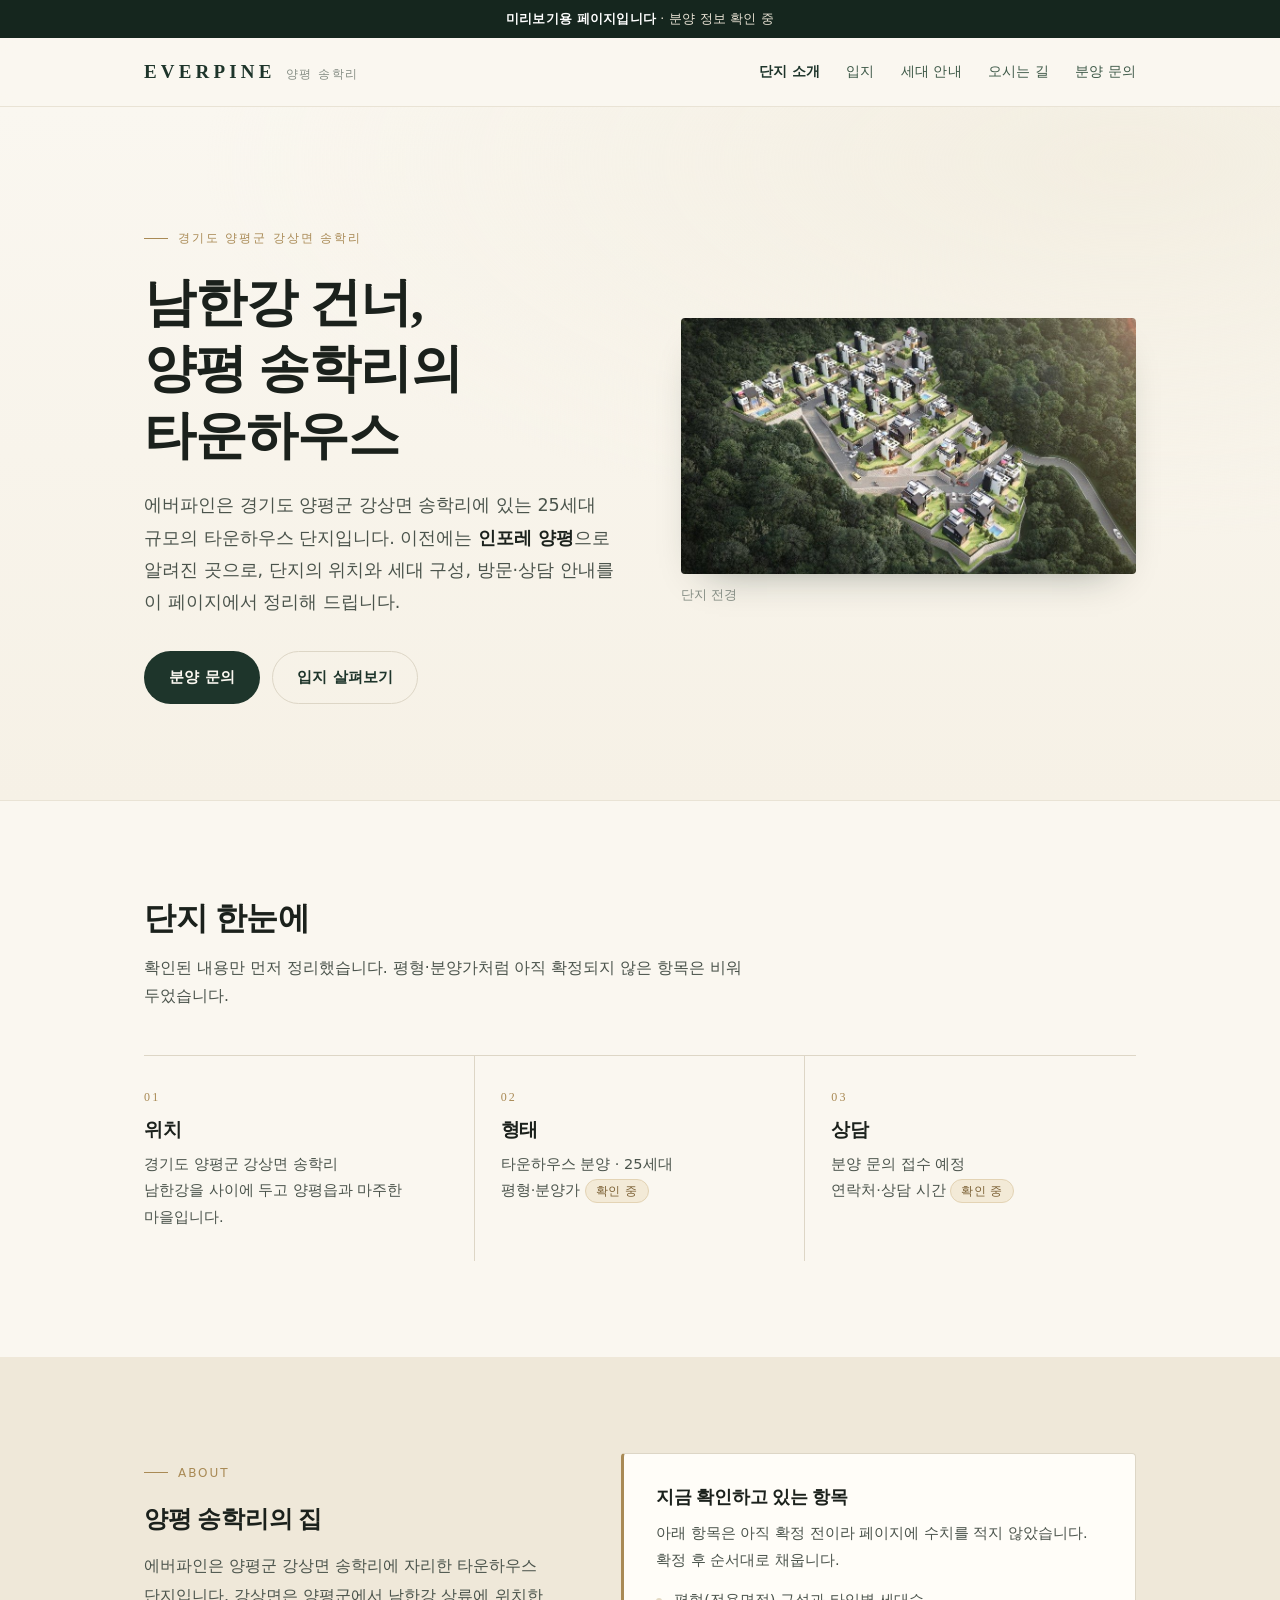
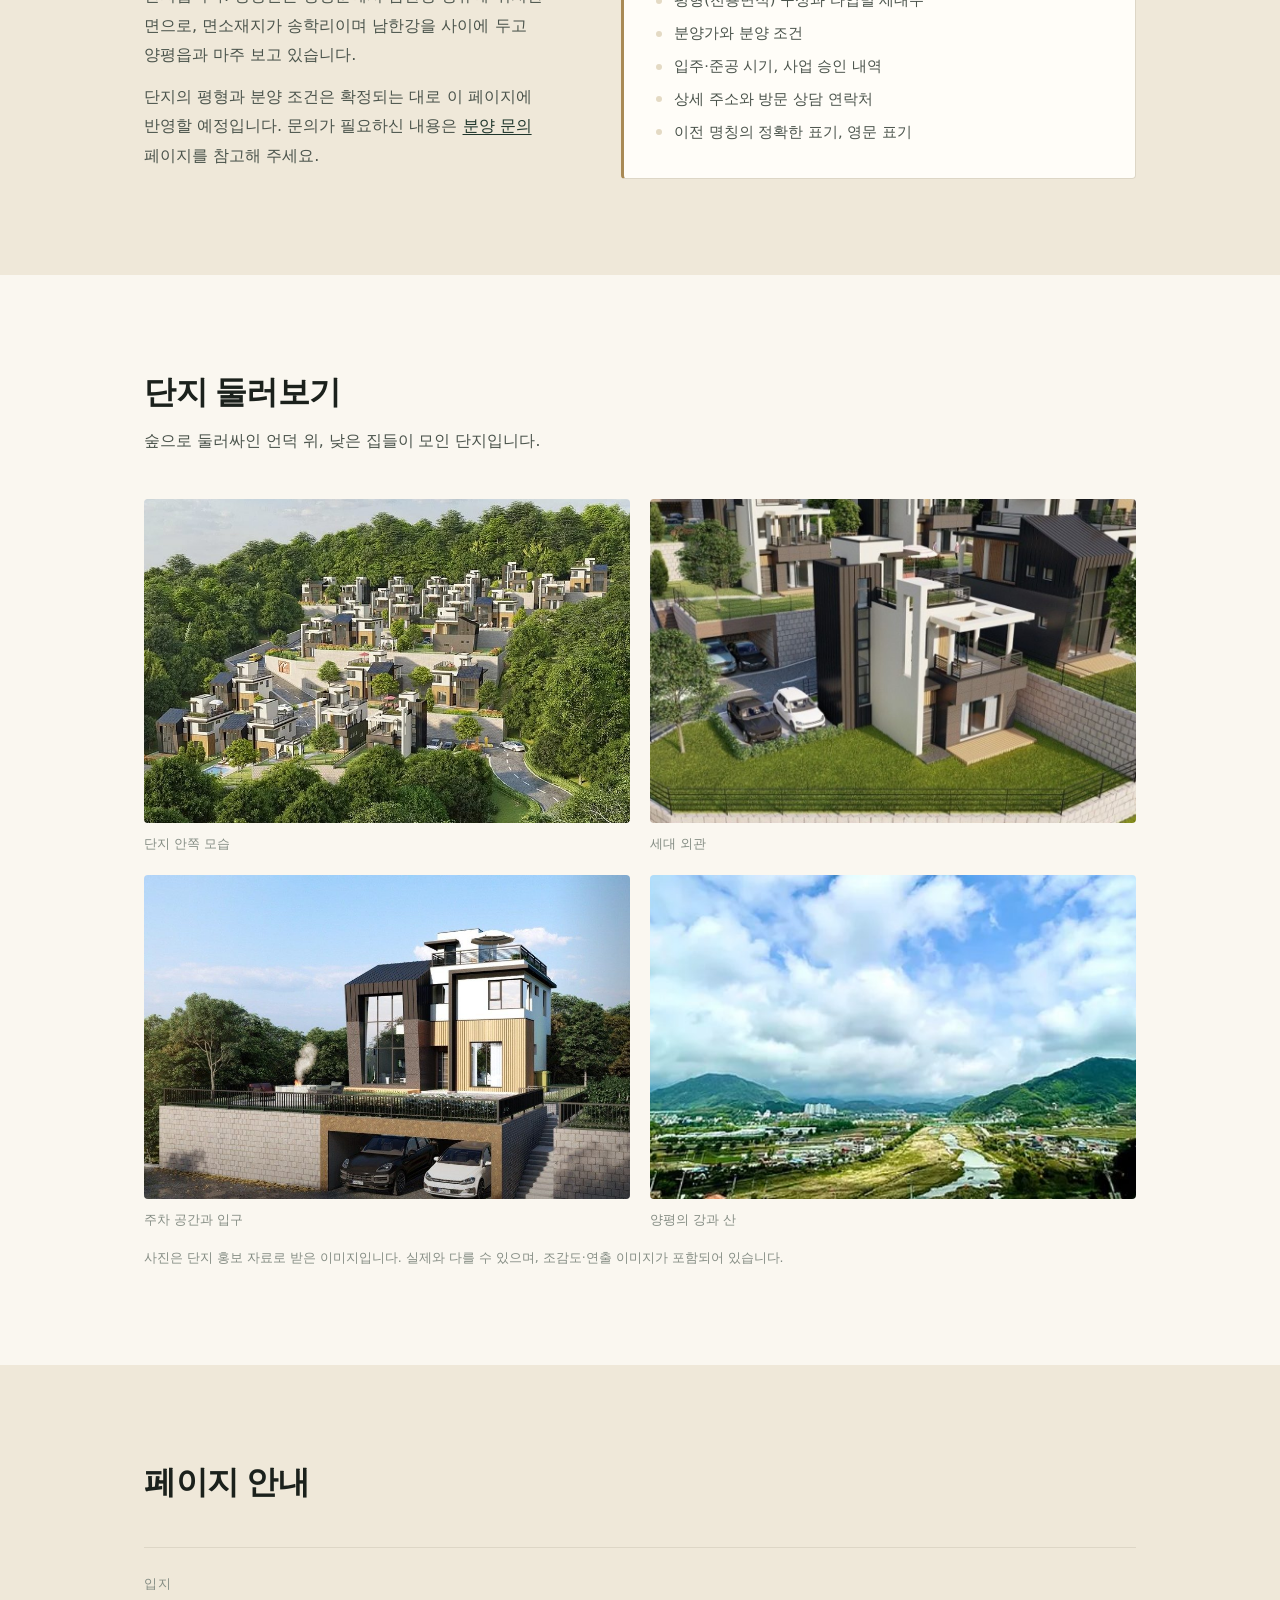
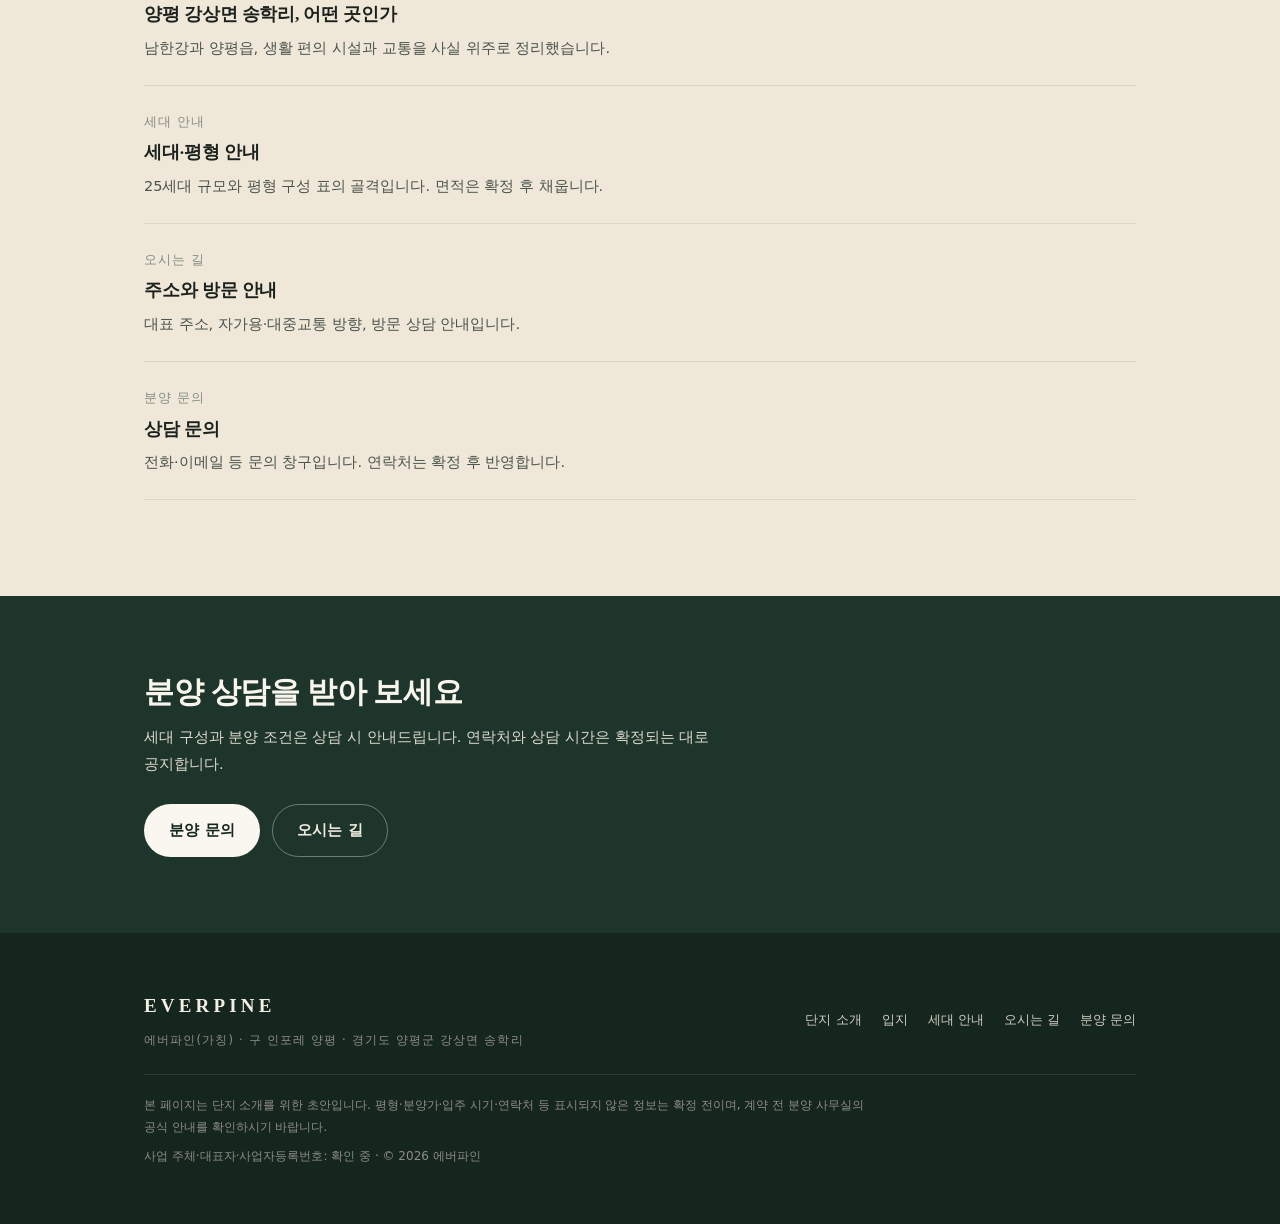
==== everpine/index.html @ b3ce9763 "에버파인 홈페이지 미리보기 추가 (/everpine/)" ====
<!DOCTYPE html>
<html lang="ko">
<head>
<meta charset="utf-8">
<meta name="viewport" content="width=device-width, initial-scale=1">
<title>에버파인 (구 인포레 양평) — 양평 송학리 타운하우스 분양 안내</title>
<meta name="description" content="경기도 양평군 강상면 송학리의 타운하우스 단지, 에버파인(구 인포레 양평) 소개 페이지입니다. 25세대 규모의 타운하우스 분양 안내.">
<meta name="robots" content="noindex, nofollow">
<link rel="stylesheet" href="styles.css">
</head>
<body>
<a class="skip-link" href="#main">본문으로 바로 가기</a>

<!-- ============================================================
     [임시 배너 — 미리보기 배포 중에만 표시. 공개 전 이 주석 블록과 .notice-bar 요소를 함께 삭제]
     ============================================================ -->
<div class="notice-bar" role="note">
  <strong>미리보기용 페이지입니다</strong> · 분양 정보 확인 중
</div>
<!-- [임시 배너 끝] ============================================= -->

<header class="site-header">
  <div class="wrap header-inner">
    <a class="brand" href="index.html" aria-label="에버파인 홈">
      <span class="brand-en">EVERPINE</span>
      <span class="brand-kr">양평 송학리</span>
    </a>
    <nav class="site-nav" aria-label="주요 메뉴">
      <a href="index.html" aria-current="page">단지 소개</a>
      <a href="about.html">입지</a>
      <a href="homes.html">세대 안내</a>
      <a href="location.html">오시는 길</a>
      <a href="contact.html">분양 문의</a>
    </nav>
  </div>
</header>

<main id="main">

  <!-- 히어로 -->
  <section class="hero">
    <div class="wrap hero-inner hero-split">
      <div>
        <span class="eyebrow">경기도 양평군 강상면 송학리</span>
        <h1>남한강 건너,<br>양평 송학리의 타운하우스</h1>
        <p class="lede">
          에버파인은 경기도 양평군 강상면 송학리에 있는 25세대 규모의 타운하우스 단지입니다.
          이전에는 <strong>인포레 양평</strong>으로 알려진 곳으로, 단지의 위치와 세대 구성,
          방문·상담 안내를 이 페이지에서 정리해 드립니다.
        </p>
        <div class="hero-actions">
          <a class="btn btn-primary" href="contact.html">분양 문의</a>
          <a class="btn btn-ghost" href="about.html">입지 살펴보기</a>
        </div>
      </div>
      <figure class="media hero-media">
        <img src="assets/estate-aerial.jpg" alt="숲으로 둘러싸인 언덕 위에 들어선 타운하우스 단지 전경" width="966" height="543" loading="eager" decoding="async">
        <figcaption>단지 전경</figcaption>
      </figure>
    </div>
  </section>

  <!-- 핵심 3줄 -->
  <section class="section">
    <div class="wrap">
      <div class="section-head">
        <h2>단지 한눈에</h2>
        <p>확인된 내용만 먼저 정리했습니다. 평형·분양가처럼 아직 확정되지 않은 항목은 비워 두었습니다.</p>
      </div>
      <div class="facts">
        <div class="fact">
          <span class="num">01</span>
          <h3>위치</h3>
          <p>경기도 양평군 강상면 송학리<br>남한강을 사이에 두고 양평읍과 마주한 마을입니다.</p>
        </div>
        <div class="fact">
          <span class="num">02</span>
          <h3>형태</h3>
          <p>타운하우스 분양 · 25세대<br>평형·분양가 <span class="tag">확인 중</span></p>
        </div>
        <div class="fact">
          <span class="num">03</span>
          <h3>상담</h3>
          <p>분양 문의 접수 예정<br>연락처·상담 시간 <span class="tag">확인 중</span></p>
        </div>
      </div>
    </div>
  </section>

  <!-- 단지 소개 요약 -->
  <section class="section section-tint">
    <div class="wrap split split-2">
      <div>
        <span class="eyebrow">About</span>
        <h2>양평 송학리의 집</h2>
        <p style="margin-top:16px">
          에버파인은 양평군 강상면 송학리에 자리한 타운하우스 단지입니다.
          강상면은 양평군에서 남한강 상류에 위치한 면으로, 면소재지가 송학리이며
          남한강을 사이에 두고 양평읍과 마주 보고 있습니다.
        </p>
        <p style="margin-top:12px">
          단지의 평형과 분양 조건은 확정되는 대로 이 페이지에 반영할 예정입니다.
          문의가 필요하신 내용은 <a href="contact.html" style="color:var(--forest);text-decoration:underline;text-underline-offset:3px">분양 문의</a> 페이지를 참고해 주세요.
        </p>
      </div>
      <div class="panel">
        <h3>지금 확인하고 있는 항목</h3>
        <p>아래 항목은 아직 확정 전이라 페이지에 수치를 적지 않았습니다. 확정 후 순서대로 채웁니다.</p>
        <ul class="checklist">
          <li>평형(전용면적) 구성과 타입별 세대수</li>
          <li>분양가와 분양 조건</li>
          <li>입주·준공 시기, 사업 승인 내역</li>
          <li>상세 주소와 방문 상담 연락처</li>
          <li>이전 명칭의 정확한 표기, 영문 표기</li>
        </ul>
      </div>
    </div>
  </section>

  <!-- 사진 -->
  <section class="section">
    <div class="wrap">
      <div class="section-head">
        <h2>단지 둘러보기</h2>
        <p>숲으로 둘러싸인 언덕 위, 낮은 집들이 모인 단지입니다.</p>
      </div>
      <div class="gallery">
        <figure class="media">
          <img src="assets/estate-view.jpg" alt="계단식으로 배치된 타운하우스 동과 단지 안 도로" width="815" height="551" decoding="sync">
          <figcaption>단지 안쪽 모습</figcaption>
        </figure>
        <figure class="media">
          <img src="assets/house-front.jpg" alt="테라스와 루프톱을 둔 저층 주택과 주차 공간" width="1013" height="672" decoding="sync">
          <figcaption>세대 외관</figcaption>
        </figure>
        <figure class="media">
          <img src="assets/house-entry.jpg" alt="차량 출입이 가능한 지하 주차장과 주택 입구" width="966" height="634" decoding="sync">
          <figcaption>주차 공간과 입구</figcaption>
        </figure>
        <figure class="media">
          <img src="assets/scenery.jpg" alt="남한강과 산이 보이는 양평의 풍경" width="861" height="409" decoding="sync">
          <figcaption>양평의 강과 산</figcaption>
        </figure>
      </div>
      <p style="margin-top:16px;font-size:12.5px;color:var(--muted)">
        사진은 단지 홍보 자료로 받은 이미지입니다. 실제와 다를 수 있으며, 조감도·연출 이미지가 포함되어 있습니다.
      </p>
    </div>
  </section>

  <!-- 페이지 안내 -->
  <section class="section section-tint">
    <div class="wrap">
      <div class="section-head">
        <h2>페이지 안내</h2>
      </div>
      <ul class="item-list">
        <li class="item">
          <span class="meta">입지</span>
          <h3><a href="about.html">양평 강상면 송학리, 어떤 곳인가</a></h3>
          <p>남한강과 양평읍, 생활 편의 시설과 교통을 사실 위주로 정리했습니다.</p>
        </li>
        <li class="item">
          <span class="meta">세대 안내</span>
          <h3><a href="homes.html">세대·평형 안내</a></h3>
          <p>25세대 규모와 평형 구성 표의 골격입니다. 면적은 확정 후 채웁니다.</p>
        </li>
        <li class="item">
          <span class="meta">오시는 길</span>
          <h3><a href="location.html">주소와 방문 안내</a></h3>
          <p>대표 주소, 자가용·대중교통 방향, 방문 상담 안내입니다.</p>
        </li>
        <li class="item">
          <span class="meta">분양 문의</span>
          <h3><a href="contact.html">상담 문의</a></h3>
          <p>전화·이메일 등 문의 창구입니다. 연락처는 확정 후 반영합니다.</p>
        </li>
      </ul>
    </div>
  </section>

  <!-- CTA -->
  <section class="cta-band">
    <div class="wrap">
      <h2>분양 상담을 받아 보세요</h2>
      <p>세대 구성과 분양 조건은 상담 시 안내드립니다. 연락처와 상담 시간은 확정되는 대로 공지합니다.</p>
      <div class="cta-actions">
        <a class="btn btn-primary" href="contact.html">분양 문의</a>
        <a class="btn btn-ghost" href="location.html">오시는 길</a>
      </div>
    </div>
  </section>

</main>

<footer class="site-footer">
  <div class="wrap">
    <div class="footer-top">
      <div class="footer-brand">
        <span class="brand-en">EVERPINE</span>
        <span class="brand-kr">에버파인(가칭) · 구 인포레 양평 · 경기도 양평군 강상면 송학리</span>
      </div>
      <nav class="footer-nav" aria-label="바닥글 메뉴">
        <a href="index.html">단지 소개</a>
        <a href="about.html">입지</a>
        <a href="homes.html">세대 안내</a>
        <a href="location.html">오시는 길</a>
        <a href="contact.html">분양 문의</a>
      </nav>
    </div>
    <div class="footer-note">
      <p>본 페이지는 단지 소개를 위한 초안입니다. 평형·분양가·입주 시기·연락처 등 표시되지 않은 정보는 확정 전이며, 계약 전 분양 사무실의 공식 안내를 확인하시기 바랍니다.</p>
      <p>사업 주체·대표자·사업자등록번호: 확인 중 · © 2026 에버파인</p>
    </div>
  </div>
</footer>

</body>
</html>
---- everpine/styles.css ----
/* ============================================================
   에버파인(EVERPINE) — 양평 송학리 타운하우스 소개 페이지
   공통 스타일 (5페이지 공용)
   ------------------------------------------------------------
   · 외부 CDN·웹폰트·이미지 파일 없이 자체 완결 (인터넷 없이 열려도 그대로 보임)
   · 색을 바꾸려면 아래 :root 값만 수정
   · 모바일 우선(mobile first) — 기본이 폰 화면, 넓은 화면에서 확장
   ============================================================ */

:root {
  /* 색 — 짙은 그린 + 베이지 */
  --forest: #1e352b;
  --forest-deep: #15261e;
  --moss: #3f5a49;
  --sage: #7d907f;
  --brass: #a98a55;

  --ink: #1b211c;
  --body: #4b544c;
  --muted: #858d84;

  --cream: #faf7f0;
  --sand: #efe8d9;
  --sand-2: #e4dac4;
  --line: #ddd6c6;
  --line-soft: #e9e3d5;

  /* 글꼴 — 제목은 명조 계열, 본문은 고딕 계열 (설치된 시스템 글꼴 사용) */
  --serif: "Nanum Myeongjo", "Noto Serif KR", "Noto Serif CJK KR", "Apple SD Gothic Neo",
           "Batang", Georgia, "Times New Roman", serif;
  --sans: system-ui, -apple-system, BlinkMacSystemFont, "Apple SD Gothic Neo",
          "Malgun Gothic", "Noto Sans KR", "Segoe UI", Roboto, "Helvetica Neue", Arial, sans-serif;

  --wrap: 1080px;
  --radius: 4px;
}

/* ---------- 기본 ---------- */
*, *::before, *::after { box-sizing: border-box; }

html {
  -webkit-text-size-adjust: 100%;
  scroll-behavior: smooth;
}

body {
  margin: 0;
  background: var(--cream);
  color: var(--body);
  font-family: var(--sans);
  font-size: 16px;
  line-height: 1.85;
  -webkit-font-smoothing: antialiased;
  word-break: keep-all;
  overflow-wrap: break-word;
}

h1, h2, h3, h4 {
  margin: 0;
  font-family: var(--serif);
  color: var(--ink);
  font-weight: 600;
  line-height: 1.32;
  letter-spacing: -0.01em;
}

p { margin: 0; }

ul, ol { margin: 0; padding: 0; list-style: none; }

img, svg { display: block; max-width: 100%; }

a { color: inherit; text-decoration: none; }

strong { font-weight: 700; color: var(--ink); }

::selection { background: var(--forest); color: var(--cream); }

:focus-visible {
  outline: 2px solid var(--brass);
  outline-offset: 3px;
  border-radius: 2px;
}

.skip-link {
  position: absolute;
  left: -9999px;
  top: 0;
  background: var(--forest);
  color: var(--cream);
  padding: 10px 16px;
  z-index: 100;
}
.skip-link:focus { left: 12px; top: 12px; }

.wrap {
  width: 100%;
  max-width: var(--wrap);
  margin-inline: auto;
  padding-inline: clamp(20px, 5vw, 44px);
}

/* ---------- 상단 임시 안내 배너 (명칭 확정 후 제거) ---------- */
.notice-bar {
  background: var(--forest-deep);
  color: #e8e2d4;
  font-size: 12.5px;
  line-height: 1.6;
  letter-spacing: 0.02em;
  text-align: center;
  padding: 9px 18px;
}
.notice-bar strong { color: #fff; font-weight: 600; }

/* ---------- 헤더 ---------- */
.site-header {
  position: sticky;
  top: 0;
  z-index: 30;
  background: rgba(250, 247, 240, 0.94);
  backdrop-filter: blur(8px);
  border-bottom: 1px solid var(--line-soft);
}

.header-inner {
  display: flex;
  flex-wrap: wrap;
  align-items: center;
  justify-content: space-between;
  gap: 2px 16px;
  padding-block: 12px 8px;
}

.brand { white-space: nowrap; }

.brand { display: inline-flex; align-items: baseline; gap: 10px; }

.brand-en {
  font-family: var(--serif);
  font-size: 19px;
  letter-spacing: 0.22em;
  color: var(--forest);
  font-weight: 600;
}

.brand-kr {
  font-size: 11.5px;
  letter-spacing: 0.14em;
  color: var(--muted);
  white-space: nowrap;
}

/* 내비게이션 — 폰에서는 한 줄 가로 스크롤 */
.site-nav {
  display: flex;
  align-items: center;
  gap: 18px;
  order: 3;
  width: 100%;
  padding-block: 2px 4px;
  overflow-x: auto;
  scrollbar-width: none;
  -webkit-overflow-scrolling: touch;
  font-size: 14px;
  white-space: nowrap;
}
.site-nav::-webkit-scrollbar { display: none; }

.site-nav a {
  position: relative;
  color: var(--moss);
  padding: 4px 0;
  letter-spacing: 0.01em;
}
.site-nav a:hover { color: var(--forest); }
.site-nav a[aria-current="page"] {
  color: var(--forest);
  font-weight: 600;
}
.site-nav a[aria-current="page"]::after {
  content: "";
  position: absolute;
  left: 0; right: 0; bottom: -2px;
  height: 1px;
  background: var(--brass);
}

/* ---------- 히어로 ---------- */
.hero {
  position: relative;
  overflow: hidden;
  background:
    radial-gradient(120% 90% at 88% 8%, #f3eee1 0%, rgba(243, 238, 225, 0) 60%),
    linear-gradient(180deg, #faf7f0 0%, #f6f1e6 100%);
  border-bottom: 1px solid var(--line-soft);
}

.hero-inner {
  position: relative;
  z-index: 1;
  padding-block: clamp(56px, 12vw, 112px) clamp(48px, 9vw, 96px);
}

.eyebrow {
  display: inline-flex;
  align-items: center;
  gap: 10px;
  font-size: 12px;
  letter-spacing: 0.16em;
  color: var(--brass);
  text-transform: uppercase;
  margin-bottom: 20px;
}
.eyebrow::before {
  content: "";
  width: 24px;
  height: 1px;
  background: var(--brass);
}

.hero h1 {
  font-size: clamp(30px, 7.4vw, 52px);
  letter-spacing: -0.02em;
  line-height: 1.28;
  margin-bottom: 20px;
  max-width: 20em;
}

.hero .lede {
  font-size: clamp(15px, 3.8vw, 17.5px);
  color: var(--body);
  max-width: 34em;
}

.hero-actions {
  display: flex;
  flex-wrap: wrap;
  gap: 12px;
  margin-top: 32px;
}

/* 히어로 장식 — 얇은 선 산/물결 모티프 */
.hero-art {
  position: absolute;
  right: -6%;
  bottom: -8%;
  width: min(620px, 78%);
  opacity: 0.5;
  pointer-events: none;
}
.hero-art path,
.hero-art circle {
  fill: none;
  stroke: var(--sage);
  stroke-width: 1;
  opacity: 0.55;
}
.hero-art circle { stroke: var(--brass); opacity: 0.45; }

/* ---------- 버튼 ---------- */
.btn {
  display: inline-flex;
  align-items: center;
  justify-content: center;
  gap: 8px;
  min-height: 48px;
  padding: 12px 24px;
  border-radius: 999px;
  font-size: 15px;
  font-weight: 600;
  letter-spacing: 0.01em;
  border: 1px solid transparent;
  transition: background-color .18s ease, color .18s ease, border-color .18s ease;
}

.btn-primary { background: var(--forest); color: var(--cream); }
.btn-primary:hover { background: var(--forest-deep); }

.btn-ghost {
  border-color: var(--line);
  color: var(--forest);
  background: transparent;
}
.btn-ghost:hover { border-color: var(--forest); }

/* ---------- 섹션 공통 ---------- */
.section { padding-block: clamp(52px, 9vw, 96px); }
.section-tint { background: var(--sand); }
.section-deep { background: var(--forest); color: #d9d6c9; }
.section-deep h2, .section-deep h3 { color: #f7f4ec; }
.section-deep .eyebrow { color: #c3b18a; }
.section-deep .eyebrow::before { background: #c3b18a; }

.section-head { margin-bottom: clamp(28px, 5vw, 44px); }

.section-head h2 {
  font-size: clamp(23px, 5vw, 32px);
  letter-spacing: -0.015em;
}

.section-head p {
  margin-top: 14px;
  max-width: 42em;
  font-size: 15.5px;
}

.hairline {
  border: 0;
  border-top: 1px solid var(--line);
  margin: 0;
}

/* ---------- 핵심 3줄 ---------- */
.facts {
  display: grid;
  gap: 0;
  border-top: 1px solid var(--line);
}

.fact {
  padding: 26px 0;
  border-bottom: 1px solid var(--line);
}

.fact .num {
  display: block;
  font-family: var(--serif);
  font-size: 12px;
  letter-spacing: 0.18em;
  color: var(--brass);
  margin-bottom: 10px;
}

.fact h3 {
  font-size: 18.5px;
  margin-bottom: 8px;
}

.fact p {
  font-size: 14.5px;
  color: var(--body);
}

/* ---------- 확인 중 표시 ---------- */
.tag {
  display: inline-block;
  font-size: 12px;
  line-height: 1.5;
  letter-spacing: 0.04em;
  color: #7a5f33;
  background: #f3ead7;
  border: 1px solid #e3d3b4;
  border-radius: 999px;
  padding: 2px 10px;
  vertical-align: middle;
  white-space: nowrap;
}
.section-deep .tag {
  color: #e9dfc8;
  background: rgba(255, 255, 255, 0.06);
  border-color: rgba(255, 255, 255, 0.22);
}

/* ---------- 준비 중 안내 패널 ---------- */
.panel {
  background: #fffdf8;
  border: 1px solid var(--line);
  border-left: 3px solid var(--brass);
  padding: clamp(22px, 4vw, 32px);
  border-radius: var(--radius);
}

.panel h3 {
  font-size: 18px;
  margin-bottom: 10px;
}

.panel p { font-size: 14.5px; }

.checklist { margin-top: 14px; }

.checklist li {
  position: relative;
  padding-left: 18px;
  font-size: 14.5px;
  color: var(--body);
  margin-top: 6px;
}
.checklist li::before {
  content: "";
  position: absolute;
  left: 0;
  top: 0.72em;
  width: 6px;
  height: 6px;
  border-radius: 50%;
  background: var(--sand-2);
}

/* 어두운 배경 섹션 안의 목록·고지 글자색 (대비 확보) */
.section-deep .checklist li { color: #d5d1c4; }
.section-deep .checklist li::before { background: rgba(255, 255, 255, 0.38); }
.section-deep .panel p { color: #cbc7ba; }
.section-deep a { color: #f0ece1; }

/* ---------- 표 ---------- */
.table-wrap {
  width: 100%;
  overflow-x: auto;
  -webkit-overflow-scrolling: touch;
}

table {
  width: 100%;
  border-collapse: collapse;
  font-size: 14.5px;
}

/* 항목이 많은 표만 가로 스크롤 (좁은 화면) */
table.wide { min-width: 620px; }

.scroll-hint {
  display: block;
  font-size: 12.5px;
  color: var(--muted);
  margin-bottom: 8px;
}

caption {
  caption-side: top;
  text-align: left;
  font-size: 13px;
  color: var(--muted);
  padding-bottom: 10px;
}

th, td {
  text-align: left;
  padding: 14px 14px 14px 0;
  border-bottom: 1px solid var(--line-soft);
  vertical-align: top;
}

thead th {
  font-weight: 600;
  color: var(--forest);
  font-size: 13px;
  letter-spacing: 0.04em;
  border-bottom: 1px solid var(--line);
  white-space: nowrap;
}

td:first-child, th:first-child { padding-left: 2px; }

tbody th {
  font-weight: 500;
  color: var(--ink);
  white-space: nowrap;
}

.spec-table td, .spec-table th { font-size: 14.5px; }
.spec-table td:last-child, .spec-table th:last-child { padding-right: 0; }

/* ---------- 2단 레이아웃 ---------- */
.split {
  display: grid;
  gap: clamp(28px, 5vw, 56px);
}

/* ---------- 목록 아이템 ---------- */
.item-list { border-top: 1px solid var(--line); }

.item {
  padding: 24px 0;
  border-bottom: 1px solid var(--line);
}

.item h3 {
  font-size: 17.5px;
  margin-bottom: 8px;
}

.item p { font-size: 14.5px; }

.item .meta {
  display: block;
  font-size: 12.5px;
  letter-spacing: 0.08em;
  color: var(--muted);
  margin-bottom: 8px;
}

/* ---------- 지도 자리 ---------- */
.map-slot {
  display: grid;
  place-items: center;
  min-height: 240px;
  padding: 28px;
  text-align: center;
  background:
    repeating-linear-gradient(45deg, #f6f1e6 0 10px, #f2ecdf 10px 20px);
  border: 1px dashed var(--sand-2);
  border-radius: var(--radius);
  color: var(--muted);
  font-size: 14px;
}
.map-slot strong {
  display: block;
  font-family: var(--serif);
  color: var(--moss);
  font-size: 16px;
  margin-bottom: 6px;
}

/* ---------- 연락처 카드 ---------- */
.contact-grid {
  display: grid;
  gap: 14px;
}

.contact-card {
  border: 1px solid var(--line);
  background: #fffdf8;
  border-radius: var(--radius);
  padding: 22px 22px 20px;
}

.contact-card .label {
  display: block;
  font-size: 12px;
  letter-spacing: 0.1em;
  color: var(--brass);
  margin-bottom: 8px;
}

.contact-card .value {
  font-family: var(--serif);
  font-size: 18px;
  color: var(--ink);
}

.contact-card .hint {
  font-size: 13px;
  color: var(--muted);
  margin-top: 6px;
}

/* ---------- 페이지 상단 타이틀 ---------- */
.page-head {
  background: linear-gradient(180deg, #f7f2e7 0%, #faf7f0 100%);
  border-bottom: 1px solid var(--line-soft);
  padding-block: clamp(44px, 9vw, 80px) clamp(34px, 6vw, 60px);
}

.page-head h1 {
  font-size: clamp(27px, 6.4vw, 42px);
  letter-spacing: -0.02em;
}

.page-head p {
  margin-top: 14px;
  max-width: 40em;
  font-size: 15.5px;
}

.breadcrumb {
  font-size: 12.5px;
  letter-spacing: 0.08em;
  color: var(--muted);
  margin-bottom: 18px;
}
.breadcrumb span { color: var(--sand-2); margin-inline: 6px; }

/* ---------- CTA 밴드 ---------- */
.cta-band {
  background: var(--forest);
  color: #ddd9cc;
  padding-block: clamp(44px, 8vw, 76px);
}

.cta-band h2 {
  color: #f8f5ed;
  font-size: clamp(22px, 4.6vw, 30px);
}

.cta-band p {
  margin-top: 12px;
  font-size: 14.5px;
  max-width: 40em;
}

.cta-band .btn-primary {
  background: var(--cream);
  color: var(--forest-deep);
}
.cta-band .btn-primary:hover { background: #fff; }

.cta-band .btn-ghost {
  border-color: rgba(255, 255, 255, 0.35);
  color: #f0ece1;
}
.cta-band .btn-ghost:hover { border-color: #f0ece1; }

.cta-actions {
  display: flex;
  flex-wrap: wrap;
  gap: 12px;
  margin-top: 26px;
}

/* ---------- 푸터 ---------- */
.site-footer {
  background: var(--forest-deep);
  color: #b9b7ac;
  padding-block: clamp(36px, 6vw, 56px);
  font-size: 13px;
  line-height: 1.8;
}

.footer-top {
  display: grid;
  gap: 22px;
  padding-bottom: 24px;
  border-bottom: 1px solid rgba(255, 255, 255, 0.1);
}

.footer-brand .brand-en { color: #f3efe4; }
.footer-brand .brand-kr { color: #8e8d84; display: block; margin-top: 6px; letter-spacing: 0.1em; }

.footer-nav {
  display: flex;
  flex-wrap: wrap;
  gap: 8px 20px;
}
.footer-nav a { color: #cfcbc0; }
.footer-nav a:hover { color: #fff; }

.footer-note {
  padding-top: 20px;
  font-size: 12px;
  color: #8e8d84;
  max-width: 62em;
}
.footer-note p + p { margin-top: 8px; }

/* ---------- 넓은 화면 ---------- */
@media (min-width: 720px) {
  .scroll-hint { display: none; }

  .header-inner { flex-wrap: nowrap; padding-block: 0; min-height: 68px; }
  .site-nav { order: 0; width: auto; padding-block: 0; }
  .hero-art { right: -2%; bottom: -12%; }

  .facts { grid-template-columns: repeat(3, 1fr); }
  .fact {
    padding: 30px 26px 30px 0;
    border-bottom: 0;
    border-right: 1px solid var(--line);
  }
  .fact:last-child { border-right: 0; padding-right: 0; }
  .fact + .fact { padding-left: 26px; }

  .contact-grid { grid-template-columns: repeat(2, 1fr); }

  .split-2 { grid-template-columns: 0.9fr 1.1fr; }
  .split-3 { grid-template-columns: repeat(3, 1fr); }

  .footer-top {
    grid-template-columns: 1fr auto;
    align-items: center;
  }
}

@media (min-width: 980px) {
  .site-nav { gap: 26px; }
  .contact-grid { grid-template-columns: repeat(2, 1fr); }
}

/* ---------- 접근성: 애니메이션 최소화 설정 존중 ---------- */
@media (prefers-reduced-motion: reduce) {
  html { scroll-behavior: auto; }
  * { transition: none !important; }
}

/* ---------- 인쇄 ---------- */
@media print {
  .notice-bar, .site-nav, .cta-band, .hero-art { display: none; }
  body { background: #fff; color: #000; }
  .section { padding-block: 16px; }
}

/* ============================================================
   사진 (assets/ 의 jpg)
   ============================================================ */
.media { margin: 0; }
.media img {
  width: 100%;
  height: auto;
  display: block;
  border-radius: var(--radius);
  background: var(--sand-2);
}
.media figcaption {
  margin-top: 10px;
  font-size: 12.5px;
  color: var(--muted);
  line-height: 1.7;
}
.media-wide { grid-column: 1 / -1; }

/* 히어로 사진 */
.hero-media { margin-top: 36px; }
.hero-media img {
  border-radius: var(--radius);
  box-shadow: 0 18px 40px -24px rgba(21, 38, 30, .45);
}

/* 사진 묶음 */
.gallery {
  display: grid;
  gap: 16px;
}
.gallery .media img { aspect-ratio: 3 / 2; object-fit: cover; }
.gallery .media.tall img { aspect-ratio: 4 / 5; }

/* 페이지 상단 사진 */
.page-media { margin-top: 28px; }

@media (min-width: 720px) {
  .gallery { grid-template-columns: repeat(2, minmax(0, 1fr)); gap: 20px; }
  .hero-media { margin-top: 0; }
}

@media (min-width: 940px) {
  .hero-inner.hero-split {
    display: grid;
    grid-template-columns: 1.02fr 0.98fr;
    gap: clamp(32px, 5vw, 64px);
    align-items: center;
  }
  .gallery { grid-template-columns: repeat(2, minmax(0, 1fr)); }
  .gallery .media.tall img { aspect-ratio: 3 / 2; }
}

/* 푸터의 긴 주소 줄은 줄바꿈 허용 */
.footer-brand .brand-kr { white-space: normal; }
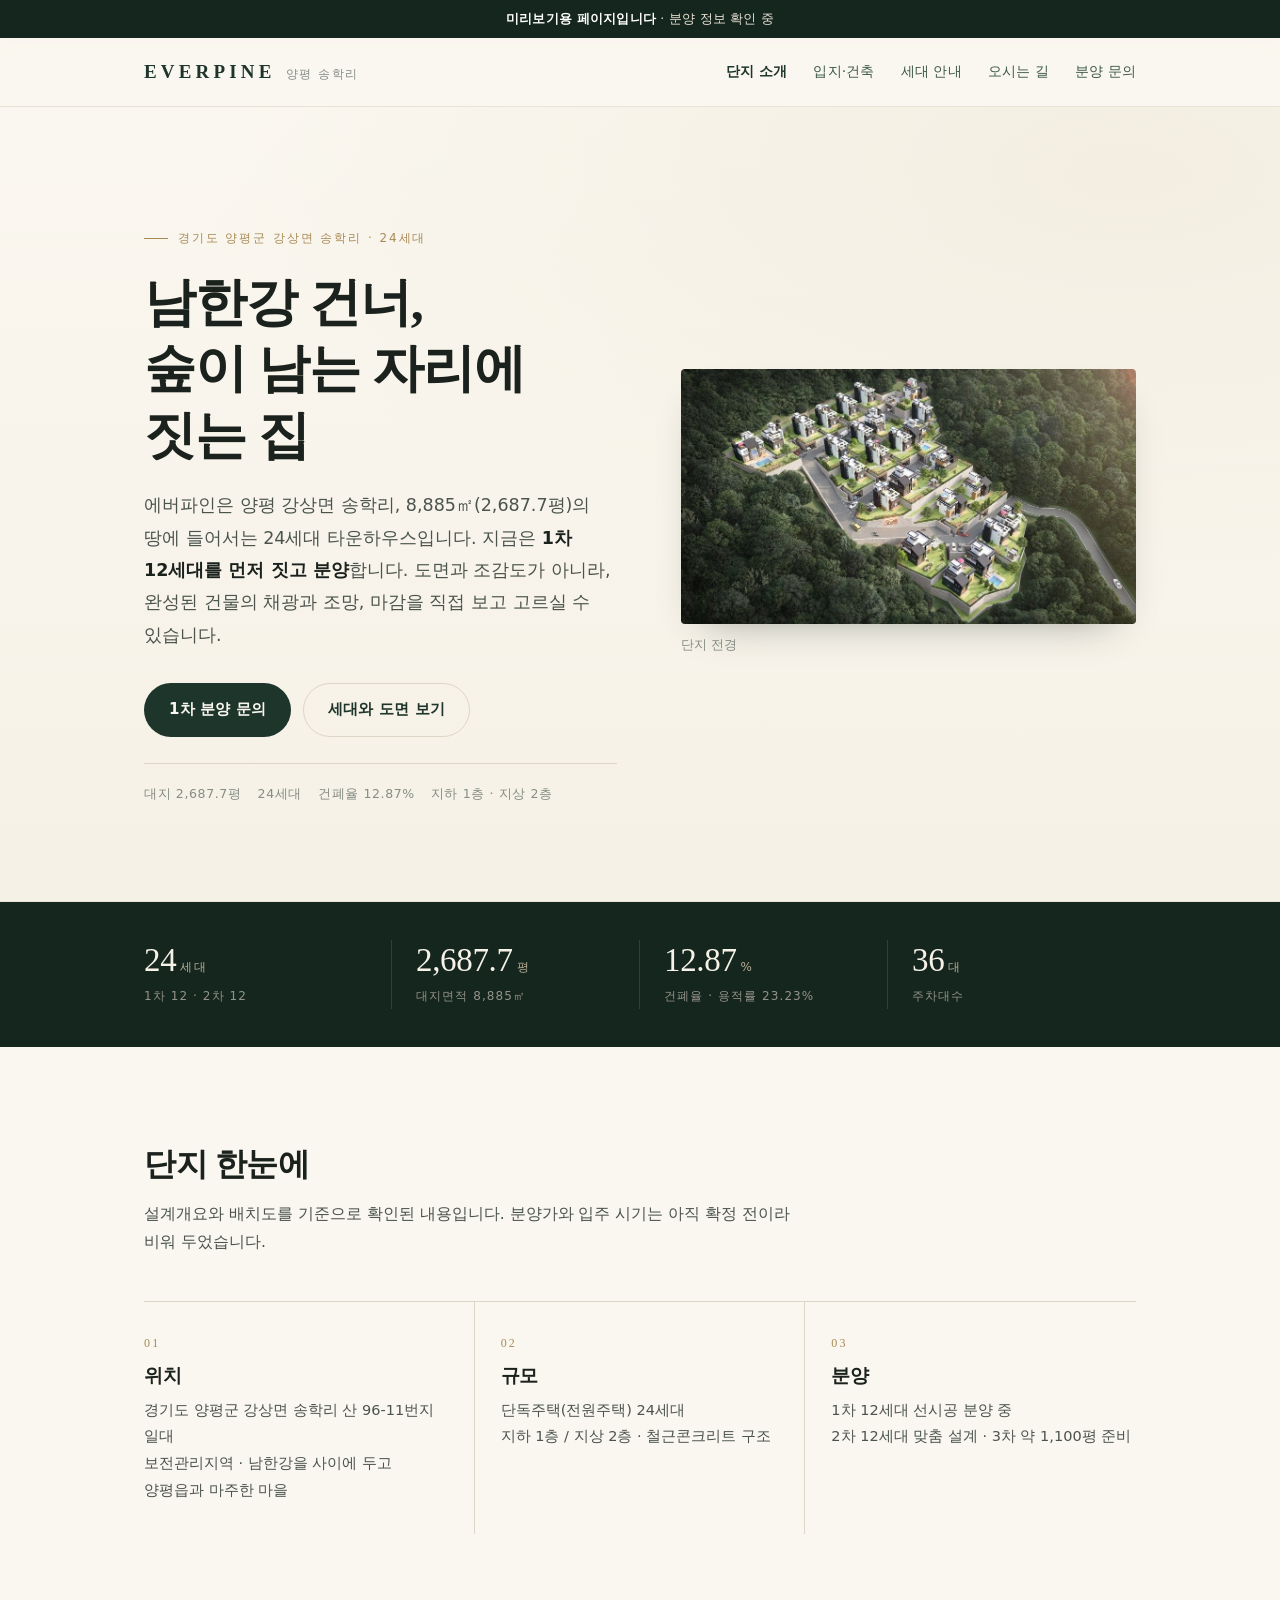
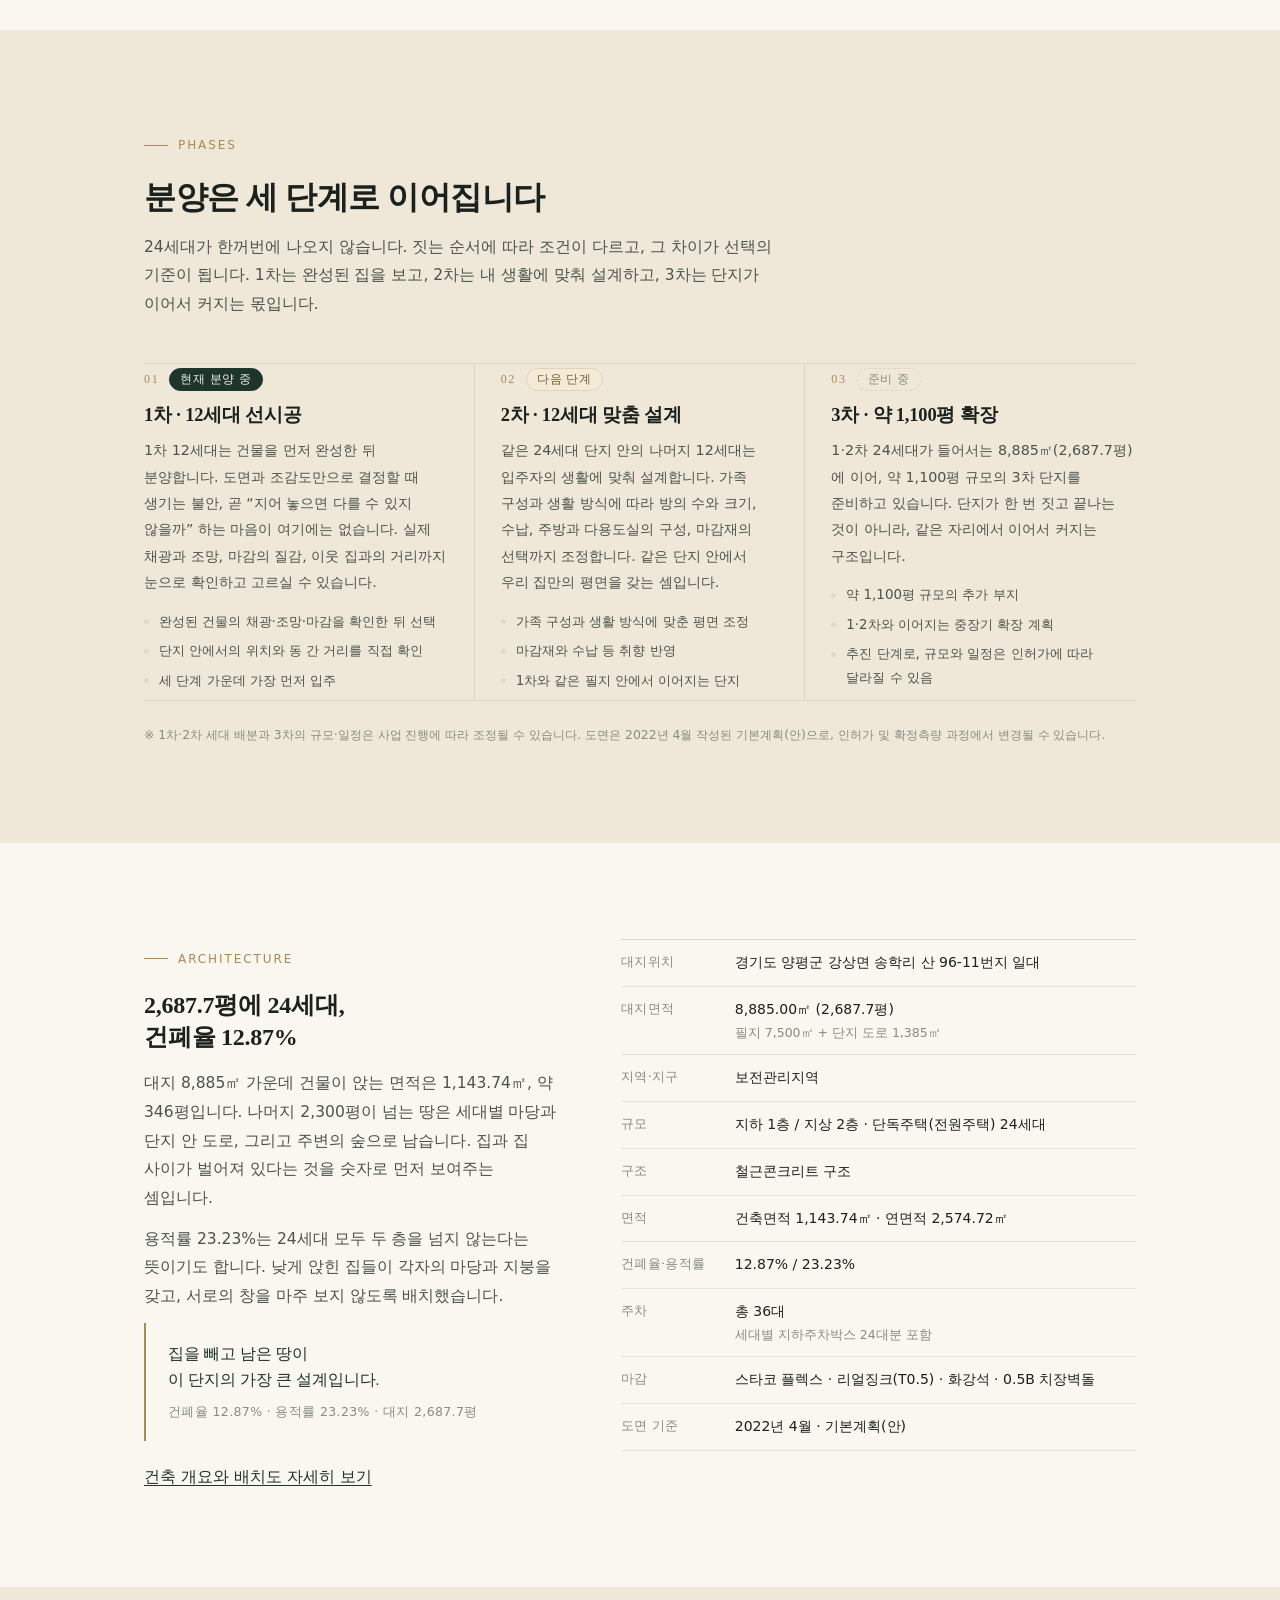
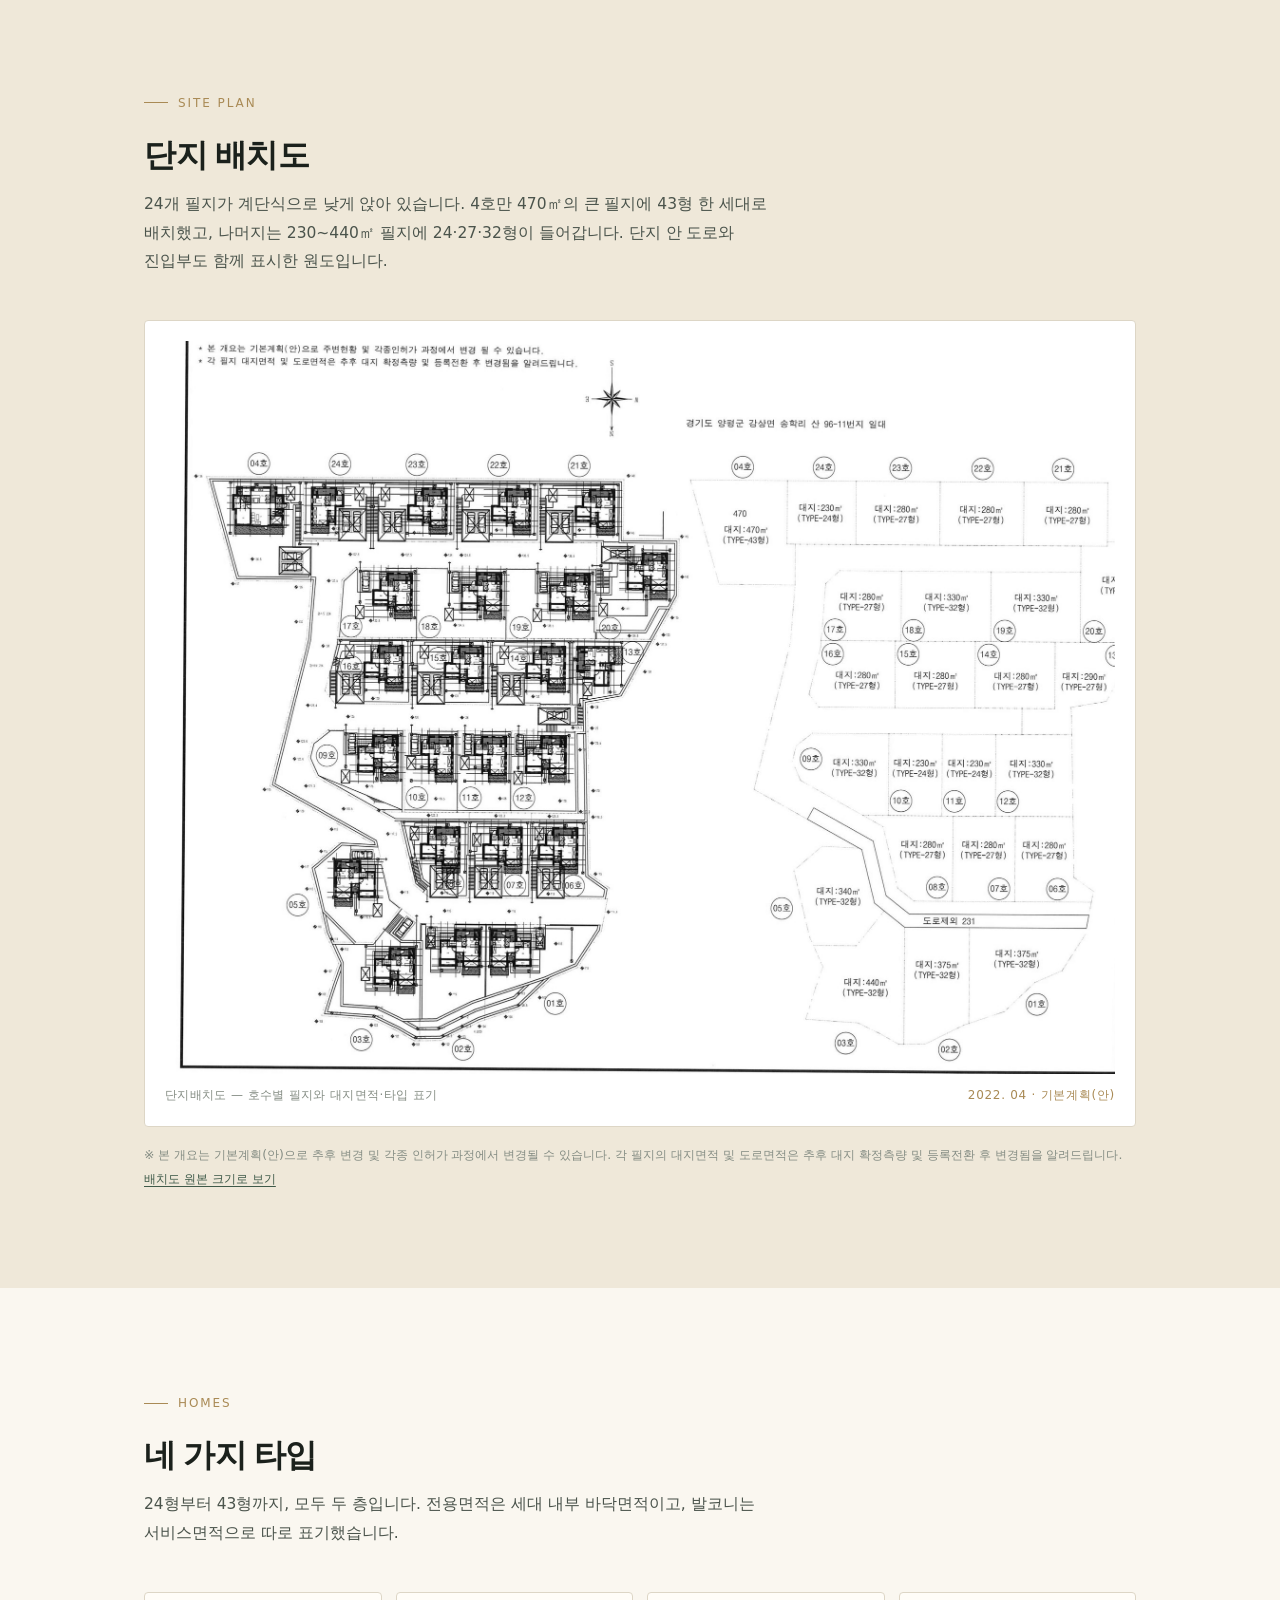
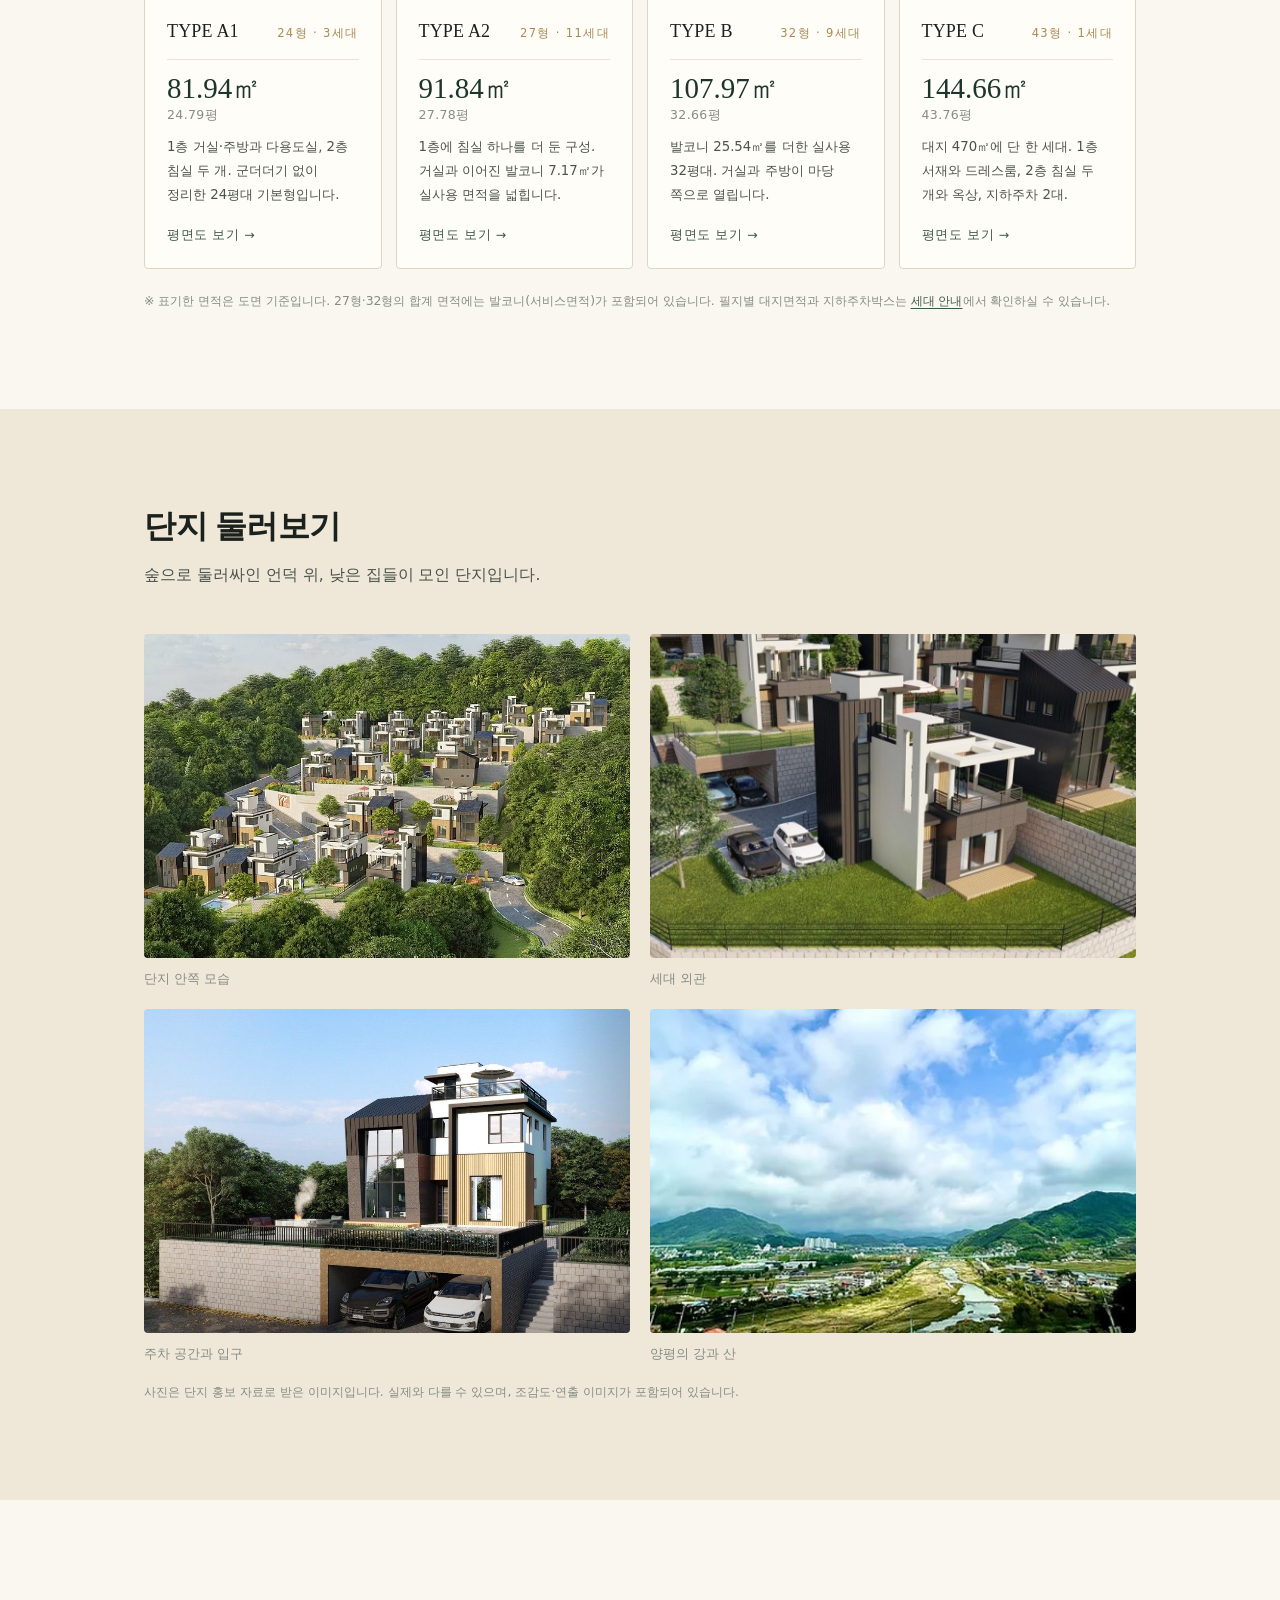
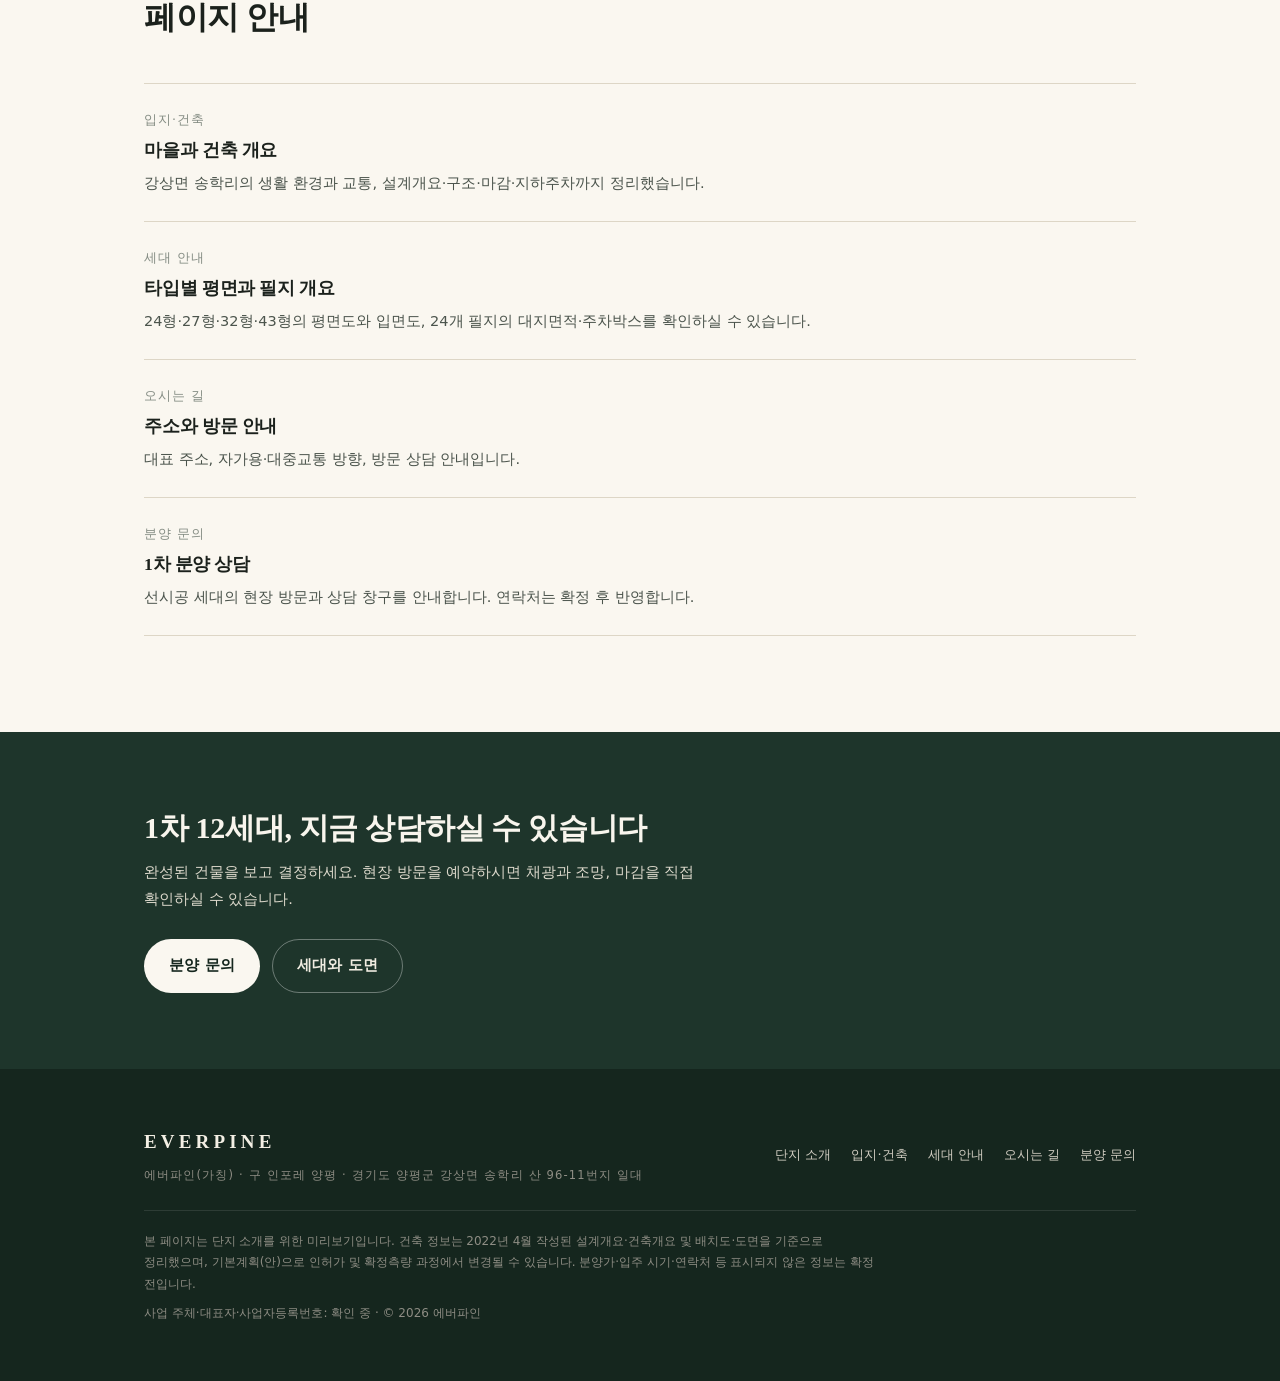
==== commit 3ad8f8ed: "everpine: 건축개요·배치도·도면과 1·2·3차 분양 반영 (24세대)" ====
--- a/everpine/index.html
+++ b/everpine/index.html
@@ -3,8 +3,8 @@
 <head>
 <meta charset="utf-8">
 <meta name="viewport" content="width=device-width, initial-scale=1">
-<title>에버파인 (구 인포레 양평) — 양평 송학리 타운하우스 분양 안내</title>
-<meta name="description" content="경기도 양평군 강상면 송학리의 타운하우스 단지, 에버파인(구 인포레 양평) 소개 페이지입니다. 25세대 규모의 타운하우스 분양 안내.">
+<title>에버파인 — 양평 송학리 24세대 타운하우스 · 1차 12세대 선시공 분양</title>
+<meta name="description" content="경기도 양평군 강상면 송학리 8,885㎡(2,687.7평)에 들어서는 24세대 타운하우스 에버파인. 1차 12세대는 선시공 분양, 2차 12세대는 맞춤 설계, 3차 약 1,100평 확장을 준비합니다.">
 <meta name="robots" content="noindex, nofollow">
 <link rel="stylesheet" href="styles.css">
 </head>
@@ -27,7 +27,7 @@
     </a>
     <nav class="site-nav" aria-label="주요 메뉴">
       <a href="index.html" aria-current="page">단지 소개</a>
-      <a href="about.html">입지</a>
+      <a href="about.html">입지·건축</a>
       <a href="homes.html">세대 안내</a>
       <a href="location.html">오시는 길</a>
       <a href="contact.html">분양 문의</a>
@@ -41,16 +41,22 @@
   <section class="hero">
     <div class="wrap hero-inner hero-split">
       <div>
-        <span class="eyebrow">경기도 양평군 강상면 송학리</span>
-        <h1>남한강 건너,<br>양평 송학리의 타운하우스</h1>
+        <span class="eyebrow">경기도 양평군 강상면 송학리 · 24세대</span>
+        <h1>남한강 건너,<br>숲이 남는 자리에 짓는 집</h1>
         <p class="lede">
-          에버파인은 경기도 양평군 강상면 송학리에 있는 25세대 규모의 타운하우스 단지입니다.
-          이전에는 <strong>인포레 양평</strong>으로 알려진 곳으로, 단지의 위치와 세대 구성,
-          방문·상담 안내를 이 페이지에서 정리해 드립니다.
+          에버파인은 양평 강상면 송학리, 8,885㎡(2,687.7평)의 땅에 들어서는 24세대 타운하우스입니다.
+          지금은 <strong>1차 12세대를 먼저 짓고 분양</strong>합니다.
+          도면과 조감도가 아니라, 완성된 건물의 채광과 조망, 마감을 직접 보고 고르실 수 있습니다.
         </p>
         <div class="hero-actions">
-          <a class="btn btn-primary" href="contact.html">분양 문의</a>
-          <a class="btn btn-ghost" href="about.html">입지 살펴보기</a>
+          <a class="btn btn-primary" href="contact.html">1차 분양 문의</a>
+          <a class="btn btn-ghost" href="homes.html">세대와 도면 보기</a>
+        </div>
+        <div class="hero-meta">
+          <span>대지 2,687.7평</span>
+          <span>24세대</span>
+          <span>건폐율 12.87%</span>
+          <span>지하 1층 · 지상 2층</span>
         </div>
       </div>
       <figure class="media hero-media">
@@ -60,65 +66,288 @@
     </div>
   </section>
 
-  <!-- 핵심 3줄 -->
+  <!-- 숫자 -->
+  <section class="stat-band" aria-label="단지 주요 수치">
+    <div class="wrap">
+      <div class="stat-grid">
+        <div class="stat">
+          <span class="k">24<small>세대</small></span>
+          <span class="l">1차 12 · 2차 12</span>
+        </div>
+        <div class="stat">
+          <span class="k">2,687.7<small>평</small></span>
+          <span class="l">대지면적 8,885㎡</span>
+        </div>
+        <div class="stat">
+          <span class="k">12.87<small>%</small></span>
+          <span class="l">건폐율 · 용적률 23.23%</span>
+        </div>
+        <div class="stat">
+          <span class="k">36<small>대</small></span>
+          <span class="l">주차대수</span>
+        </div>
+      </div>
+    </div>
+  </section>
+
+  <!-- 단지 한눈에 -->
   <section class="section">
     <div class="wrap">
       <div class="section-head">
         <h2>단지 한눈에</h2>
-        <p>확인된 내용만 먼저 정리했습니다. 평형·분양가처럼 아직 확정되지 않은 항목은 비워 두었습니다.</p>
+        <p>설계개요와 배치도를 기준으로 확인된 내용입니다. 분양가와 입주 시기는 아직 확정 전이라 비워 두었습니다.</p>
       </div>
       <div class="facts">
         <div class="fact">
           <span class="num">01</span>
           <h3>위치</h3>
-          <p>경기도 양평군 강상면 송학리<br>남한강을 사이에 두고 양평읍과 마주한 마을입니다.</p>
+          <p>경기도 양평군 강상면 송학리 산 96-11번지 일대<br>보전관리지역 · 남한강을 사이에 두고 양평읍과 마주한 마을</p>
         </div>
         <div class="fact">
           <span class="num">02</span>
-          <h3>형태</h3>
-          <p>타운하우스 분양 · 25세대<br>평형·분양가 <span class="tag">확인 중</span></p>
+          <h3>규모</h3>
+          <p>단독주택(전원주택) 24세대<br>지하 1층 / 지상 2층 · 철근콘크리트 구조</p>
         </div>
         <div class="fact">
           <span class="num">03</span>
-          <h3>상담</h3>
-          <p>분양 문의 접수 예정<br>연락처·상담 시간 <span class="tag">확인 중</span></p>
-        </div>
-      </div>
-    </div>
-  </section>
-
-  <!-- 단지 소개 요약 -->
+          <h3>분양</h3>
+          <p>1차 12세대 선시공 분양 중<br>2차 12세대 맞춤 설계 · 3차 약 1,100평 준비</p>
+        </div>
+      </div>
+    </div>
+  </section>
+
+  <!-- 분양 단계 -->
+  <section class="section section-tint" id="phases">
+    <div class="wrap">
+      <div class="section-head">
+        <span class="eyebrow">Phases</span>
+        <h2>분양은 세 단계로 이어집니다</h2>
+        <p>
+          24세대가 한꺼번에 나오지 않습니다. 짓는 순서에 따라 조건이 다르고, 그 차이가 선택의 기준이 됩니다.
+          1차는 완성된 집을 보고, 2차는 내 생활에 맞춰 설계하고, 3차는 단지가 이어서 커지는 몫입니다.
+        </p>
+      </div>
+
+      <div class="roadmap">
+        <article class="phase">
+          <div class="phase-head">
+            <span class="phase-no">01</span>
+            <span class="status status-now">현재 분양 중</span>
+          </div>
+          <h3>1차 · 12세대 선시공</h3>
+          <p>
+            1차 12세대는 건물을 먼저 완성한 뒤 분양합니다. 도면과 조감도만으로 결정할 때 생기는 불안,
+            곧 “지어 놓으면 다를 수 있지 않을까” 하는 마음이 여기에는 없습니다.
+            실제 채광과 조망, 마감의 질감, 이웃 집과의 거리까지 눈으로 확인하고 고르실 수 있습니다.
+          </p>
+          <ul>
+            <li>완성된 건물의 채광·조망·마감을 확인한 뒤 선택</li>
+            <li>단지 안에서의 위치와 동 간 거리를 직접 확인</li>
+            <li>세 단계 가운데 가장 먼저 입주</li>
+          </ul>
+        </article>
+
+        <article class="phase">
+          <div class="phase-head">
+            <span class="phase-no">02</span>
+            <span class="status status-next">다음 단계</span>
+          </div>
+          <h3>2차 · 12세대 맞춤 설계</h3>
+          <p>
+            같은 24세대 단지 안의 나머지 12세대는 입주자의 생활에 맞춰 설계합니다.
+            가족 구성과 생활 방식에 따라 방의 수와 크기, 수납, 주방과 다용도실의 구성, 마감재의 선택까지 조정합니다.
+            같은 단지 안에서 우리 집만의 평면을 갖는 셈입니다.
+          </p>
+          <ul>
+            <li>가족 구성과 생활 방식에 맞춘 평면 조정</li>
+            <li>마감재와 수납 등 취향 반영</li>
+            <li>1차와 같은 필지 안에서 이어지는 단지</li>
+          </ul>
+        </article>
+
+        <article class="phase">
+          <div class="phase-head">
+            <span class="phase-no">03</span>
+            <span class="status status-plan">준비 중</span>
+          </div>
+          <h3>3차 · 약 1,100평 확장</h3>
+          <p>
+            1·2차 24세대가 들어서는 8,885㎡(2,687.7평)에 이어, 약 1,100평 규모의 3차 단지를 준비하고 있습니다.
+            단지가 한 번 짓고 끝나는 것이 아니라, 같은 자리에서 이어서 커지는 구조입니다.
+          </p>
+          <ul>
+            <li>약 1,100평 규모의 추가 부지</li>
+            <li>1·2차와 이어지는 중장기 확장 계획</li>
+            <li>추진 단계로, 규모와 일정은 인허가에 따라 달라질 수 있음</li>
+          </ul>
+        </article>
+      </div>
+
+      <p class="note" style="margin-top:22px">
+        ※ 1차·2차 세대 배분과 3차의 규모·일정은 사업 진행에 따라 조정될 수 있습니다. 도면은 2022년 4월 작성된 기본계획(안)으로,
+        인허가 및 확정측량 과정에서 변경될 수 있습니다.
+      </p>
+    </div>
+  </section>
+
+  <!-- 건축 개요 -->
+  <section class="section" id="overview">
+    <div class="wrap split split-2">
+      <div class="prose">
+        <span class="eyebrow">Architecture</span>
+        <h2>2,687.7평에 24세대,<br>건폐율 12.87%</h2>
+        <p style="margin-top:16px">
+          대지 8,885㎡ 가운데 건물이 앉는 면적은 1,143.74㎡, 약 346평입니다.
+          나머지 2,300평이 넘는 땅은 세대별 마당과 단지 안 도로, 그리고 주변의 숲으로 남습니다.
+          집과 집 사이가 벌어져 있다는 것을 숫자로 먼저 보여주는 셈입니다.
+        </p>
+        <p>
+          용적률 23.23%는 24세대 모두 두 층을 넘지 않는다는 뜻이기도 합니다.
+          낮게 앉힌 집들이 각자의 마당과 지붕을 갖고, 서로의 창을 마주 보지 않도록 배치했습니다.
+        </p>
+        <p class="pull">
+          집을 빼고 남은 땅이<br>이 단지의 가장 큰 설계입니다.
+          <small>건폐율 12.87% · 용적률 23.23% · 대지 2,687.7평</small>
+        </p>
+        <p style="margin-top:22px">
+          <a class="body-link" href="about.html#architecture">건축 개요와 배치도 자세히 보기</a>
+        </p>
+      </div>
+
+      <div>
+        <dl class="spec-list">
+          <div class="spec-row">
+            <dt>대지위치</dt>
+            <dd>경기도 양평군 강상면 송학리 산 96-11번지 일대</dd>
+          </div>
+          <div class="spec-row">
+            <dt>대지면적</dt>
+            <dd>8,885.00㎡ (2,687.7평)<span class="sub">필지 7,500㎡ + 단지 도로 1,385㎡</span></dd>
+          </div>
+          <div class="spec-row">
+            <dt>지역·지구</dt>
+            <dd>보전관리지역</dd>
+          </div>
+          <div class="spec-row">
+            <dt>규모</dt>
+            <dd>지하 1층 / 지상 2층 · 단독주택(전원주택) 24세대</dd>
+          </div>
+          <div class="spec-row">
+            <dt>구조</dt>
+            <dd>철근콘크리트 구조</dd>
+          </div>
+          <div class="spec-row">
+            <dt>면적</dt>
+            <dd>건축면적 1,143.74㎡ · 연면적 2,574.72㎡</dd>
+          </div>
+          <div class="spec-row">
+            <dt>건폐율·용적률</dt>
+            <dd>12.87% / 23.23%</dd>
+          </div>
+          <div class="spec-row">
+            <dt>주차</dt>
+            <dd>총 36대<span class="sub">세대별 지하주차박스 24대분 포함</span></dd>
+          </div>
+          <div class="spec-row">
+            <dt>마감</dt>
+            <dd>스타코 플렉스 · 리얼징크(T0.5) · 화강석 · 0.5B 치장벽돌</dd>
+          </div>
+          <div class="spec-row">
+            <dt>도면 기준</dt>
+            <dd>2022년 4월 · 기본계획(안)</dd>
+          </div>
+        </dl>
+      </div>
+    </div>
+  </section>
+
+  <!-- 배치도 -->
+  <section class="section section-tint" id="site-plan">
+    <div class="wrap">
+      <div class="section-head">
+        <span class="eyebrow">Site Plan</span>
+        <h2>단지 배치도</h2>
+        <p>
+          24개 필지가 계단식으로 낮게 앉아 있습니다. 4호만 470㎡의 큰 필지에 43형 한 세대로 배치했고,
+          나머지는 230~440㎡ 필지에 24·27·32형이 들어갑니다. 단지 안 도로와 진입부도 함께 표시한 원도입니다.
+        </p>
+      </div>
+      <figure class="sheet sheet-wide">
+        <img src="assets/site-plan.jpg" alt="24개 필지와 단지 도로, 호수별 배치를 표시한 단지배치도" width="2000" height="1543" loading="lazy" decoding="async">
+        <figcaption>
+          <span>단지배치도 — 호수별 필지와 대지면적·타입 표기</span>
+          <span class="scale">2022. 04 · 기본계획(안)</span>
+        </figcaption>
+      </figure>
+      <p class="note" style="margin-top:16px">
+        ※ 본 개요는 기본계획(안)으로 추후 변경 및 각종 인허가 과정에서 변경될 수 있습니다.
+        각 필지의 대지면적 및 도로면적은 추후 대지 확정측량 및 등록전환 후 변경됨을 알려드립니다.
+        <a href="assets/site-plan.jpg" target="_blank" rel="noopener">배치도 원본 크기로 보기</a>
+      </p>
+    </div>
+  </section>
+
+  <!-- 타입 -->
+  <section class="section" id="types">
+    <div class="wrap">
+      <div class="section-head">
+        <span class="eyebrow">Homes</span>
+        <h2>네 가지 타입</h2>
+        <p>24형부터 43형까지, 모두 두 층입니다. 전용면적은 세대 내부 바닥면적이고, 발코니는 서비스면적으로 따로 표기했습니다.</p>
+      </div>
+
+      <div class="type-grid">
+        <a class="type-card" href="homes.html#type-a1">
+          <div class="type-head">
+            <span class="type-name">TYPE A1</span>
+            <span class="type-tag">24형 · 3세대</span>
+          </div>
+          <span class="type-size">81.94㎡<small>24.79평</small></span>
+          <p>1층 거실·주방과 다용도실, 2층 침실 두 개. 군더더기 없이 정리한 24평대 기본형입니다.</p>
+          <span class="type-more">평면도 보기 →</span>
+        </a>
+
+        <a class="type-card" href="homes.html#type-a2">
+          <div class="type-head">
+            <span class="type-name">TYPE A2</span>
+            <span class="type-tag">27형 · 11세대</span>
+          </div>
+          <span class="type-size">91.84㎡<small>27.78평</small></span>
+          <p>1층에 침실 하나를 더 둔 구성. 거실과 이어진 발코니 7.17㎡가 실사용 면적을 넓힙니다.</p>
+          <span class="type-more">평면도 보기 →</span>
+        </a>
+
+        <a class="type-card" href="homes.html#type-b">
+          <div class="type-head">
+            <span class="type-name">TYPE B</span>
+            <span class="type-tag">32형 · 9세대</span>
+          </div>
+          <span class="type-size">107.97㎡<small>32.66평</small></span>
+          <p>발코니 25.54㎡를 더한 실사용 32평대. 거실과 주방이 마당 쪽으로 열립니다.</p>
+          <span class="type-more">평면도 보기 →</span>
+        </a>
+
+        <a class="type-card" href="homes.html#type-c">
+          <div class="type-head">
+            <span class="type-name">TYPE C</span>
+            <span class="type-tag">43형 · 1세대</span>
+          </div>
+          <span class="type-size">144.66㎡<small>43.76평</small></span>
+          <p>대지 470㎡에 단 한 세대. 1층 서재와 드레스룸, 2층 침실 두 개와 옥상, 지하주차 2대.</p>
+          <span class="type-more">평면도 보기 →</span>
+        </a>
+      </div>
+
+      <p class="note" style="margin-top:20px">
+        ※ 표기한 면적은 도면 기준입니다. 27형·32형의 합계 면적에는 발코니(서비스면적)가 포함되어 있습니다.
+        필지별 대지면적과 지하주차박스는 <a href="homes.html#lots">세대 안내</a>에서 확인하실 수 있습니다.
+      </p>
+    </div>
+  </section>
+
+  <!-- 사진 -->
   <section class="section section-tint">
-    <div class="wrap split split-2">
-      <div>
-        <span class="eyebrow">About</span>
-        <h2>양평 송학리의 집</h2>
-        <p style="margin-top:16px">
-          에버파인은 양평군 강상면 송학리에 자리한 타운하우스 단지입니다.
-          강상면은 양평군에서 남한강 상류에 위치한 면으로, 면소재지가 송학리이며
-          남한강을 사이에 두고 양평읍과 마주 보고 있습니다.
-        </p>
-        <p style="margin-top:12px">
-          단지의 평형과 분양 조건은 확정되는 대로 이 페이지에 반영할 예정입니다.
-          문의가 필요하신 내용은 <a href="contact.html" style="color:var(--forest);text-decoration:underline;text-underline-offset:3px">분양 문의</a> 페이지를 참고해 주세요.
-        </p>
-      </div>
-      <div class="panel">
-        <h3>지금 확인하고 있는 항목</h3>
-        <p>아래 항목은 아직 확정 전이라 페이지에 수치를 적지 않았습니다. 확정 후 순서대로 채웁니다.</p>
-        <ul class="checklist">
-          <li>평형(전용면적) 구성과 타입별 세대수</li>
-          <li>분양가와 분양 조건</li>
-          <li>입주·준공 시기, 사업 승인 내역</li>
-          <li>상세 주소와 방문 상담 연락처</li>
-          <li>이전 명칭의 정확한 표기, 영문 표기</li>
-        </ul>
-      </div>
-    </div>
-  </section>
-
-  <!-- 사진 -->
-  <section class="section">
     <div class="wrap">
       <div class="section-head">
         <h2>단지 둘러보기</h2>
@@ -126,44 +355,44 @@
       </div>
       <div class="gallery">
         <figure class="media">
-          <img src="assets/estate-view.jpg" alt="계단식으로 배치된 타운하우스 동과 단지 안 도로" width="815" height="551" decoding="sync">
+          <img src="assets/estate-view.jpg" alt="계단식으로 배치된 타운하우스 동과 단지 안 도로" width="815" height="551" loading="lazy" decoding="async">
           <figcaption>단지 안쪽 모습</figcaption>
         </figure>
         <figure class="media">
-          <img src="assets/house-front.jpg" alt="테라스와 루프톱을 둔 저층 주택과 주차 공간" width="1013" height="672" decoding="sync">
+          <img src="assets/house-front.jpg" alt="테라스와 루프톱을 둔 저층 주택과 주차 공간" width="1013" height="672" loading="lazy" decoding="async">
           <figcaption>세대 외관</figcaption>
         </figure>
         <figure class="media">
-          <img src="assets/house-entry.jpg" alt="차량 출입이 가능한 지하 주차장과 주택 입구" width="966" height="634" decoding="sync">
+          <img src="assets/house-entry.jpg" alt="차량 출입이 가능한 지하 주차장과 주택 입구" width="966" height="634" loading="lazy" decoding="async">
           <figcaption>주차 공간과 입구</figcaption>
         </figure>
         <figure class="media">
-          <img src="assets/scenery.jpg" alt="남한강과 산이 보이는 양평의 풍경" width="861" height="409" decoding="sync">
+          <img src="assets/scenery.jpg" alt="남한강과 산이 보이는 양평의 풍경" width="861" height="409" loading="lazy" decoding="async">
           <figcaption>양평의 강과 산</figcaption>
         </figure>
       </div>
-      <p style="margin-top:16px;font-size:12.5px;color:var(--muted)">
+      <p class="note" style="margin-top:16px">
         사진은 단지 홍보 자료로 받은 이미지입니다. 실제와 다를 수 있으며, 조감도·연출 이미지가 포함되어 있습니다.
       </p>
     </div>
   </section>
 
   <!-- 페이지 안내 -->
-  <section class="section section-tint">
+  <section class="section">
     <div class="wrap">
       <div class="section-head">
         <h2>페이지 안내</h2>
       </div>
       <ul class="item-list">
         <li class="item">
-          <span class="meta">입지</span>
-          <h3><a href="about.html">양평 강상면 송학리, 어떤 곳인가</a></h3>
-          <p>남한강과 양평읍, 생활 편의 시설과 교통을 사실 위주로 정리했습니다.</p>
+          <span class="meta">입지·건축</span>
+          <h3><a href="about.html">마을과 건축 개요</a></h3>
+          <p>강상면 송학리의 생활 환경과 교통, 설계개요·구조·마감·지하주차까지 정리했습니다.</p>
         </li>
         <li class="item">
           <span class="meta">세대 안내</span>
-          <h3><a href="homes.html">세대·평형 안내</a></h3>
-          <p>25세대 규모와 평형 구성 표의 골격입니다. 면적은 확정 후 채웁니다.</p>
+          <h3><a href="homes.html">타입별 평면과 필지 개요</a></h3>
+          <p>24형·27형·32형·43형의 평면도와 입면도, 24개 필지의 대지면적·주차박스를 확인하실 수 있습니다.</p>
         </li>
         <li class="item">
           <span class="meta">오시는 길</span>
@@ -172,8 +401,8 @@
         </li>
         <li class="item">
           <span class="meta">분양 문의</span>
-          <h3><a href="contact.html">상담 문의</a></h3>
-          <p>전화·이메일 등 문의 창구입니다. 연락처는 확정 후 반영합니다.</p>
+          <h3><a href="contact.html">1차 분양 상담</a></h3>
+          <p>선시공 세대의 현장 방문과 상담 창구를 안내합니다. 연락처는 확정 후 반영합니다.</p>
         </li>
       </ul>
     </div>
@@ -182,11 +411,11 @@
   <!-- CTA -->
   <section class="cta-band">
     <div class="wrap">
-      <h2>분양 상담을 받아 보세요</h2>
-      <p>세대 구성과 분양 조건은 상담 시 안내드립니다. 연락처와 상담 시간은 확정되는 대로 공지합니다.</p>
+      <h2>1차 12세대, 지금 상담하실 수 있습니다</h2>
+      <p>완성된 건물을 보고 결정하세요. 현장 방문을 예약하시면 채광과 조망, 마감을 직접 확인하실 수 있습니다.</p>
       <div class="cta-actions">
         <a class="btn btn-primary" href="contact.html">분양 문의</a>
-        <a class="btn btn-ghost" href="location.html">오시는 길</a>
+        <a class="btn btn-ghost" href="homes.html">세대와 도면</a>
       </div>
     </div>
   </section>
@@ -198,18 +427,18 @@
     <div class="footer-top">
       <div class="footer-brand">
         <span class="brand-en">EVERPINE</span>
-        <span class="brand-kr">에버파인(가칭) · 구 인포레 양평 · 경기도 양평군 강상면 송학리</span>
+        <span class="brand-kr">에버파인(가칭) · 구 인포레 양평 · 경기도 양평군 강상면 송학리 산 96-11번지 일대</span>
       </div>
       <nav class="footer-nav" aria-label="바닥글 메뉴">
         <a href="index.html">단지 소개</a>
-        <a href="about.html">입지</a>
+        <a href="about.html">입지·건축</a>
         <a href="homes.html">세대 안내</a>
         <a href="location.html">오시는 길</a>
         <a href="contact.html">분양 문의</a>
       </nav>
     </div>
     <div class="footer-note">
-      <p>본 페이지는 단지 소개를 위한 초안입니다. 평형·분양가·입주 시기·연락처 등 표시되지 않은 정보는 확정 전이며, 계약 전 분양 사무실의 공식 안내를 확인하시기 바랍니다.</p>
+      <p>본 페이지는 단지 소개를 위한 미리보기입니다. 건축 정보는 2022년 4월 작성된 설계개요·건축개요 및 배치도·도면을 기준으로 정리했으며, 기본계획(안)으로 인허가 및 확정측량 과정에서 변경될 수 있습니다. 분양가·입주 시기·연락처 등 표시되지 않은 정보는 확정 전입니다.</p>
       <p>사업 주체·대표자·사업자등록번호: 확인 중 · © 2026 에버파인</p>
     </div>
   </div>
--- a/everpine/styles.css
+++ b/everpine/styles.css
@@ -744,3 +744,418 @@
 
 /* 푸터의 긴 주소 줄은 줄바꿈 허용 */
 .footer-brand .brand-kr { white-space: normal; }
+
+/* ============================================================
+   2026-11 개편 — 분양 단계 · 건축개요 · 도면 · 데이터 표
+   ============================================================ */
+
+/* 고정 헤더에 제목이 가리지 않도록 앵커 위치 보정 */
+[id] { scroll-margin-top: 92px; }
+
+/* ---------- 본문 문단 묶음 ---------- */
+.prose p { font-size: 15.5px; }
+.prose p + p { margin-top: 12px; }
+.prose strong { color: var(--forest); }
+.section-deep .prose strong { color: #f2ecdd; }
+.prose .small { font-size: 13px; color: var(--muted); }
+
+.body-link {
+  color: var(--forest);
+  text-decoration: underline;
+  text-underline-offset: 3px;
+  text-decoration-thickness: 1px;
+}
+.section-deep .body-link { color: #f0ece1; }
+
+/* ---------- 히어로 보조 정보 ---------- */
+.hero-meta {
+  display: flex;
+  flex-wrap: wrap;
+  gap: 8px 16px;
+  margin-top: 26px;
+  padding-top: 18px;
+  border-top: 1px solid var(--line);
+  font-size: 12.5px;
+  letter-spacing: 0.05em;
+  color: var(--muted);
+}
+.hero-meta span { display: inline-flex; align-items: center; gap: 8px; }
+
+@media (max-width: 719px) {
+  .site-nav { gap: 14px; font-size: 13.5px; }
+}
+
+/* ---------- 숫자 밴드 ---------- */
+.stat-band {
+  background: var(--forest-deep);
+  padding-block: clamp(24px, 4vw, 38px);
+}
+.stat-grid { display: grid; }
+.stat {
+  padding: 14px 0;
+  border-bottom: 1px solid rgba(255, 255, 255, 0.12);
+}
+.stat:last-child { border-bottom: 0; }
+.stat .k {
+  display: block;
+  font-family: var(--serif);
+  font-size: clamp(25px, 4.6vw, 33px);
+  line-height: 1.1;
+  letter-spacing: -0.01em;
+  color: #f6f2e7;
+  font-variant-numeric: tabular-nums;
+}
+.stat .k small {
+  font-family: var(--sans);
+  font-size: 12px;
+  letter-spacing: 0.1em;
+  color: #b9ae94;
+  margin-left: 4px;
+}
+.stat .l {
+  display: block;
+  margin-top: 7px;
+  font-size: 12px;
+  letter-spacing: 0.09em;
+  color: #94938a;
+}
+
+@media (min-width: 720px) {
+  .stat-grid { grid-template-columns: repeat(4, 1fr); }
+  .stat {
+    padding: 2px 24px;
+    border-bottom: 0;
+    border-right: 1px solid rgba(255, 255, 255, 0.12);
+  }
+  .stat:first-child { padding-left: 0; }
+  .stat:last-child { border-right: 0; padding-right: 0; }
+}
+
+/* ---------- 분양 단계(1·2·3차) ---------- */
+.roadmap { border-top: 1px solid var(--line); }
+
+.phase {
+  padding: 26px 0 30px;
+  border-bottom: 1px solid var(--line);
+}
+
+.phase-head {
+  display: flex;
+  align-items: center;
+  gap: 10px;
+  margin-bottom: 12px;
+}
+
+.phase-no {
+  font-family: var(--serif);
+  font-size: 12px;
+  letter-spacing: 0.14em;
+  color: var(--brass);
+}
+
+.phase h3 {
+  font-size: 20px;
+  margin-bottom: 10px;
+}
+
+.phase p { font-size: 14.3px; line-height: 1.85; }
+
+.phase ul { margin-top: 14px; }
+.phase li {
+  position: relative;
+  padding-left: 15px;
+  margin-top: 6px;
+  font-size: 13.4px;
+  line-height: 1.75;
+  color: var(--body);
+}
+.phase li::before {
+  content: "";
+  position: absolute;
+  left: 0;
+  top: 0.72em;
+  width: 5px; height: 5px;
+  border-radius: 50%;
+  background: var(--sand-2);
+}
+
+.status {
+  display: inline-flex;
+  align-items: center;
+  height: 23px;
+  padding: 0 10px;
+  border: 1px solid var(--line);
+  border-radius: 999px;
+  font-size: 11.5px;
+  letter-spacing: 0.05em;
+  white-space: nowrap;
+  color: var(--moss);
+}
+.status-now { background: var(--forest); border-color: var(--forest); color: #f4efe2; }
+.status-next { background: #f3ead7; border-color: #e3d3b4; color: #7a5f33; }
+.status-plan { border-style: dashed; color: var(--muted); }
+
+@media (min-width: 860px) {
+  .roadmap {
+    display: grid;
+    grid-template-columns: repeat(3, 1fr);
+    border-bottom: 1px solid var(--line);
+  }
+  .phase {
+    padding: 4px 26px 8px;
+    border-bottom: 0;
+    border-right: 1px solid var(--line);
+  }
+  .phase:first-child { padding-left: 0; }
+  .phase:last-child { border-right: 0; padding-right: 0; }
+  .phase h3 { font-size: 18.5px; }
+}
+
+/* ---------- 도면 카드 ---------- */
+.sheet {
+  margin: 0;
+  background: #fff;
+  border: 1px solid var(--line);
+  border-radius: var(--radius);
+  padding: clamp(10px, 2.4vw, 20px);
+}
+.sheet img { width: 100%; height: auto; }
+.sheet figcaption {
+  display: flex;
+  flex-wrap: wrap;
+  justify-content: space-between;
+  gap: 4px 12px;
+  margin-top: 10px;
+  font-size: 12px;
+  letter-spacing: 0.03em;
+  color: var(--muted);
+}
+.sheet figcaption .scale { color: var(--brass); letter-spacing: 0.06em; }
+
+.plan-pair { display: grid; gap: 16px; margin-top: 26px; }
+
+@media (min-width: 720px) {
+  .plan-pair { grid-template-columns: 1fr 1fr; gap: 20px; }
+}
+
+.sheet-wide { margin-top: 24px; }
+.sheet-wide img { max-height: none; }
+
+/* ---------- 건축 개요 목록 ---------- */
+.spec-cols { display: grid; gap: 0 46px; }
+
+.spec-list {
+  margin: 0;
+  border-top: 1px solid var(--line);
+}
+
+.spec-row {
+  display: grid;
+  grid-template-columns: 7.4em minmax(0, 1fr);
+  gap: 10px;
+  padding: 11px 0;
+  border-bottom: 1px solid var(--line-soft);
+  font-size: 14px;
+  line-height: 1.7;
+}
+.spec-row dt {
+  color: var(--muted);
+  font-size: 13px;
+  letter-spacing: 0.02em;
+}
+.spec-row dd {
+  margin: 0;
+  color: var(--ink);
+  font-variant-numeric: tabular-nums;
+}
+.spec-row dd .sub {
+  display: block;
+  font-size: 12.5px;
+  color: var(--muted);
+}
+
+.spec-list--2col { display: grid; grid-template-columns: 1fr; }
+.spec-row { align-items: start; }
+
+@media (min-width: 820px) {
+  .spec-cols { grid-template-columns: 1fr 1fr; }
+  .spec-list--2col {
+    grid-template-columns: 1fr 1fr;
+    column-gap: 46px;
+    border-top: 0;
+  }
+  .spec-list--2col .spec-row { border-top: 1px solid var(--line-soft); }
+  .spec-list--2col .spec-row:nth-child(-n+2) { border-top: 1px solid var(--line); }
+}
+
+/* ---------- 타입 카드 ---------- */
+.type-grid { display: grid; gap: 14px; }
+
+.type-card {
+  display: flex;
+  flex-direction: column;
+  gap: 12px;
+  padding: 22px;
+  background: #fffdf8;
+  border: 1px solid var(--line);
+  border-radius: var(--radius);
+  transition: border-color .18s ease;
+}
+.type-card:hover { border-color: var(--sage); }
+
+.type-head {
+  display: flex;
+  align-items: baseline;
+  justify-content: space-between;
+  gap: 10px;
+  padding-bottom: 11px;
+  border-bottom: 1px solid var(--line-soft);
+}
+.type-name {
+  font-family: var(--serif);
+  font-size: 18px;
+  color: var(--ink);
+  letter-spacing: 0.01em;
+}
+.type-tag {
+  font-size: 11.5px;
+  letter-spacing: 0.12em;
+  color: var(--brass);
+  white-space: nowrap;
+}
+.type-size {
+  font-family: var(--serif);
+  font-size: 29px;
+  line-height: 1.15;
+  color: var(--forest);
+  font-variant-numeric: tabular-nums;
+}
+.type-size small {
+  display: block;
+  margin-top: 3px;
+  font-family: var(--sans);
+  font-size: 12.5px;
+  letter-spacing: 0.03em;
+  color: var(--muted);
+  font-weight: 400;
+}
+.type-card p { font-size: 13.3px; line-height: 1.8; }
+.type-more {
+  margin-top: auto;
+  padding-top: 4px;
+  font-size: 12.5px;
+  letter-spacing: 0.05em;
+  color: var(--moss);
+}
+.type-card:hover .type-more { color: var(--forest); }
+
+@media (min-width: 640px) {
+  .type-grid { grid-template-columns: 1fr 1fr; }
+}
+@media (min-width: 1000px) {
+  .type-grid { grid-template-columns: repeat(4, 1fr); }
+}
+
+/* ---------- 타입 상세(homes) ---------- */
+.type-title {
+  font-size: clamp(24px, 4.6vw, 34px);
+  letter-spacing: -0.02em;
+}
+.type-title .type-title-sub {
+  display: block;
+  margin-top: 10px;
+  font-family: var(--sans);
+  font-size: 13px;
+  letter-spacing: 0.06em;
+  color: var(--muted);
+  font-weight: 400;
+}
+
+.type-detail { display: grid; gap: clamp(22px, 4vw, 40px); }
+.type-detail .plan-pair { margin-top: 0; }
+
+@media (min-width: 900px) {
+  .type-detail { grid-template-columns: 0.86fr 1.14fr; align-items: start; }
+}
+
+.type-block + .type-block {
+  margin-top: clamp(46px, 8vw, 84px);
+  padding-top: clamp(40px, 7vw, 72px);
+  border-top: 1px solid var(--line);
+}
+
+/* ---------- 칩 · 앵커 ---------- */
+.chip-row { display: flex; flex-wrap: wrap; gap: 8px; }
+.chip {
+  display: inline-flex;
+  align-items: center;
+  min-height: 40px;
+  padding: 8px 15px;
+  background: #fffdf8;
+  border: 1px solid var(--line);
+  border-radius: 999px;
+  font-size: 13.5px;
+  color: var(--moss);
+}
+.chip:hover, .chip:focus-visible { border-color: var(--forest); color: var(--forest); }
+.chip .chip-num {
+  font-family: var(--serif);
+  font-size: 12px;
+  letter-spacing: 0.1em;
+  color: var(--brass);
+  margin-right: 7px;
+}
+
+/* ---------- 데이터 표 ---------- */
+.data-table { font-size: 13px; min-width: 780px; }
+.data-table th, .data-table td { padding: 9px 12px; white-space: nowrap; }
+.data-table thead th {
+  font-size: 11.5px;
+  letter-spacing: 0.04em;
+  background: var(--sand);
+  border-bottom: 1px solid var(--line);
+}
+.data-table tbody th {
+  font-weight: 600;
+  font-size: 13px;
+  color: var(--ink);
+}
+.data-table td.num { text-align: right; font-variant-numeric: tabular-nums; }
+.data-table tbody tr:nth-child(even) td,
+.data-table tbody tr:nth-child(even) th { background: rgba(239, 232, 217, 0.34); }
+.data-table tfoot th, .data-table tfoot td {
+  background: var(--sand);
+  border-top: 1px solid var(--line);
+  font-weight: 600;
+  color: var(--forest);
+}
+.data-table .type-cell { font-size: 12px; color: var(--moss); }
+
+/* ---------- 각주 ---------- */
+.note {
+  font-size: 12.4px;
+  line-height: 1.95;
+  color: var(--muted);
+}
+.note + .note { margin-top: 6px; }
+.note a { color: var(--moss); text-decoration: underline; text-underline-offset: 3px; }
+
+/* ---------- 짧은 강조 문장 ---------- */
+.pull {
+  margin-top: 22px;
+  padding: 18px 0 18px 22px;
+  border-left: 2px solid var(--brass);
+  font-family: var(--serif);
+  font-size: clamp(17px, 3.4vw, 20px);
+  line-height: 1.7;
+  color: var(--forest);
+}
+.section-deep .pull { color: #f4efe2; }
+.pull small {
+  display: block;
+  margin-top: 8px;
+  font-family: var(--sans);
+  font-size: 12.5px;
+  letter-spacing: 0.03em;
+  color: var(--muted);
+}
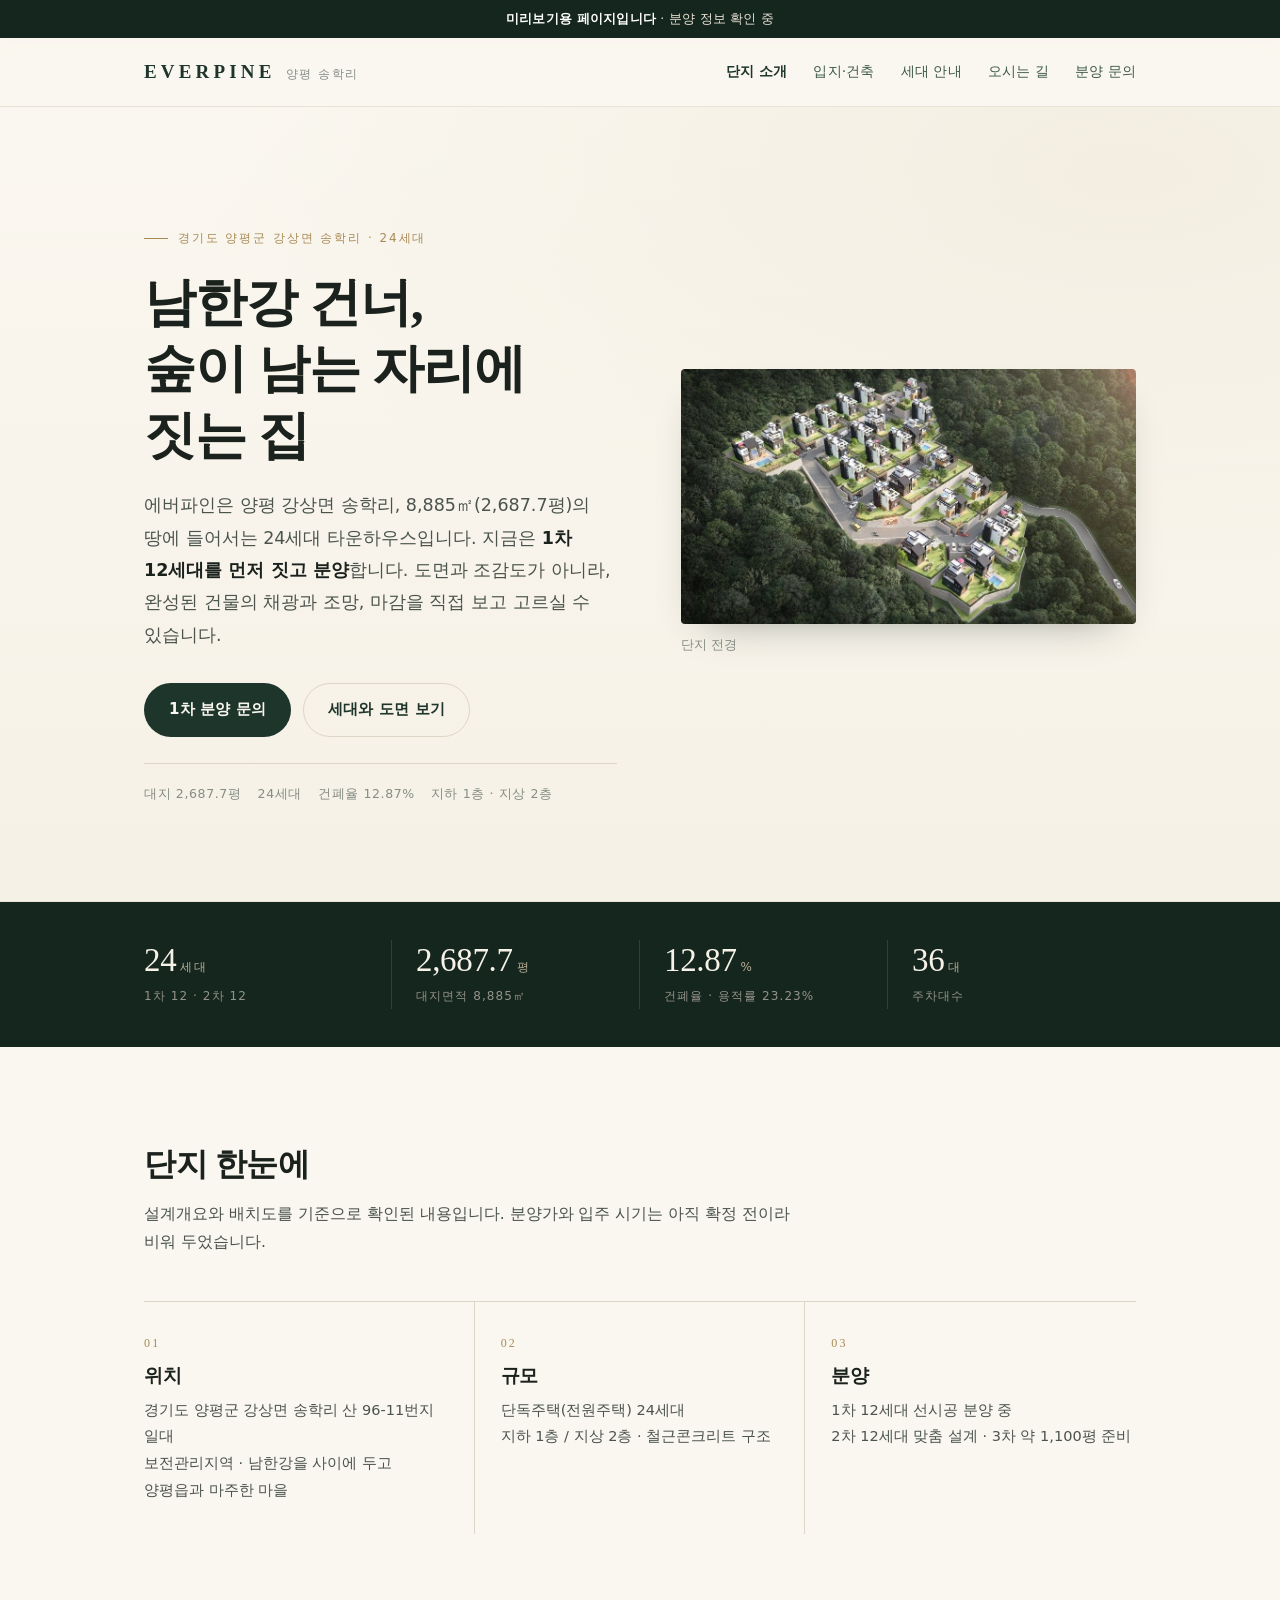
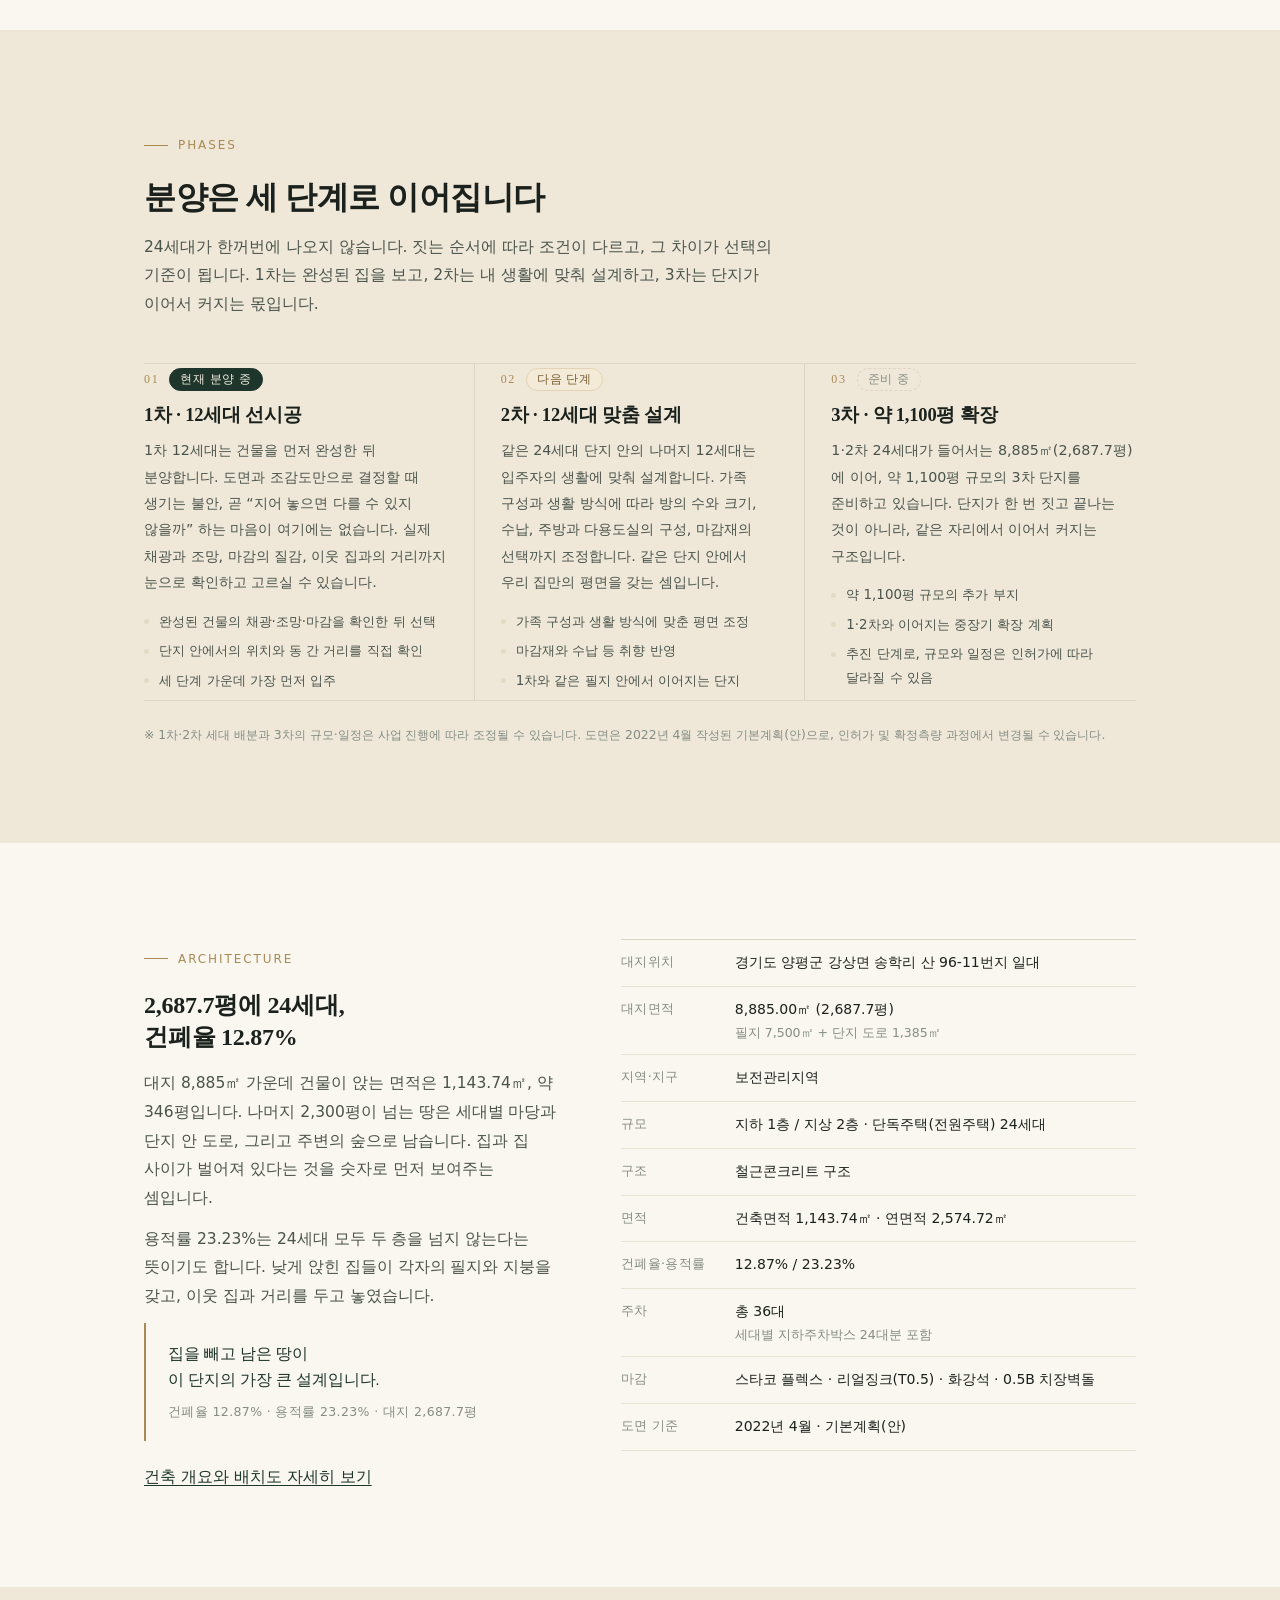
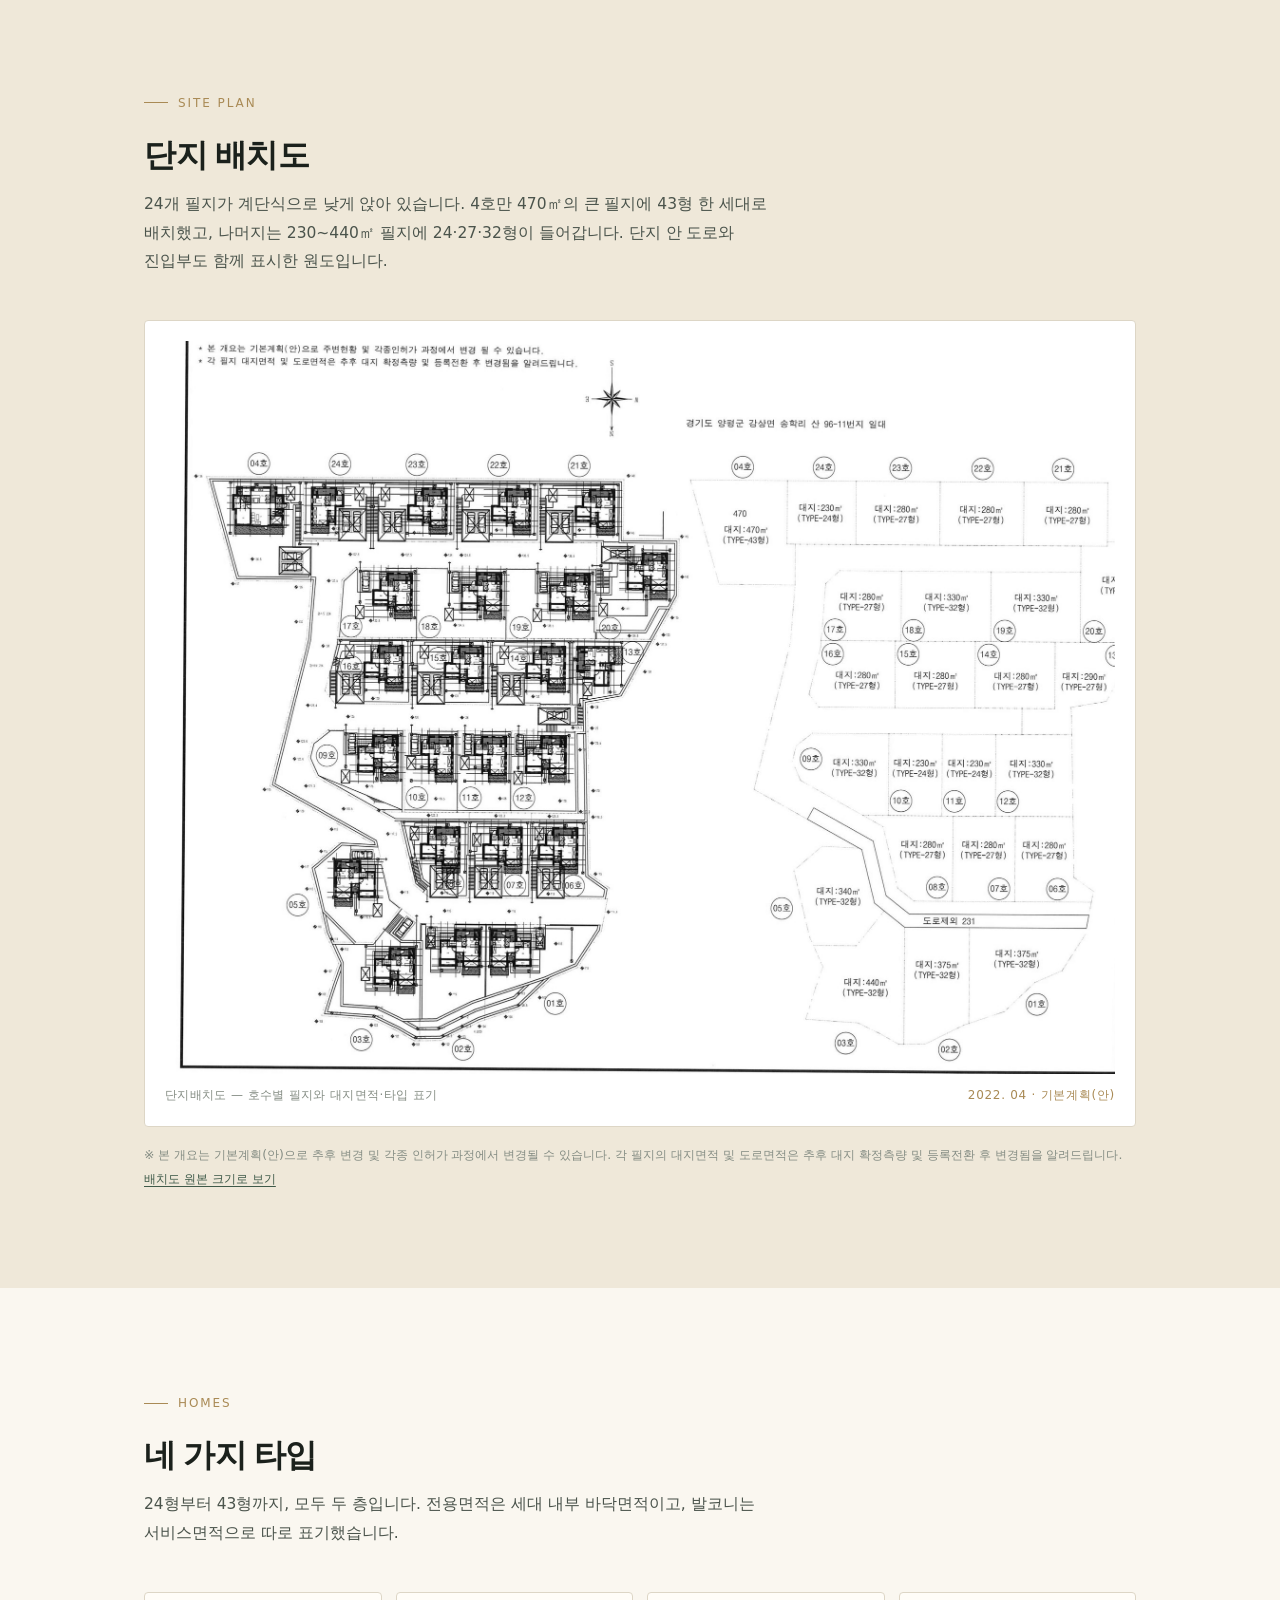
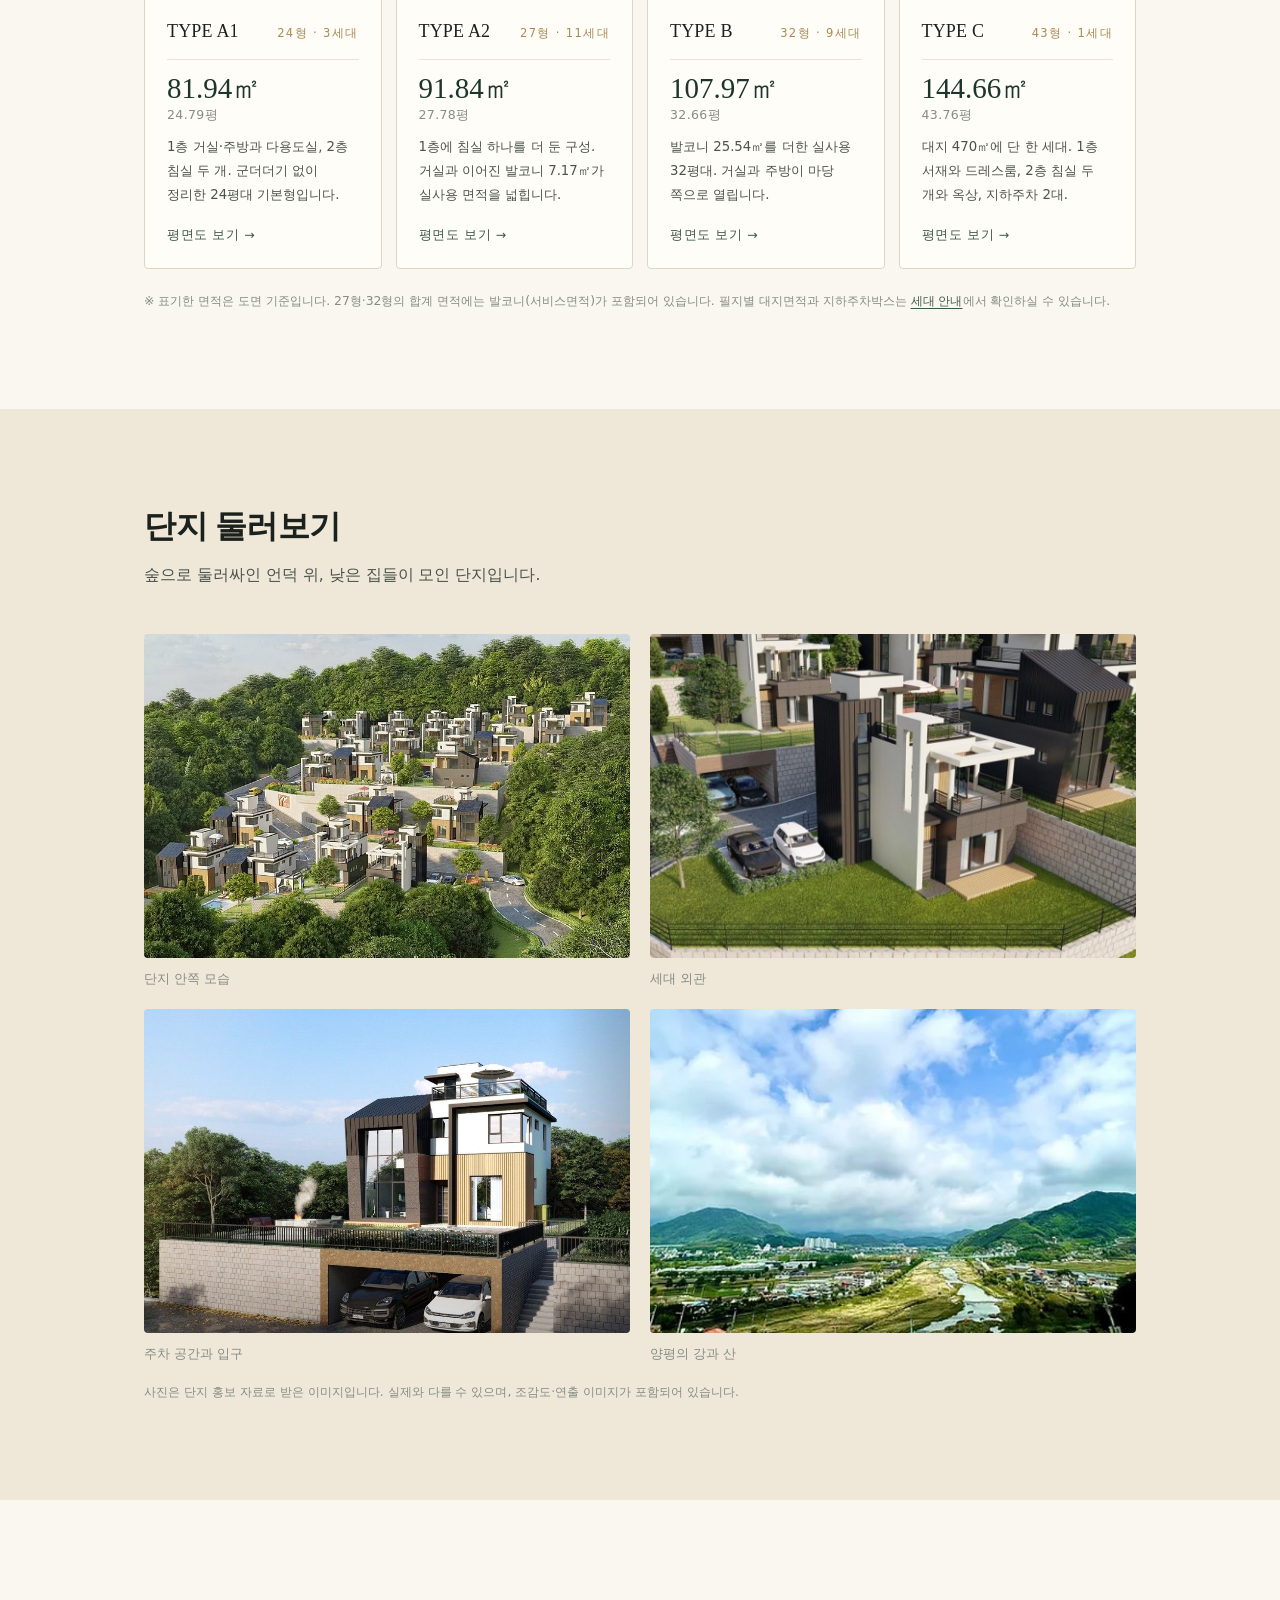
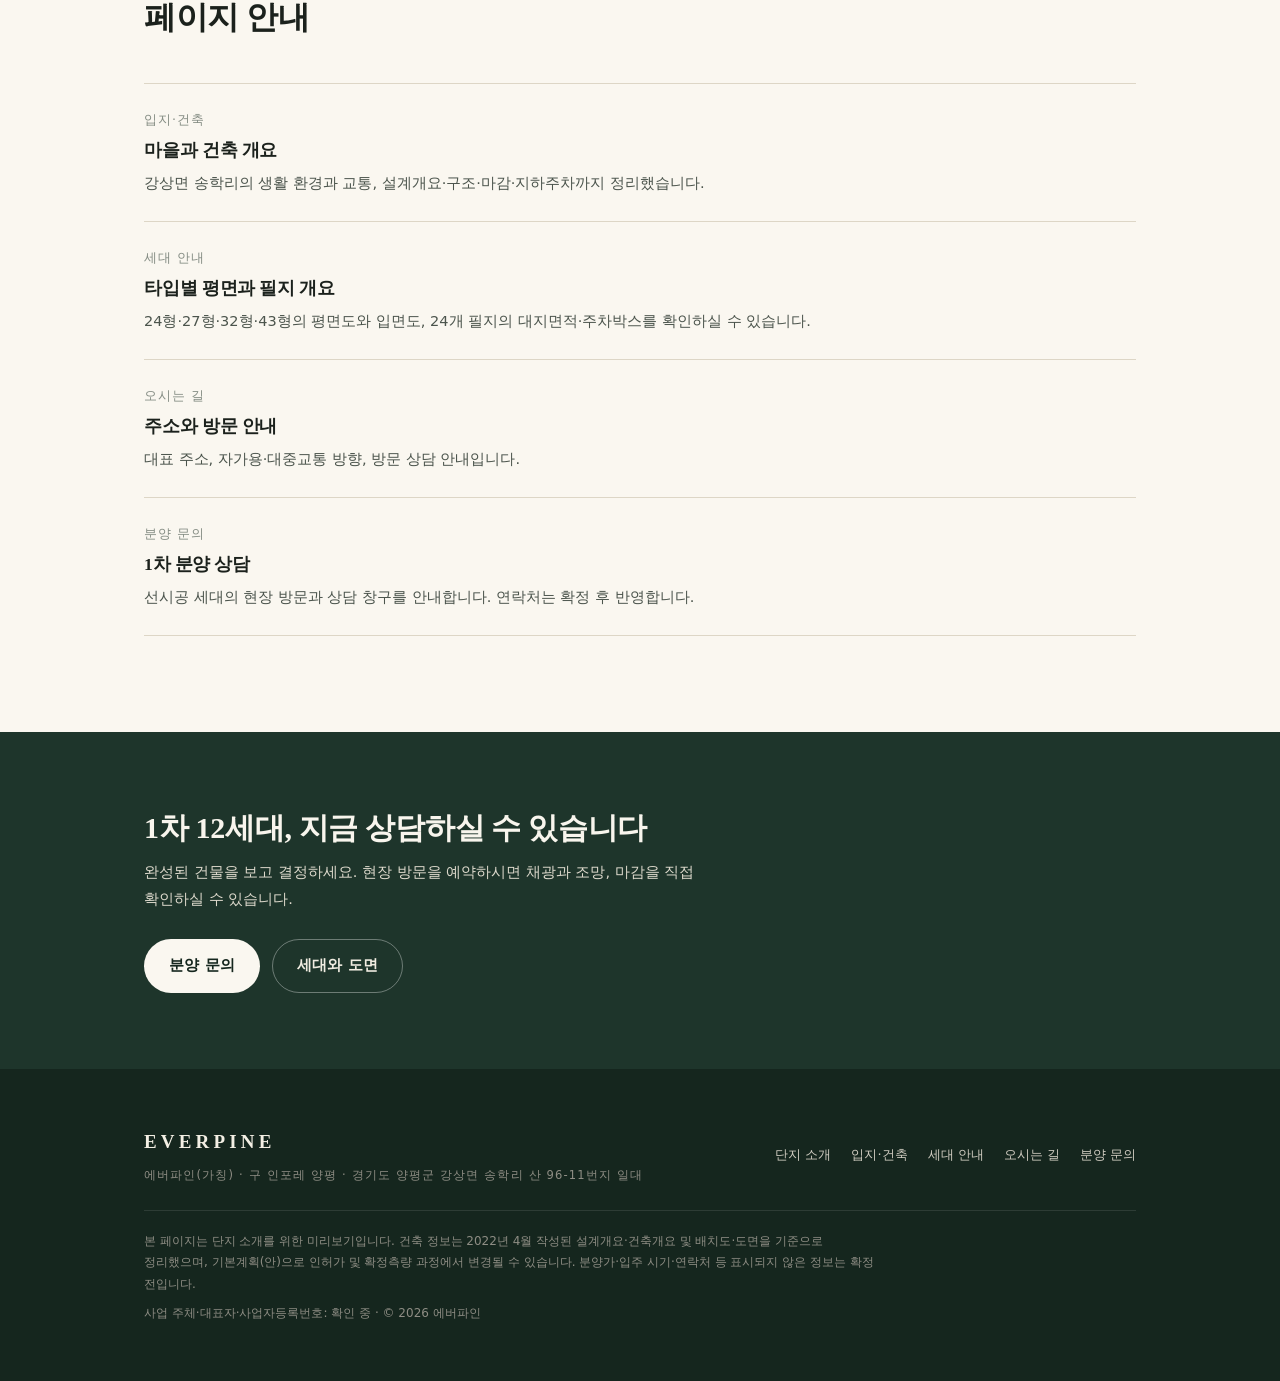
==== commit f46f0d3b: "everpine: 배치·주차 문구에서 확인되지 않은 단정 표현 완화" ====
--- a/everpine/index.html
+++ b/everpine/index.html
@@ -204,7 +204,7 @@
         </p>
         <p>
           용적률 23.23%는 24세대 모두 두 층을 넘지 않는다는 뜻이기도 합니다.
-          낮게 앉힌 집들이 각자의 마당과 지붕을 갖고, 서로의 창을 마주 보지 않도록 배치했습니다.
+          낮게 앉힌 집들이 각자의 필지와 지붕을 갖고, 이웃 집과 거리를 두고 놓였습니다.
         </p>
         <p class="pull">
           집을 빼고 남은 땅이<br>이 단지의 가장 큰 설계입니다.
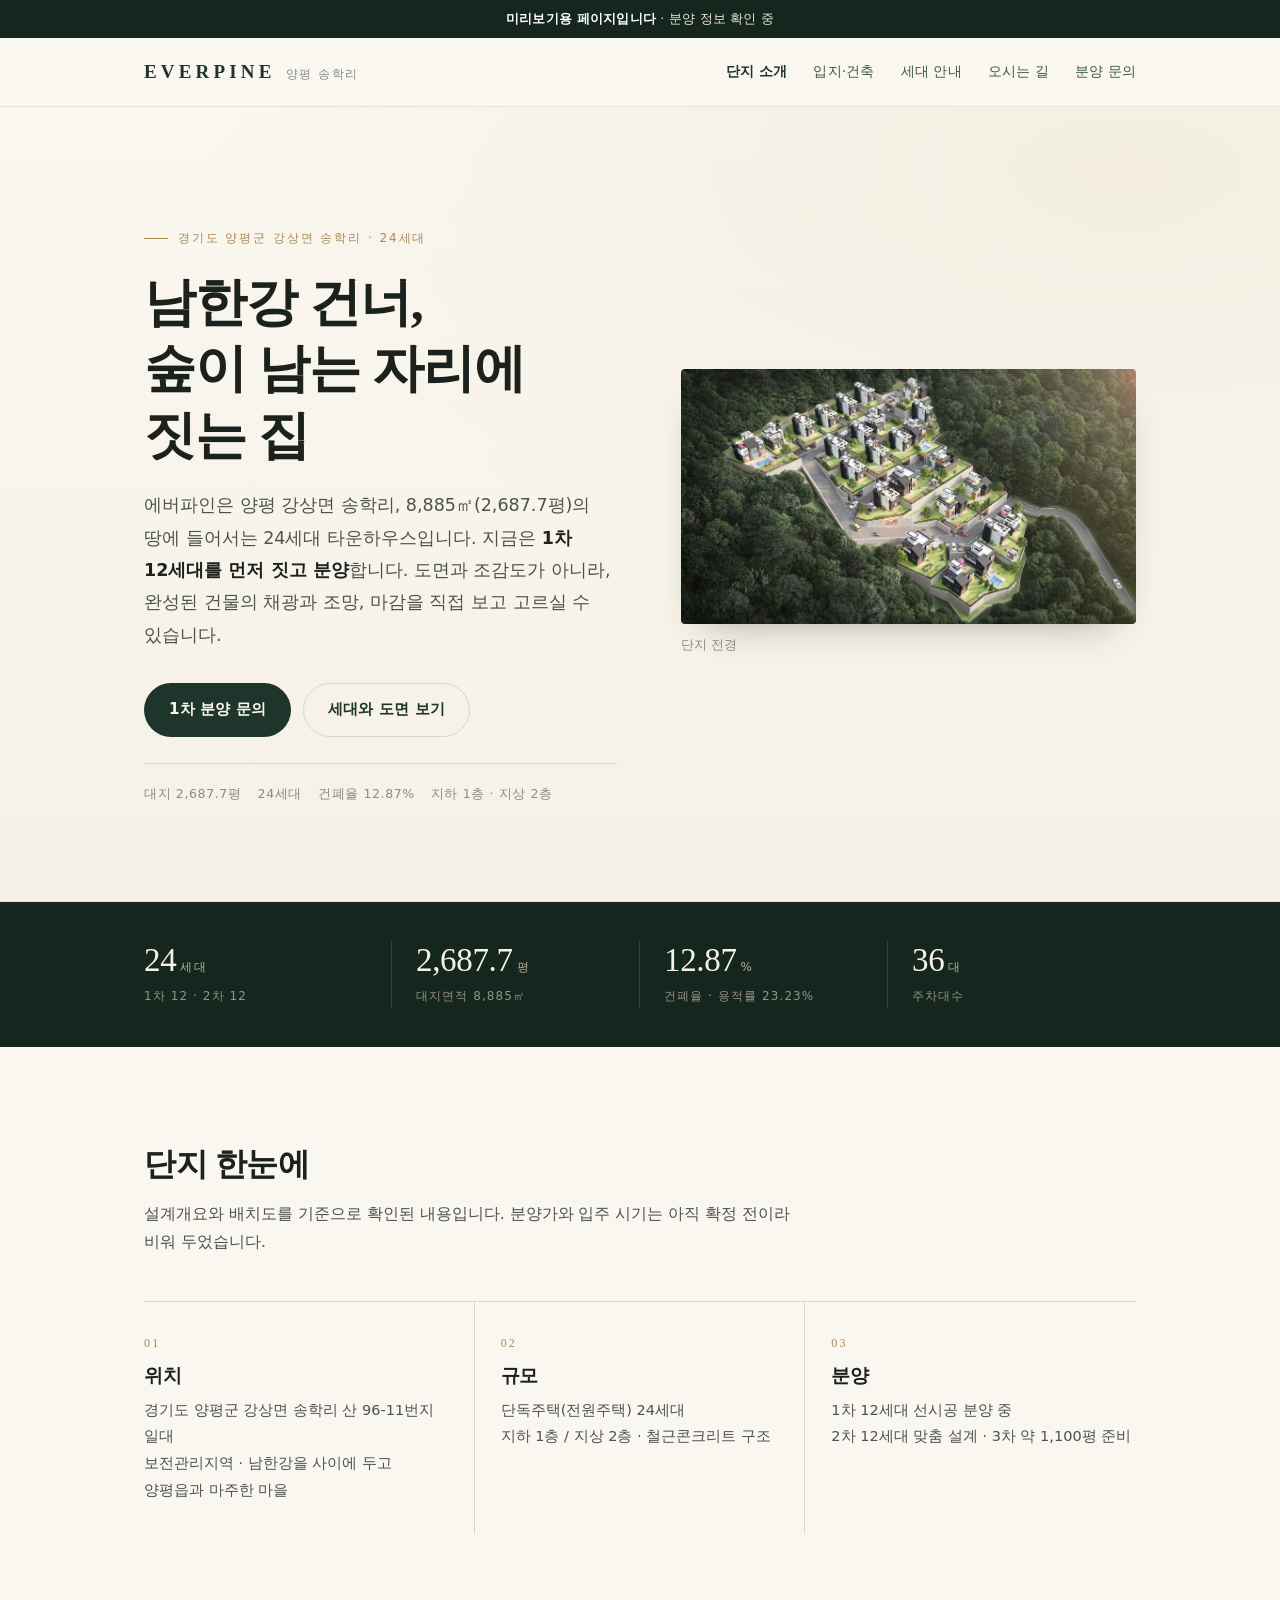
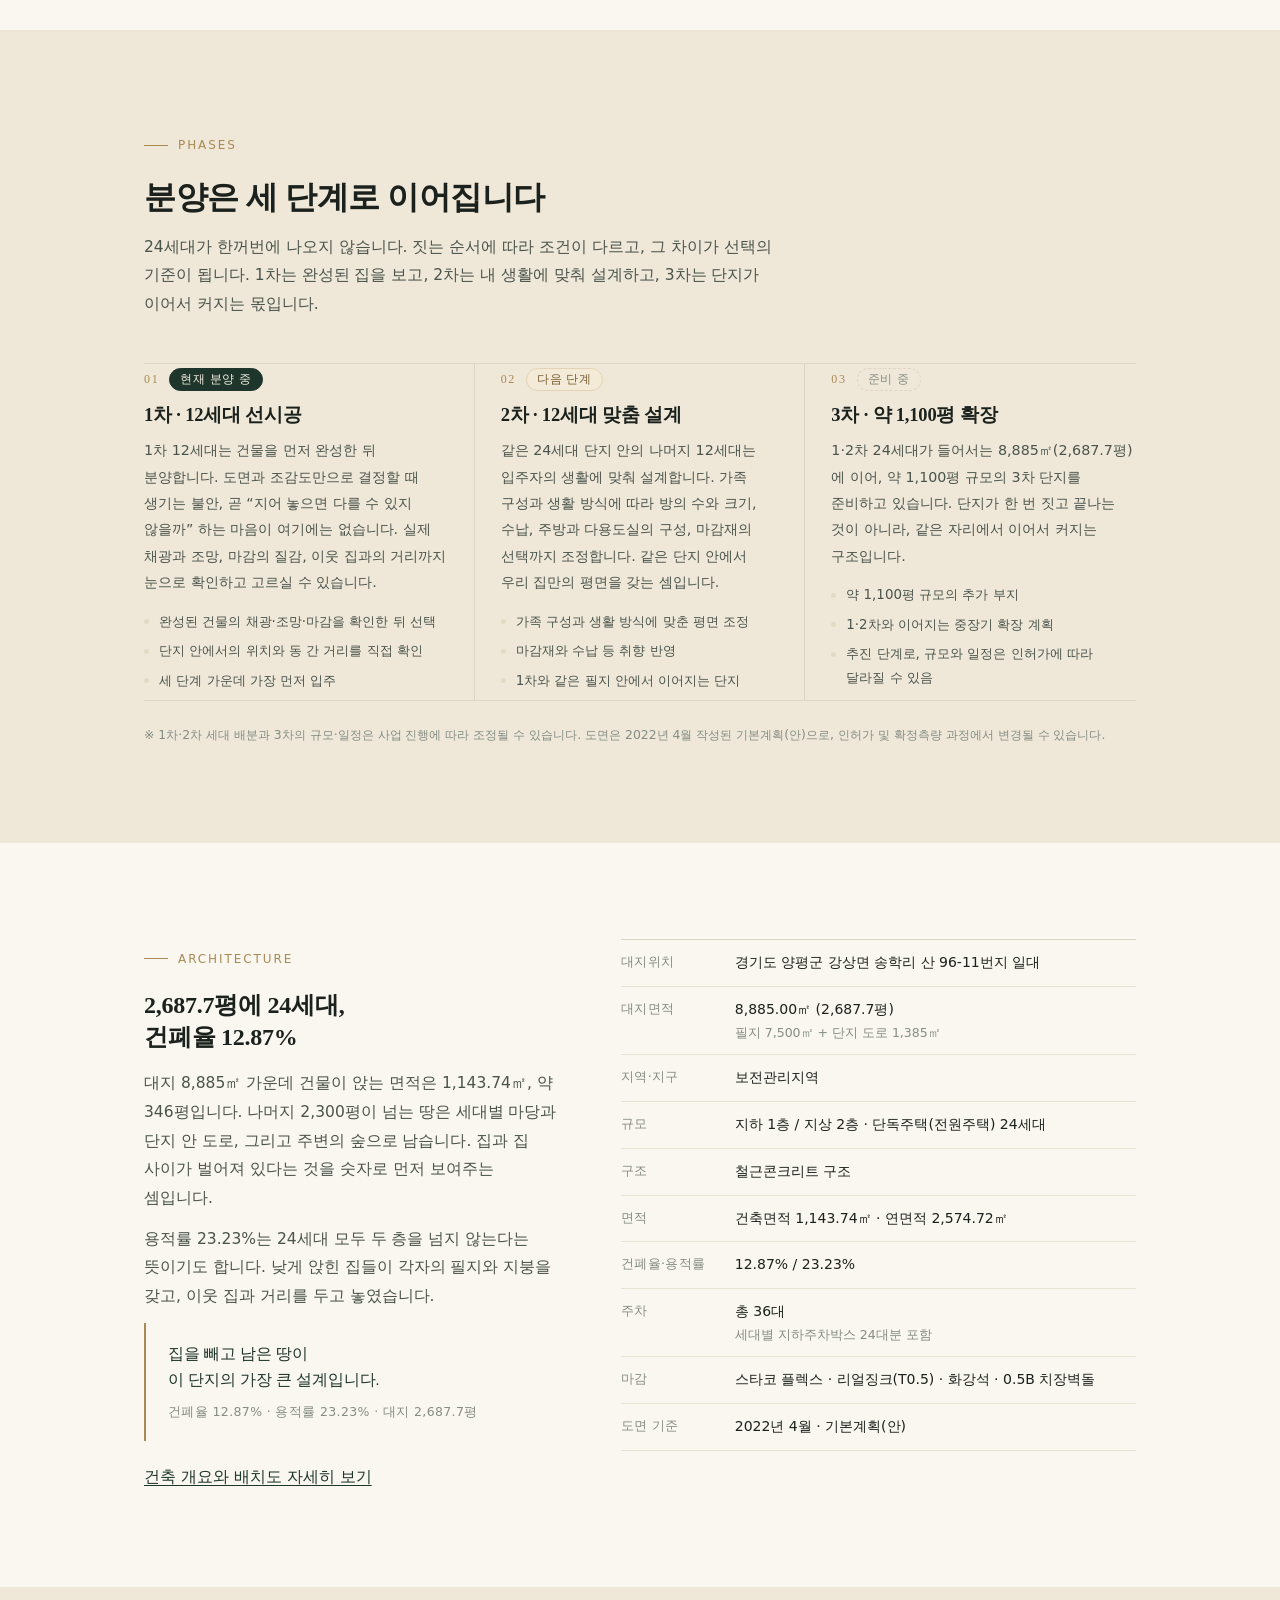
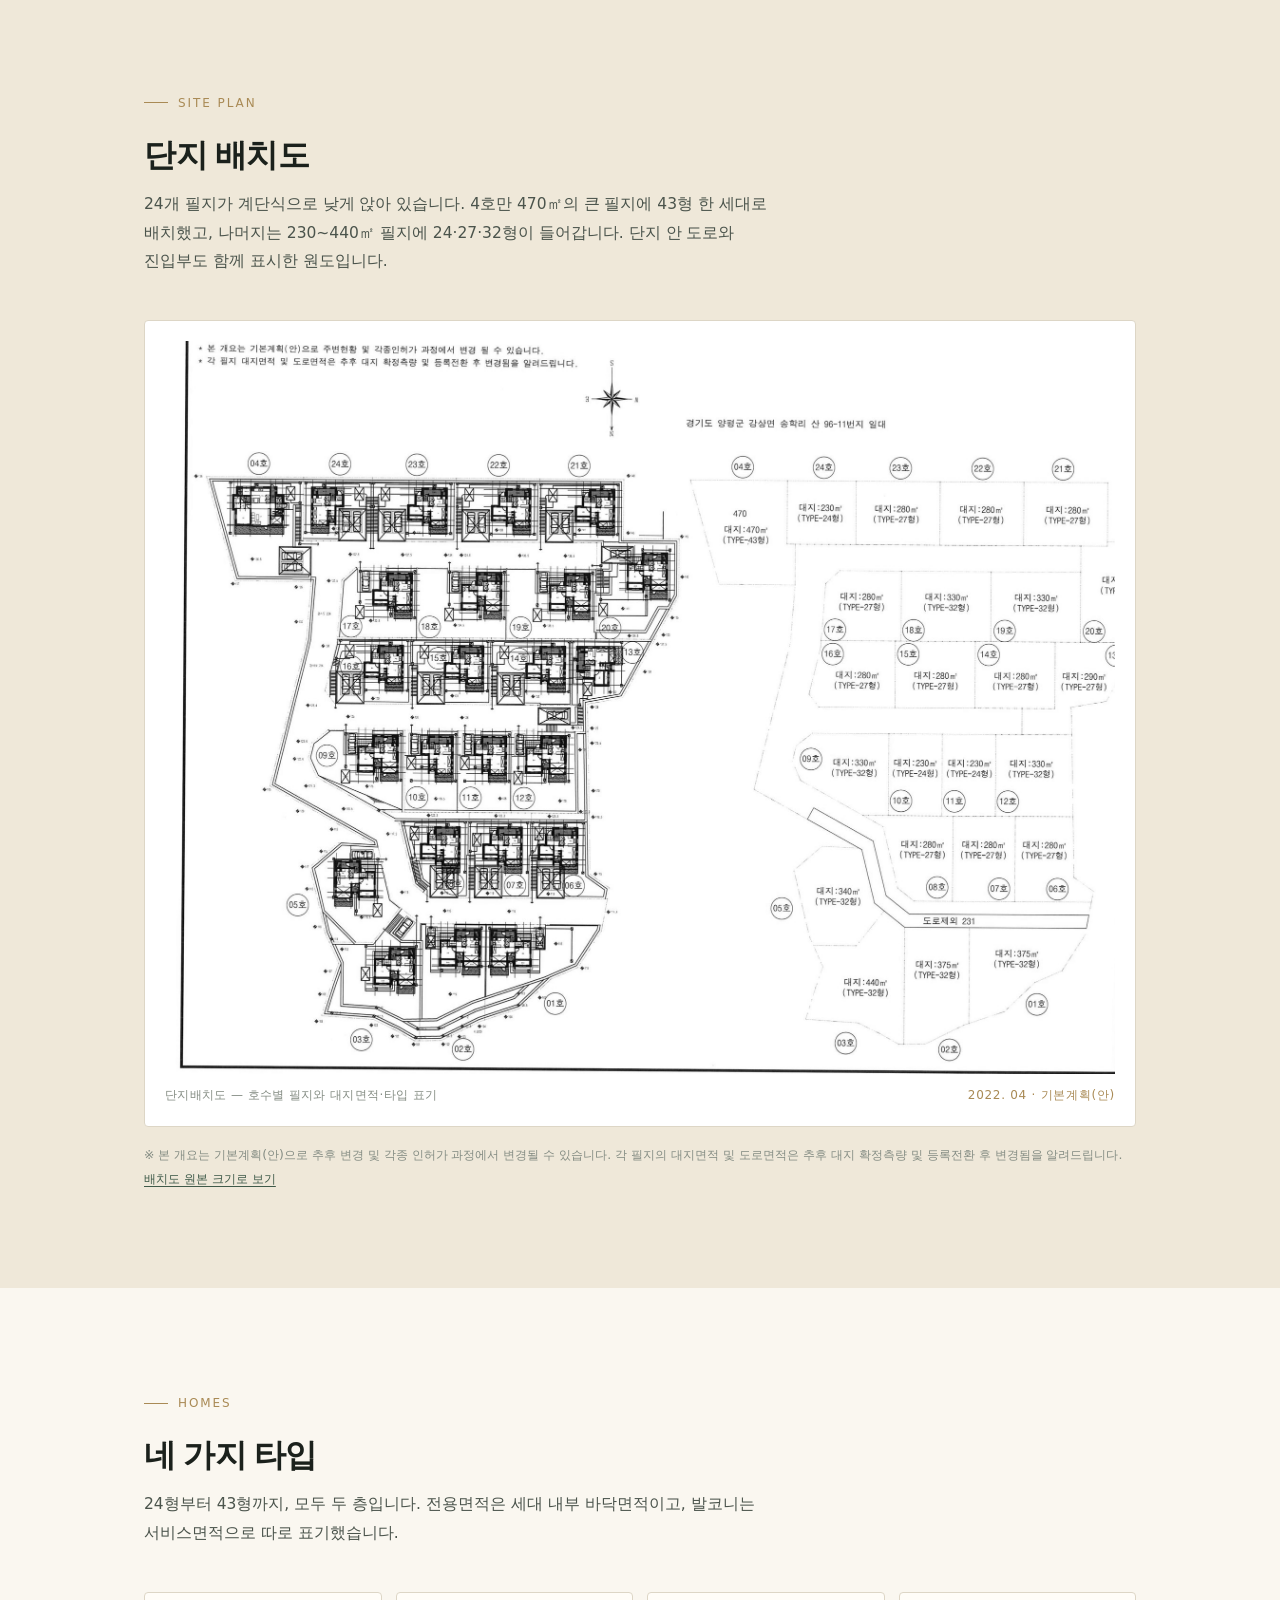
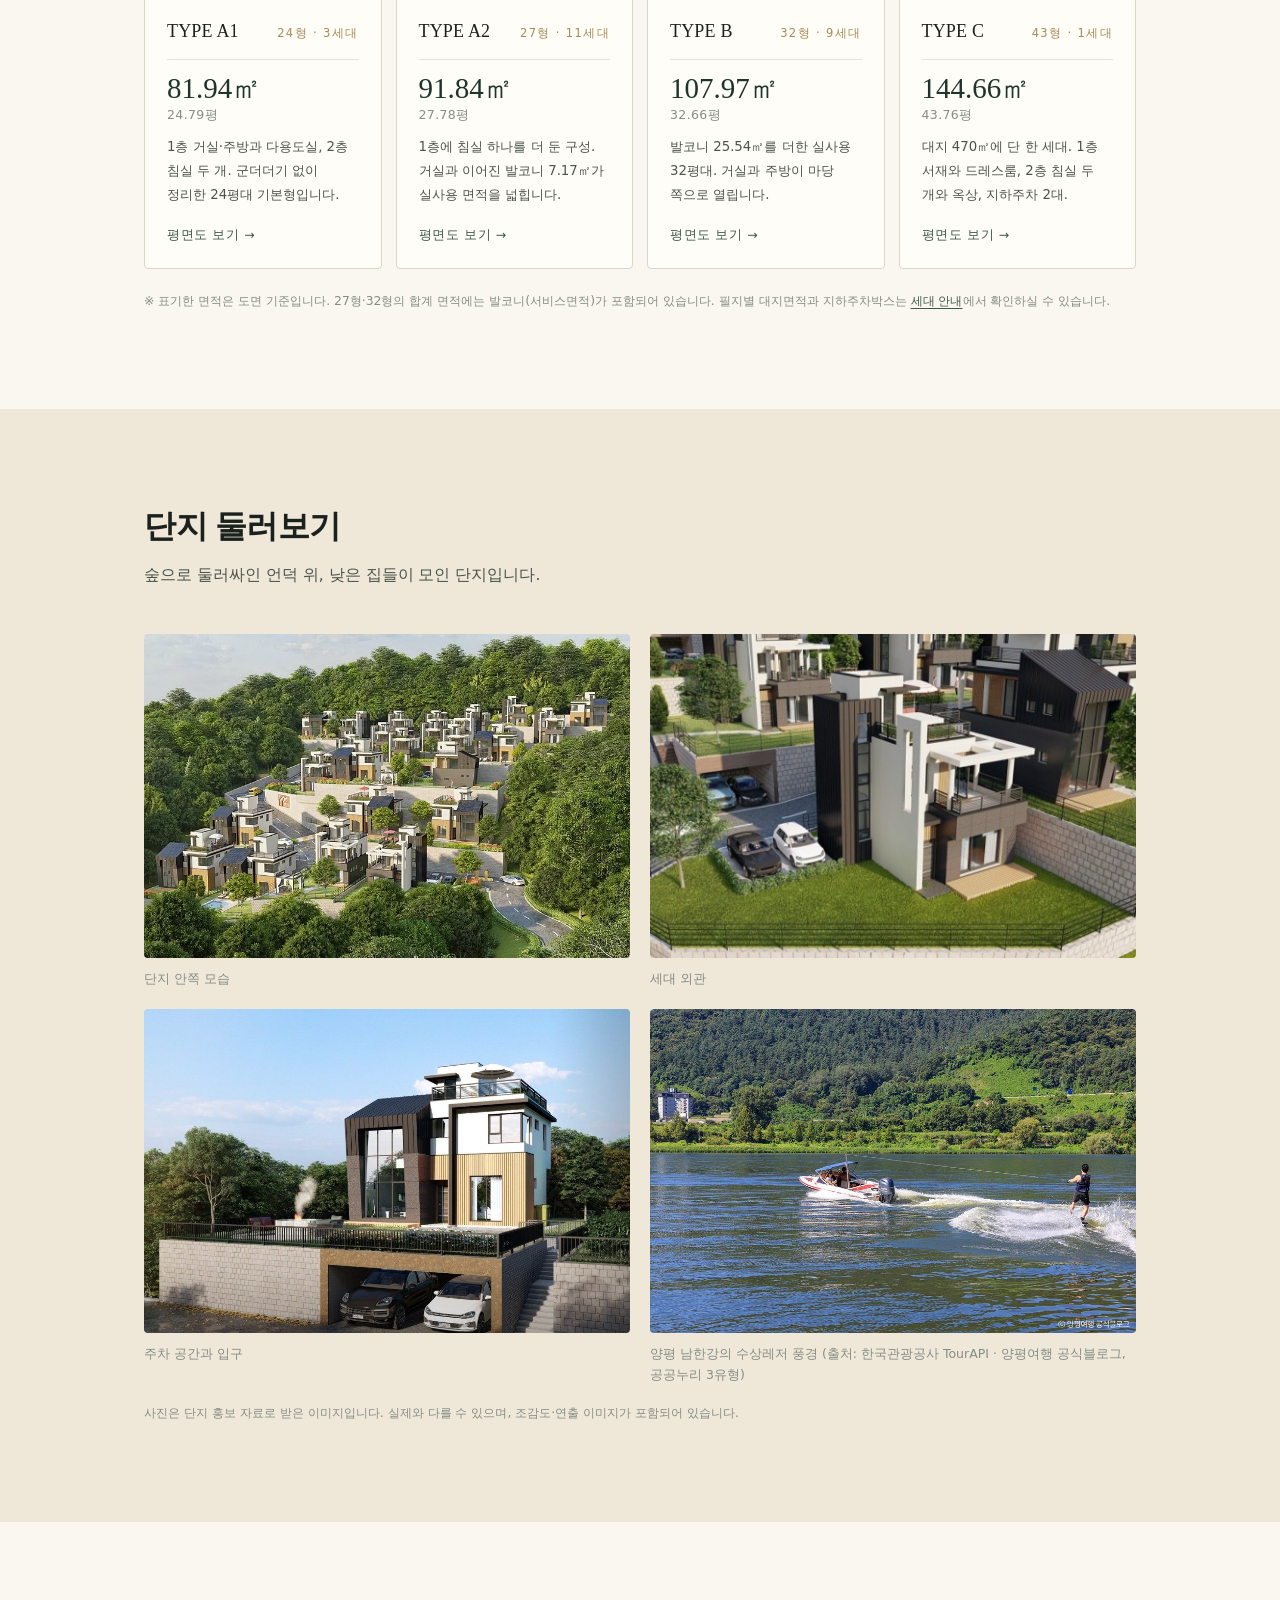
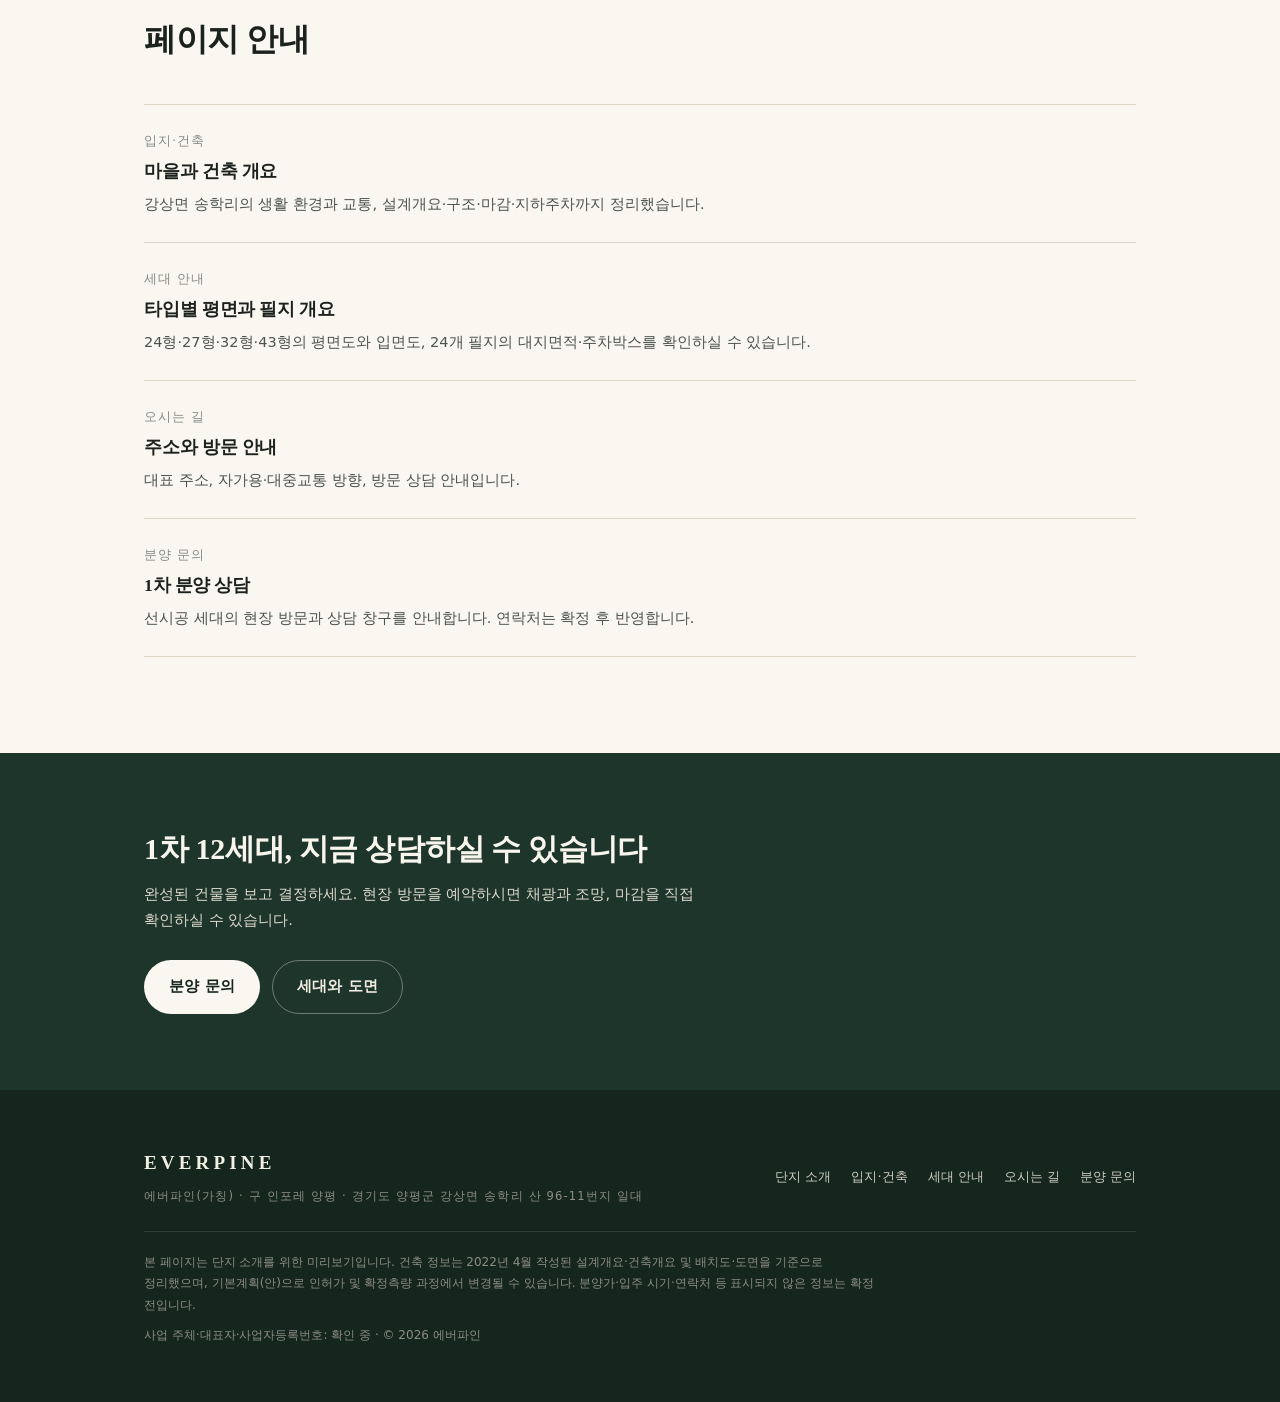
==== commit 248d4147: "Update everpine Namhan River photo with Yangpyeong water leisure scenery" ====
--- a/everpine/index.html
+++ b/everpine/index.html
@@ -367,8 +367,8 @@
           <figcaption>주차 공간과 입구</figcaption>
         </figure>
         <figure class="media">
-          <img src="assets/scenery.jpg" alt="남한강과 산이 보이는 양평의 풍경" width="861" height="409" loading="lazy" decoding="async">
-          <figcaption>양평의 강과 산</figcaption>
+          <img src="assets/scenery.jpg" alt="물이 풍부한 양평 남한강에서 보트와 수상레저를 즐기는 시원한 여름 풍경" width="940" height="627" loading="lazy" decoding="async">
+          <figcaption>양평 남한강의 수상레저 풍경 (출처: 한국관광공사 TourAPI · 양평여행 공식블로그, 공공누리 3유형)</figcaption>
         </figure>
       </div>
       <p class="note" style="margin-top:16px">
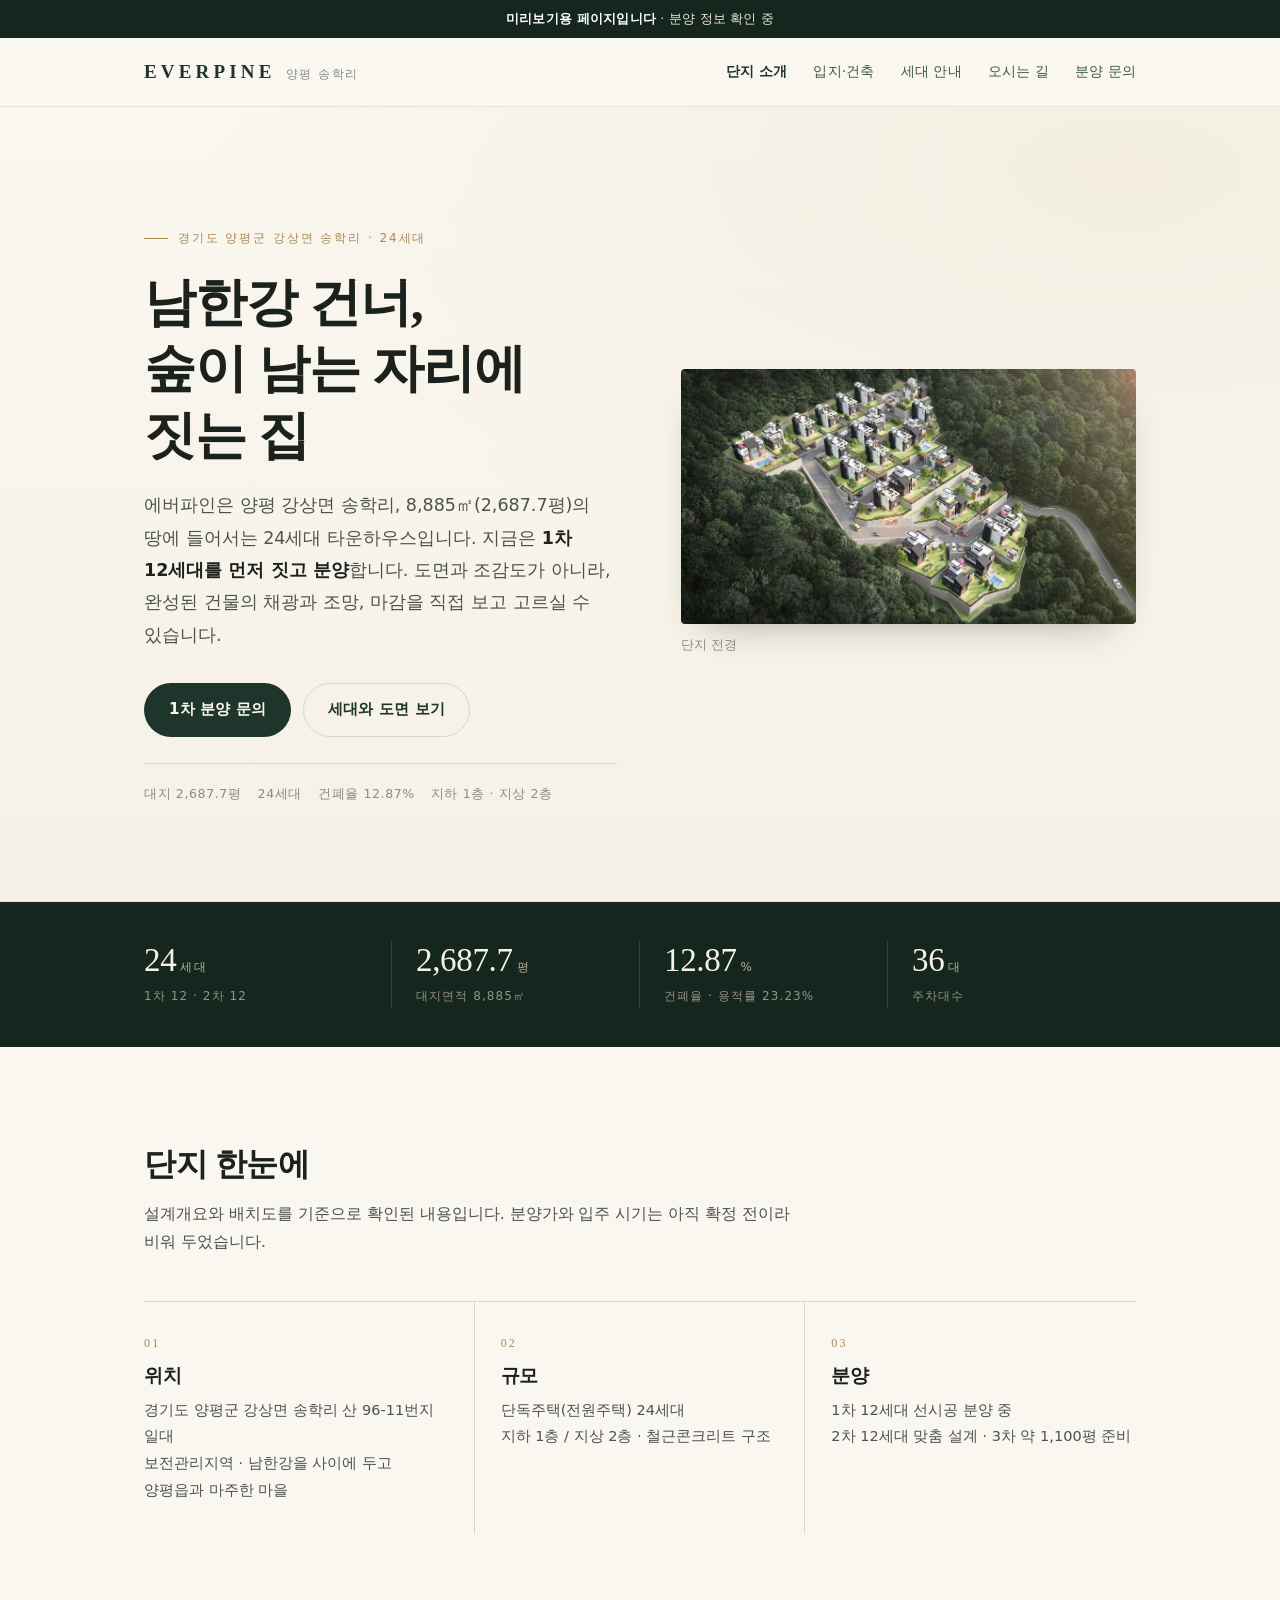
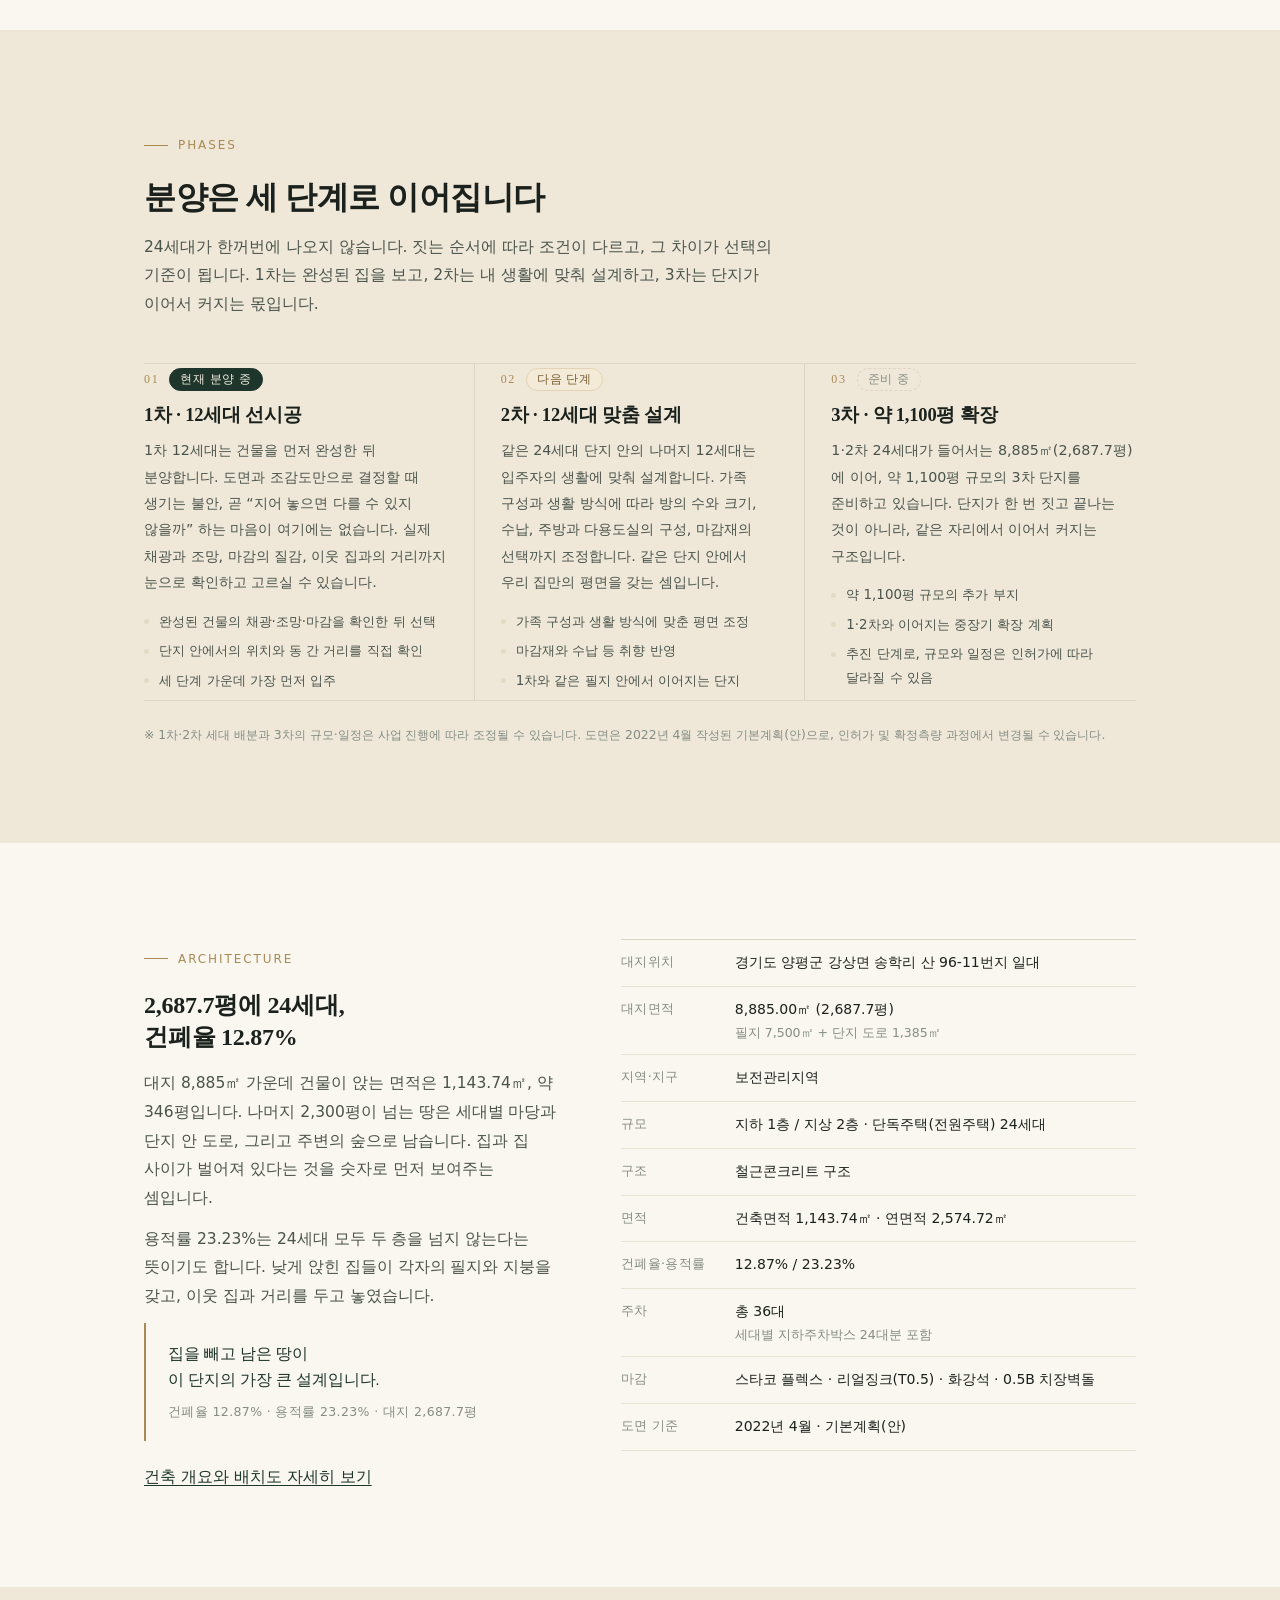
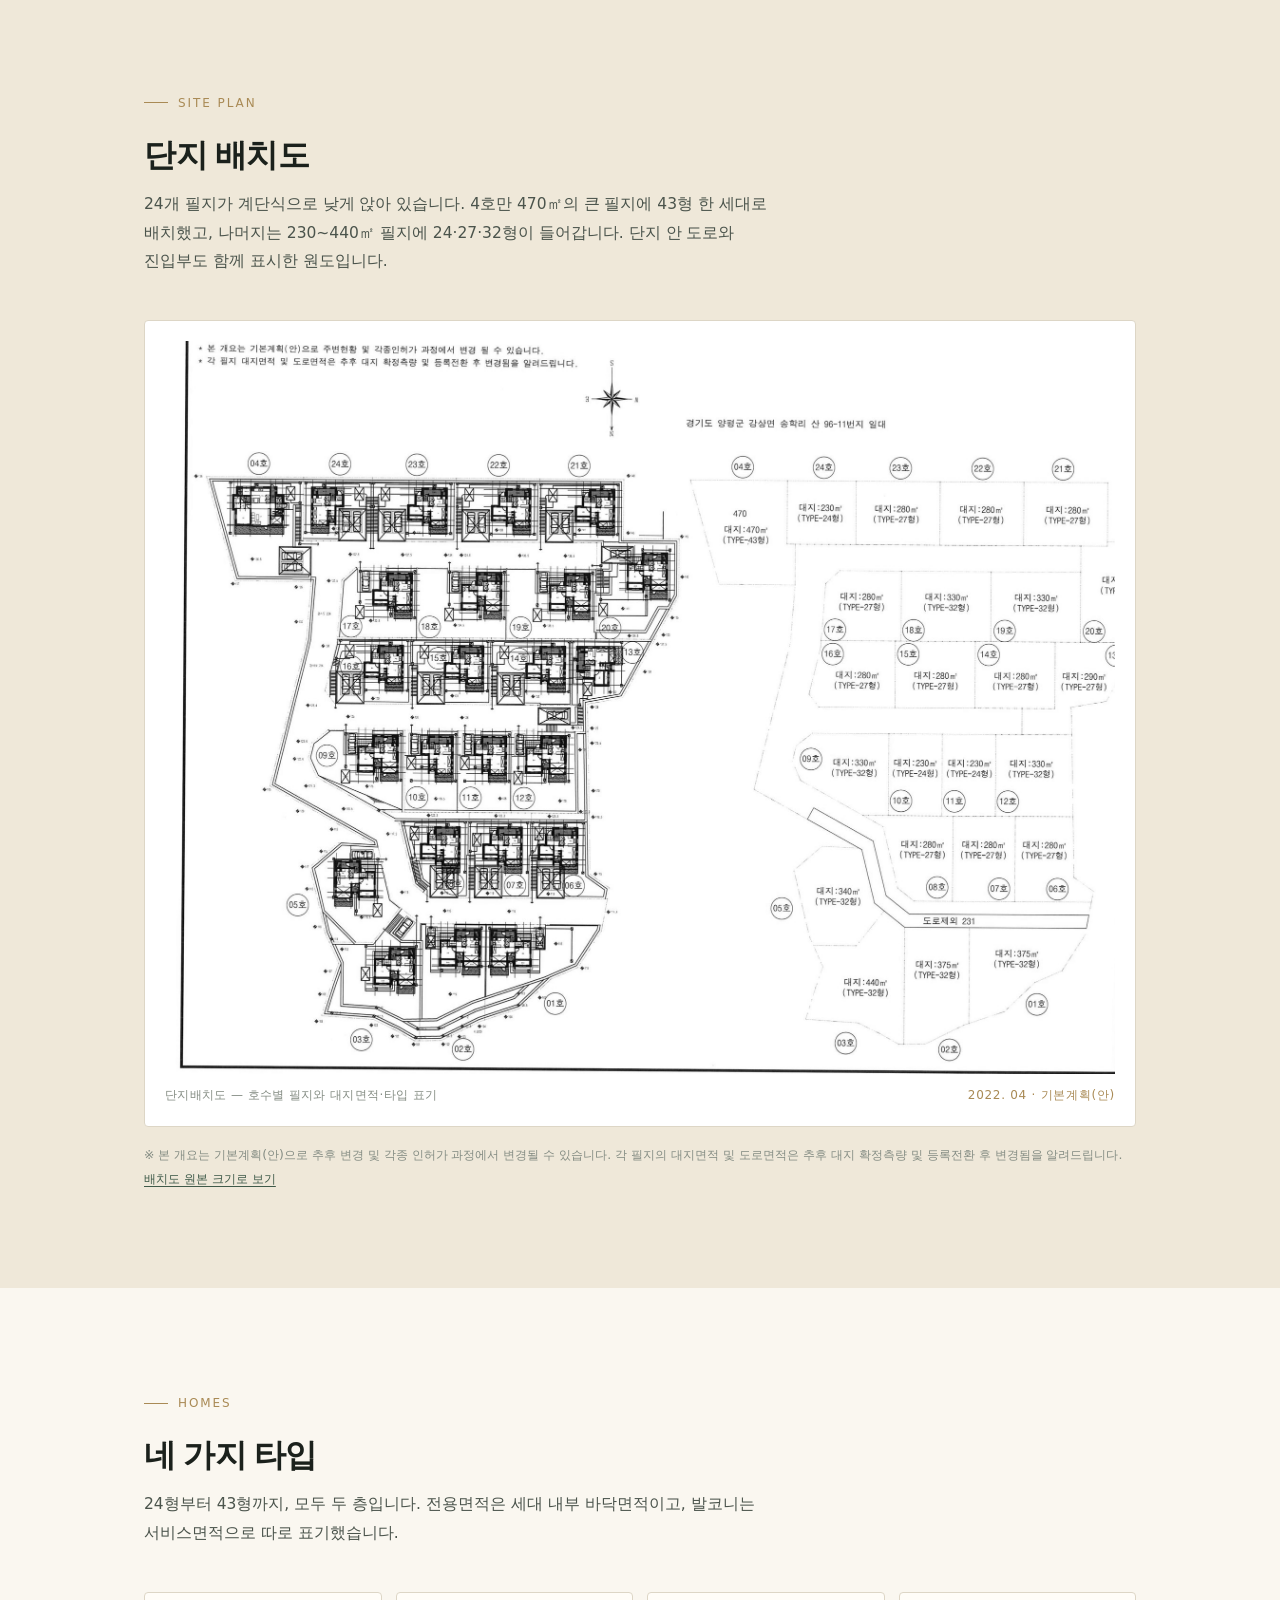
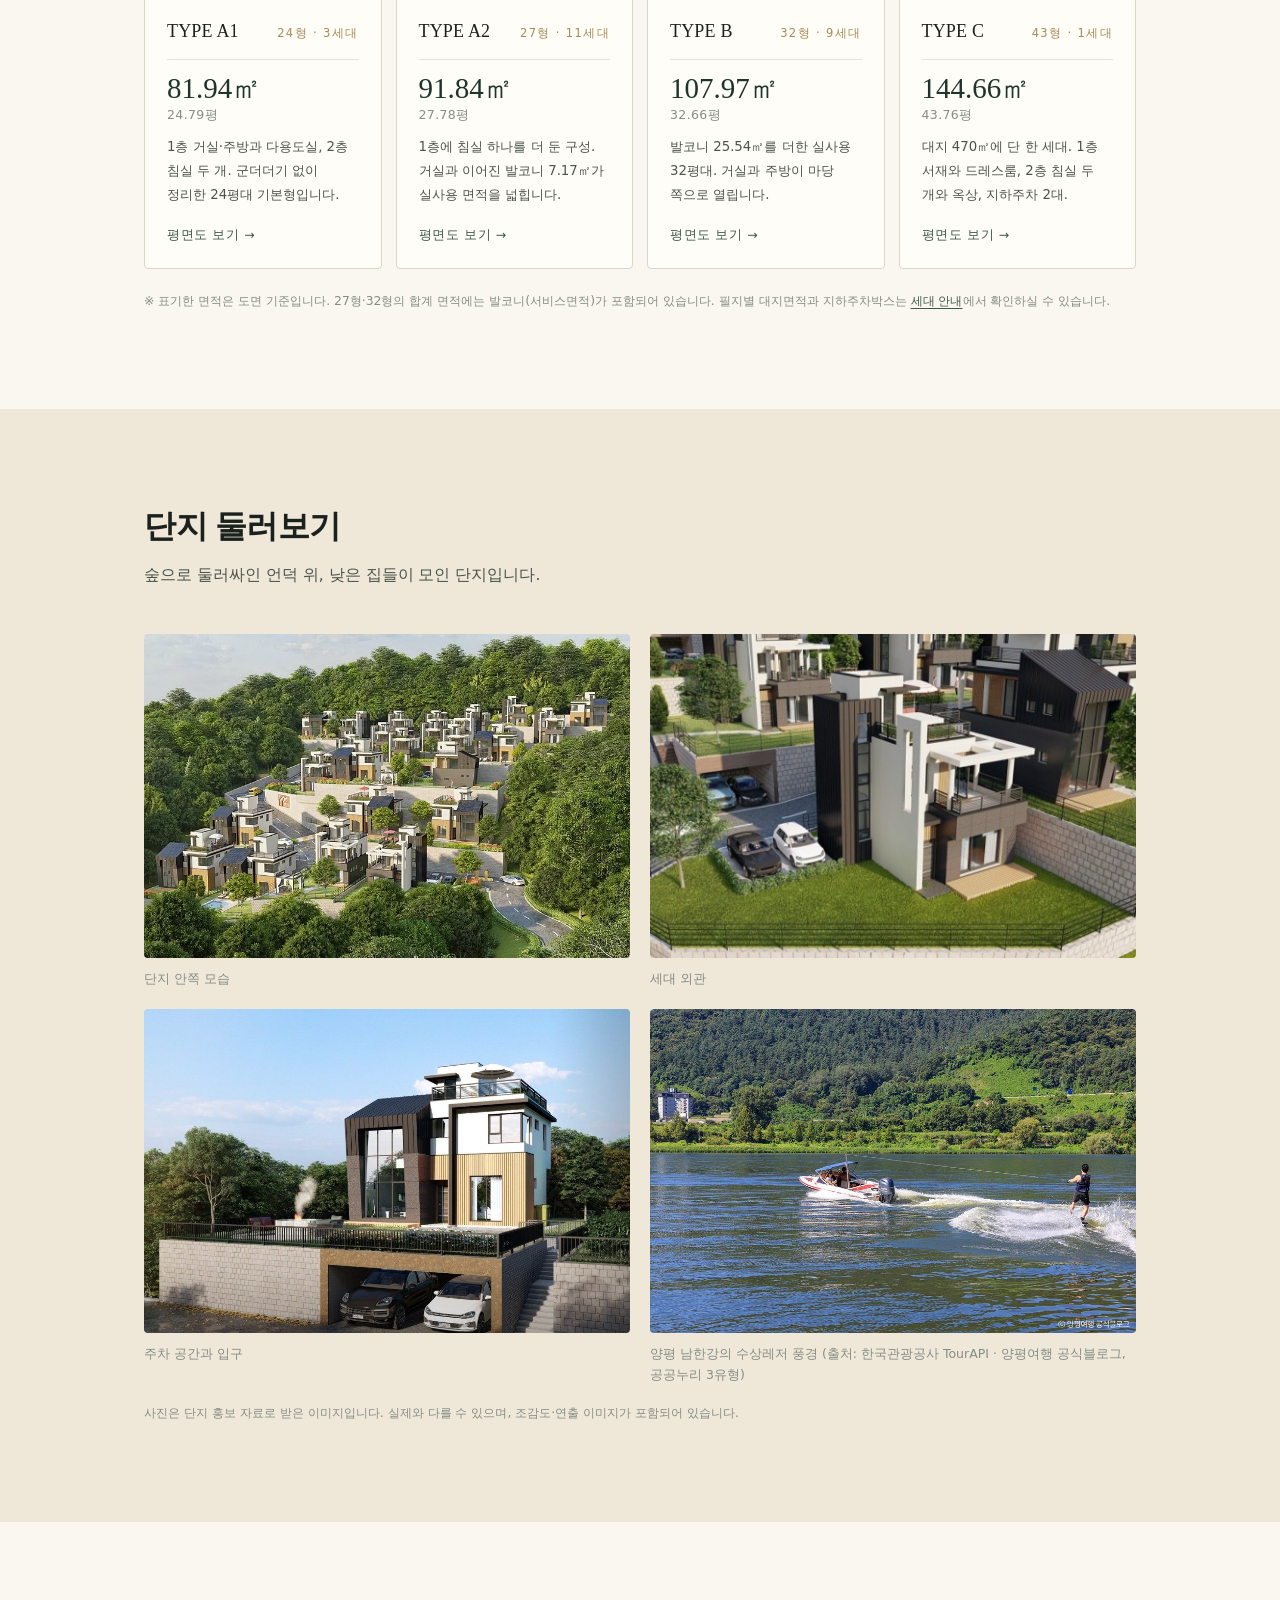
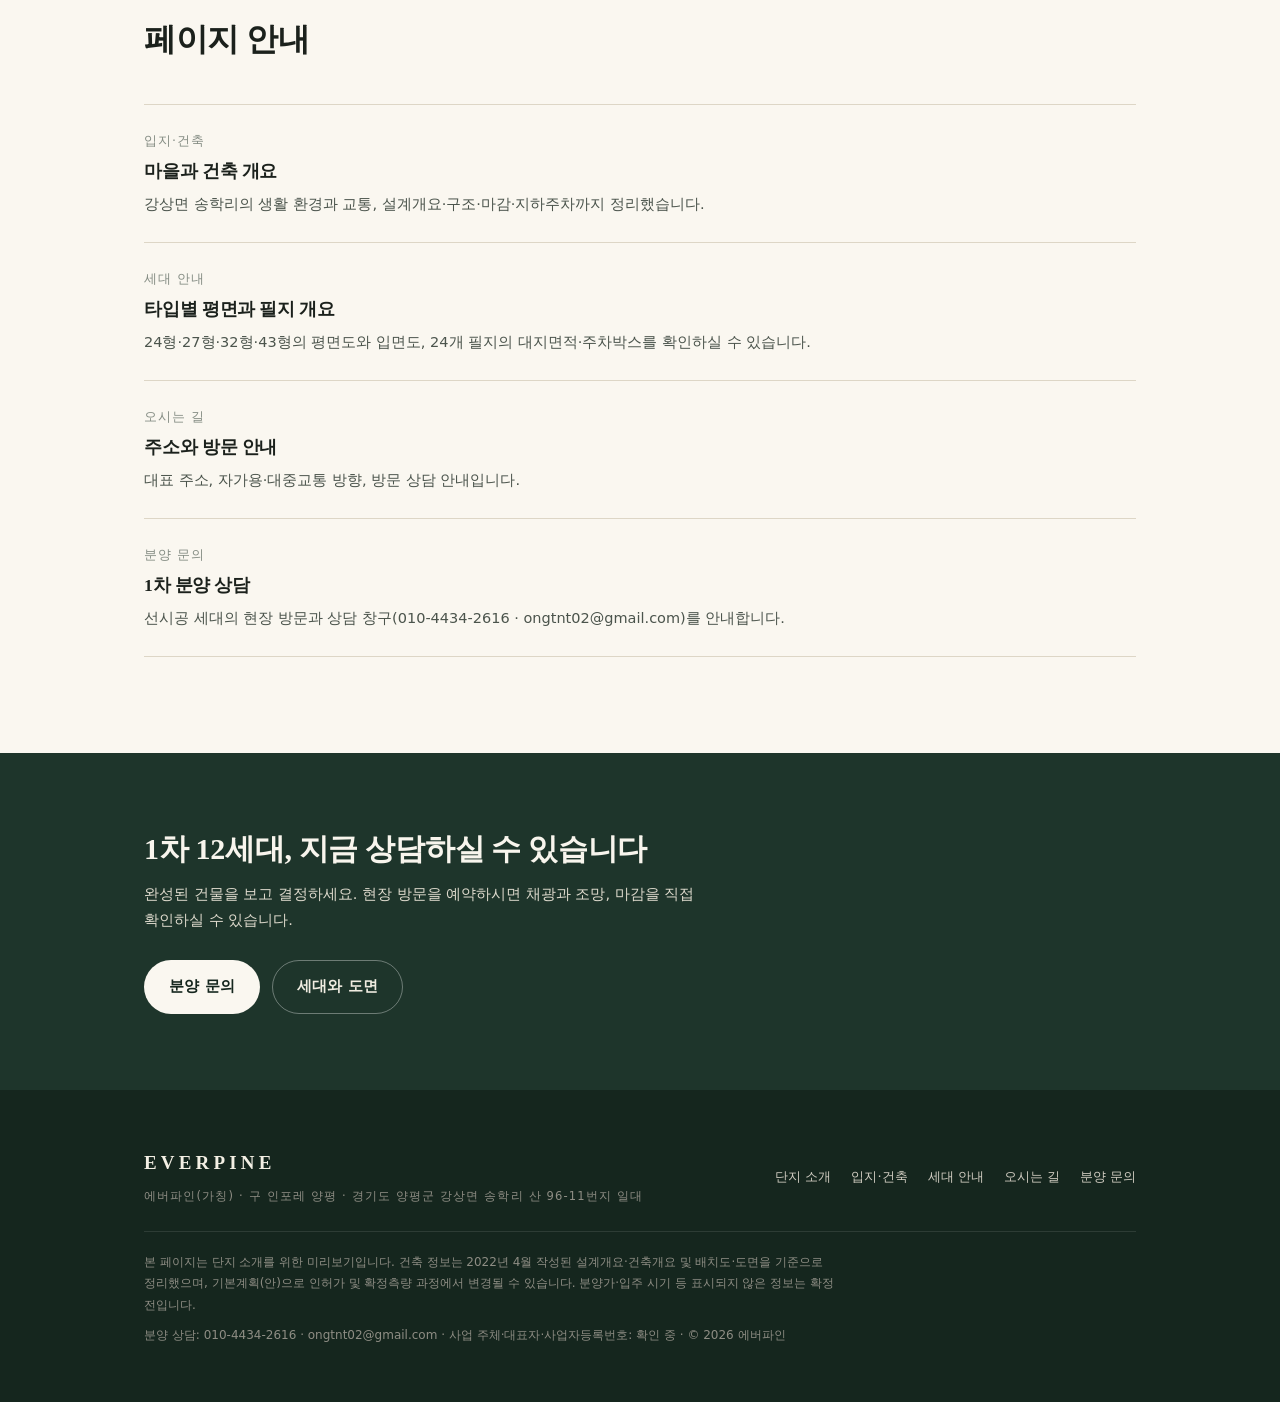
==== commit 46b13733: "Add owner contact phone and email across everpine pages" ====
--- a/everpine/index.html
+++ b/everpine/index.html
@@ -402,7 +402,7 @@
         <li class="item">
           <span class="meta">분양 문의</span>
           <h3><a href="contact.html">1차 분양 상담</a></h3>
-          <p>선시공 세대의 현장 방문과 상담 창구를 안내합니다. 연락처는 확정 후 반영합니다.</p>
+          <p>선시공 세대의 현장 방문과 상담 창구(010-4434-2616 · ongtnt02@gmail.com)를 안내합니다.</p>
         </li>
       </ul>
     </div>
@@ -438,8 +438,8 @@
       </nav>
     </div>
     <div class="footer-note">
-      <p>본 페이지는 단지 소개를 위한 미리보기입니다. 건축 정보는 2022년 4월 작성된 설계개요·건축개요 및 배치도·도면을 기준으로 정리했으며, 기본계획(안)으로 인허가 및 확정측량 과정에서 변경될 수 있습니다. 분양가·입주 시기·연락처 등 표시되지 않은 정보는 확정 전입니다.</p>
-      <p>사업 주체·대표자·사업자등록번호: 확인 중 · © 2026 에버파인</p>
+      <p>본 페이지는 단지 소개를 위한 미리보기입니다. 건축 정보는 2022년 4월 작성된 설계개요·건축개요 및 배치도·도면을 기준으로 정리했으며, 기본계획(안)으로 인허가 및 확정측량 과정에서 변경될 수 있습니다. 분양가·입주 시기 등 표시되지 않은 정보는 확정 전입니다.</p>
+      <p>분양 상담: 010-4434-2616 · ongtnt02@gmail.com · 사업 주체·대표자·사업자등록번호: 확인 중 · © 2026 에버파인</p>
     </div>
   </div>
 </footer>
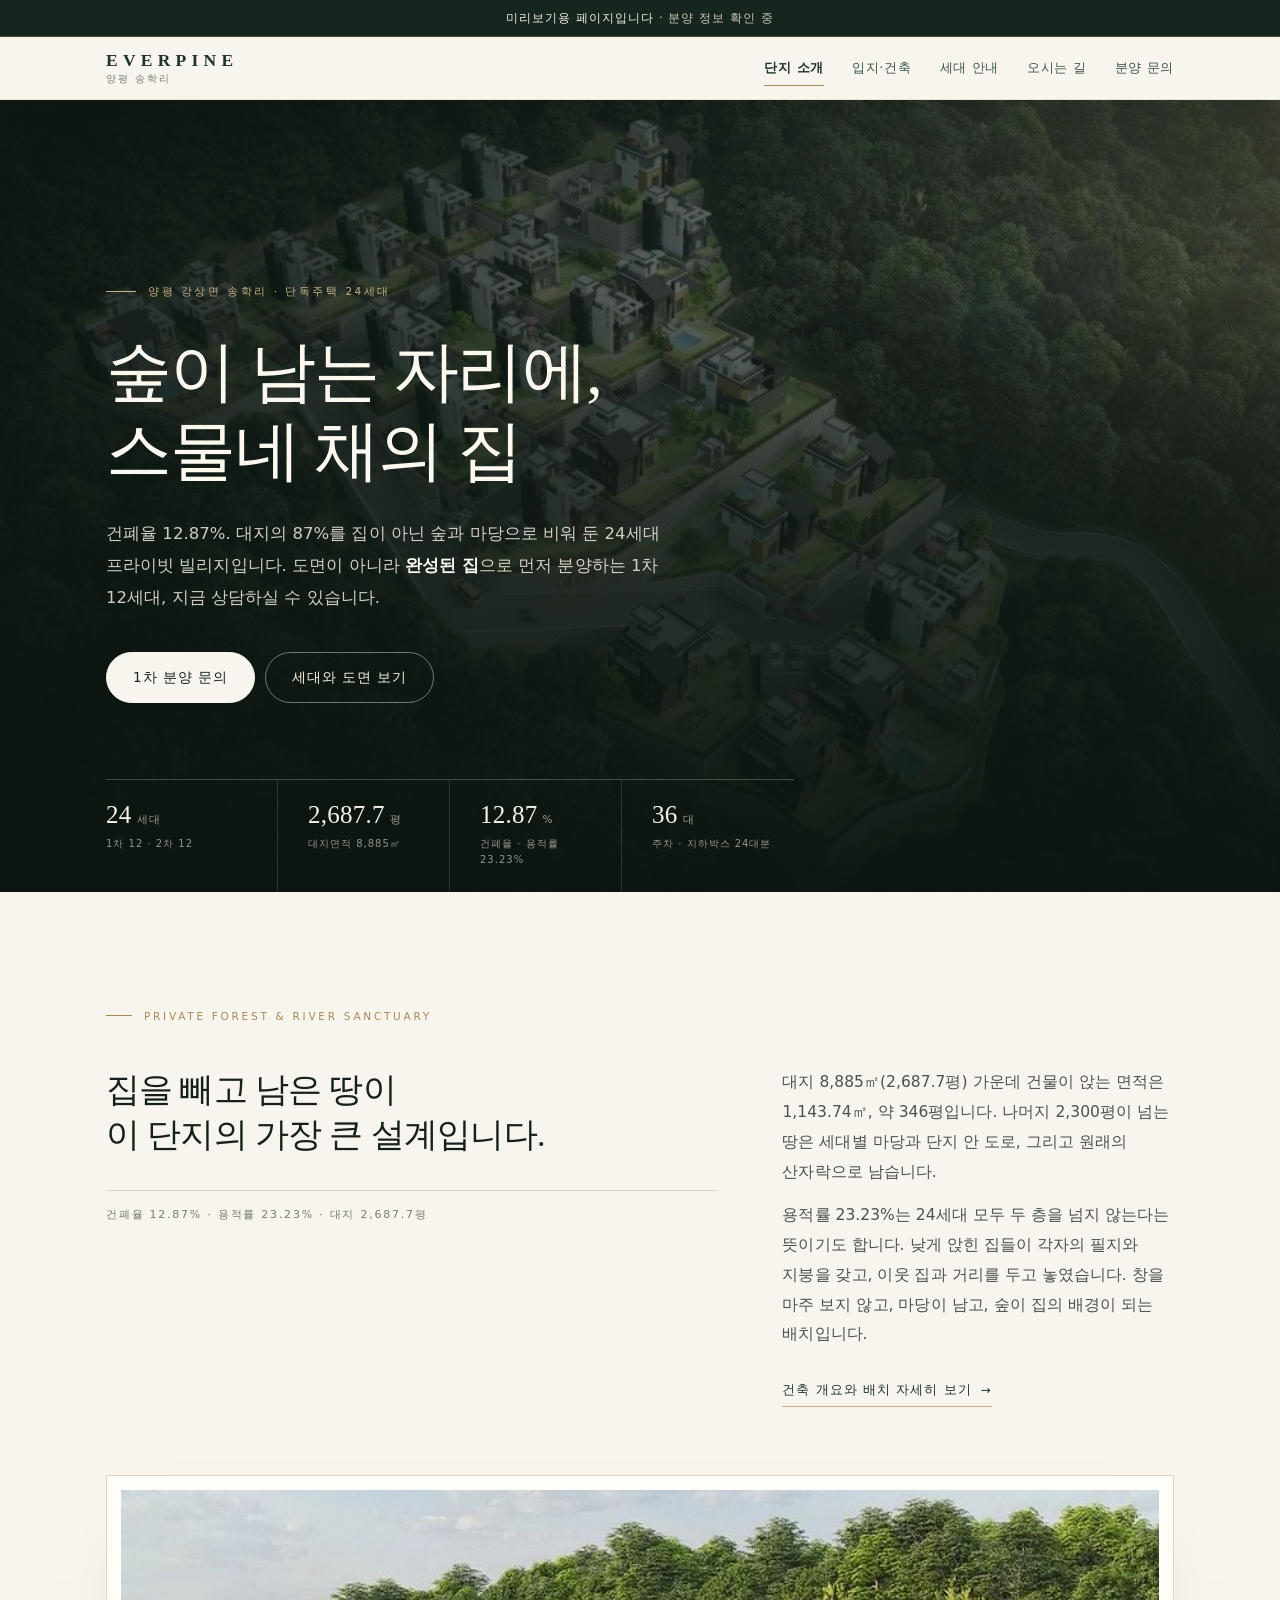
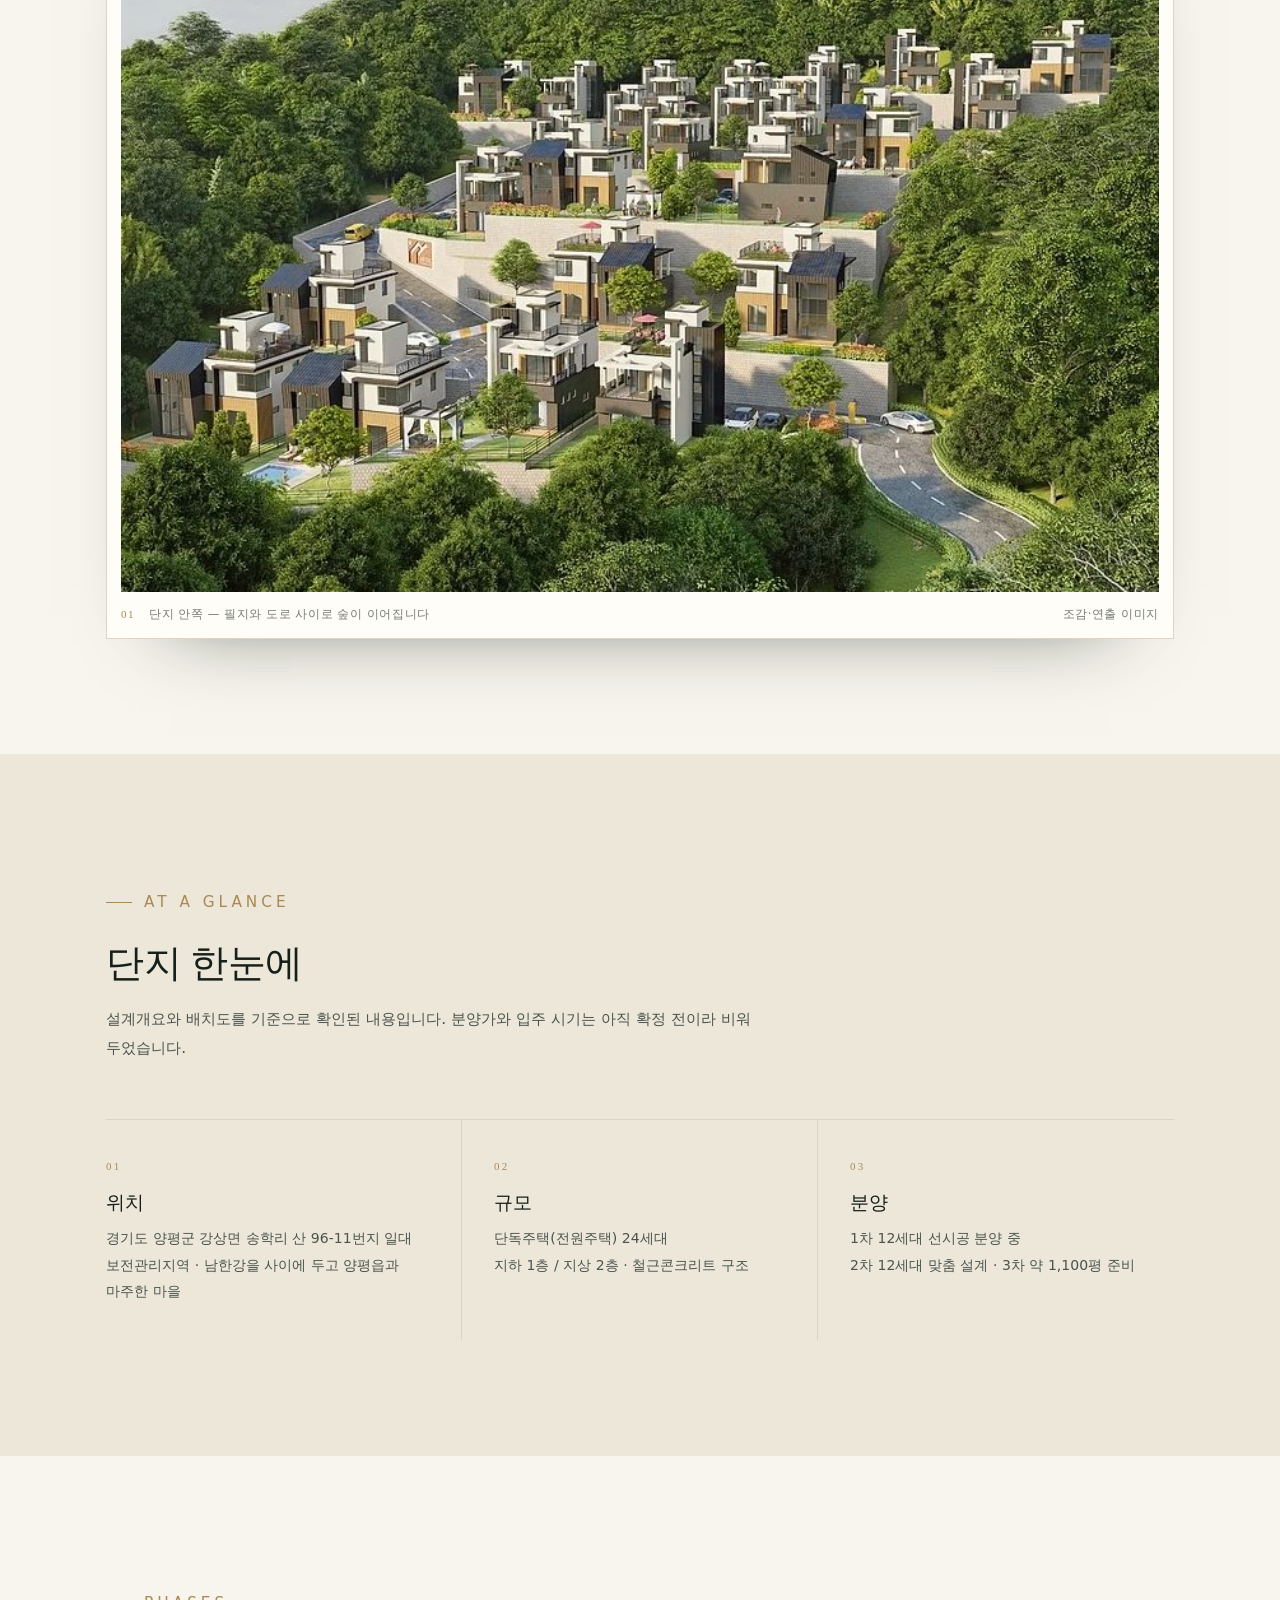
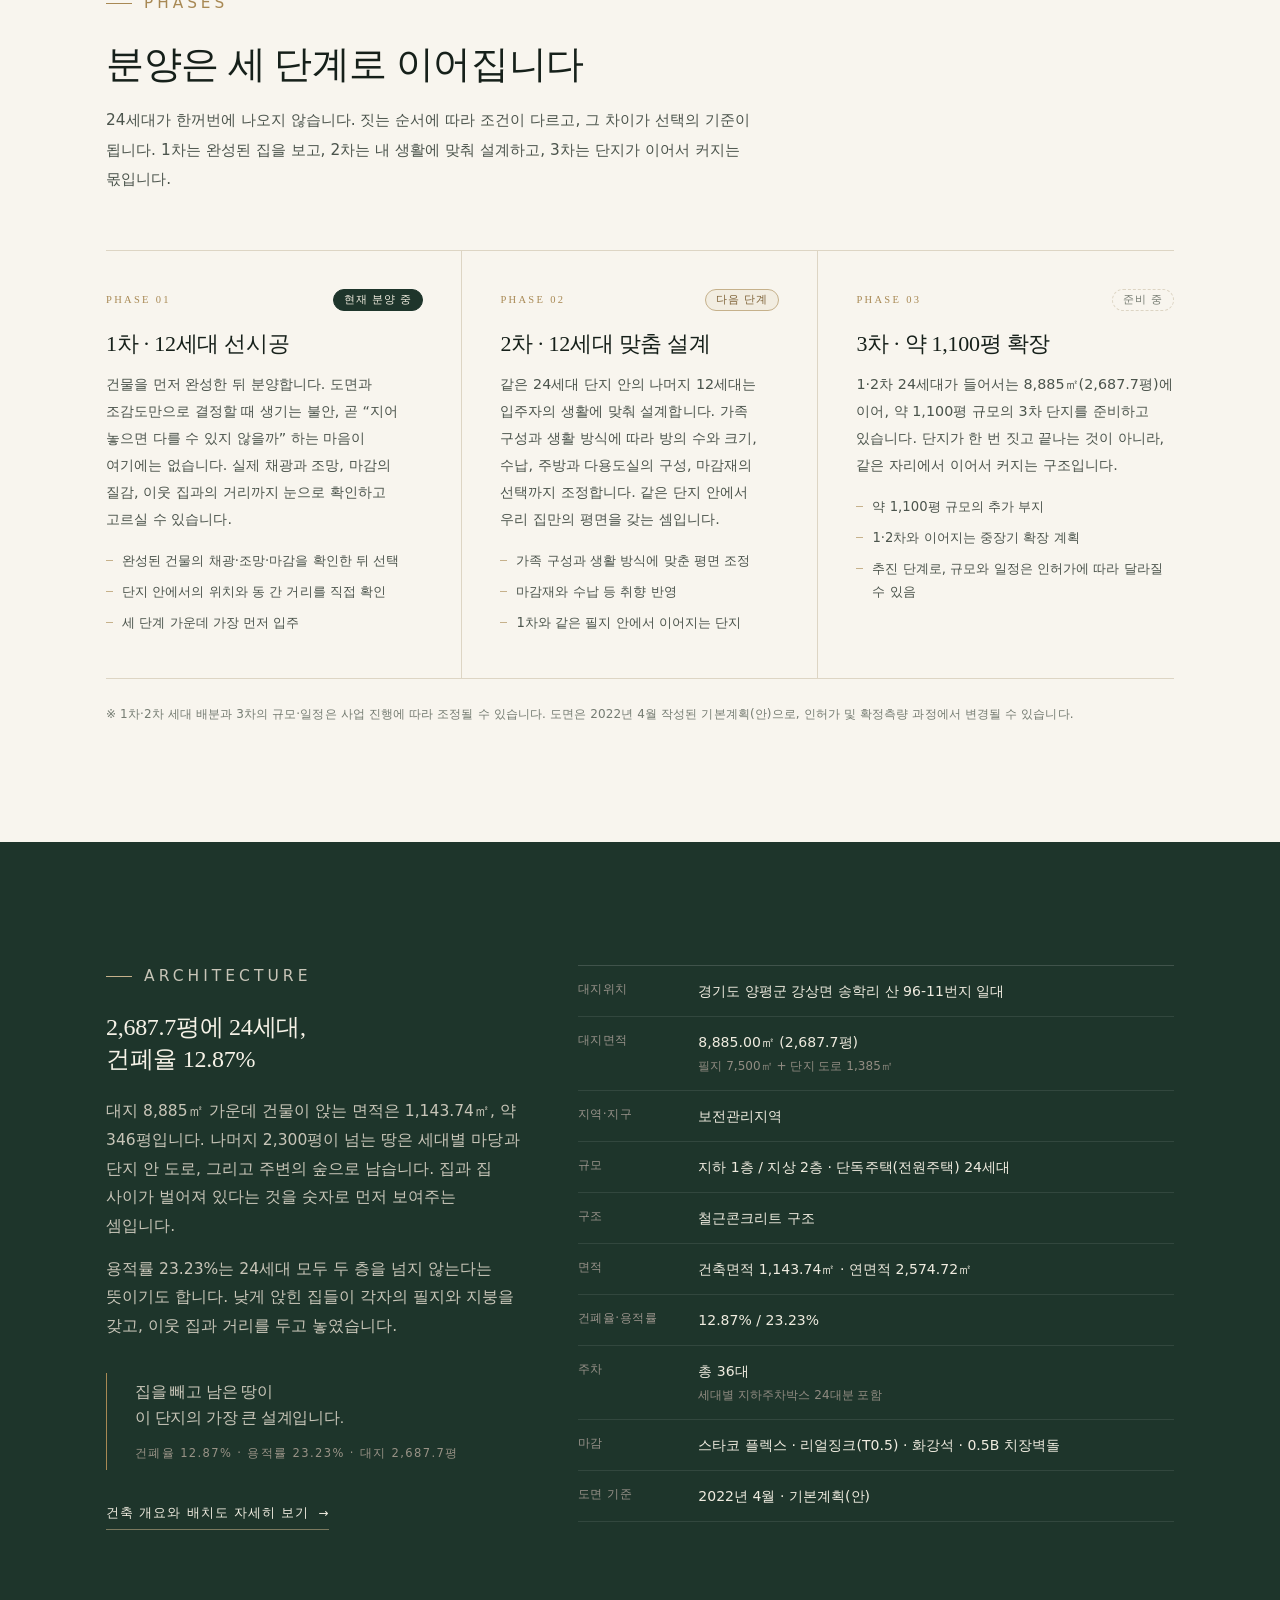
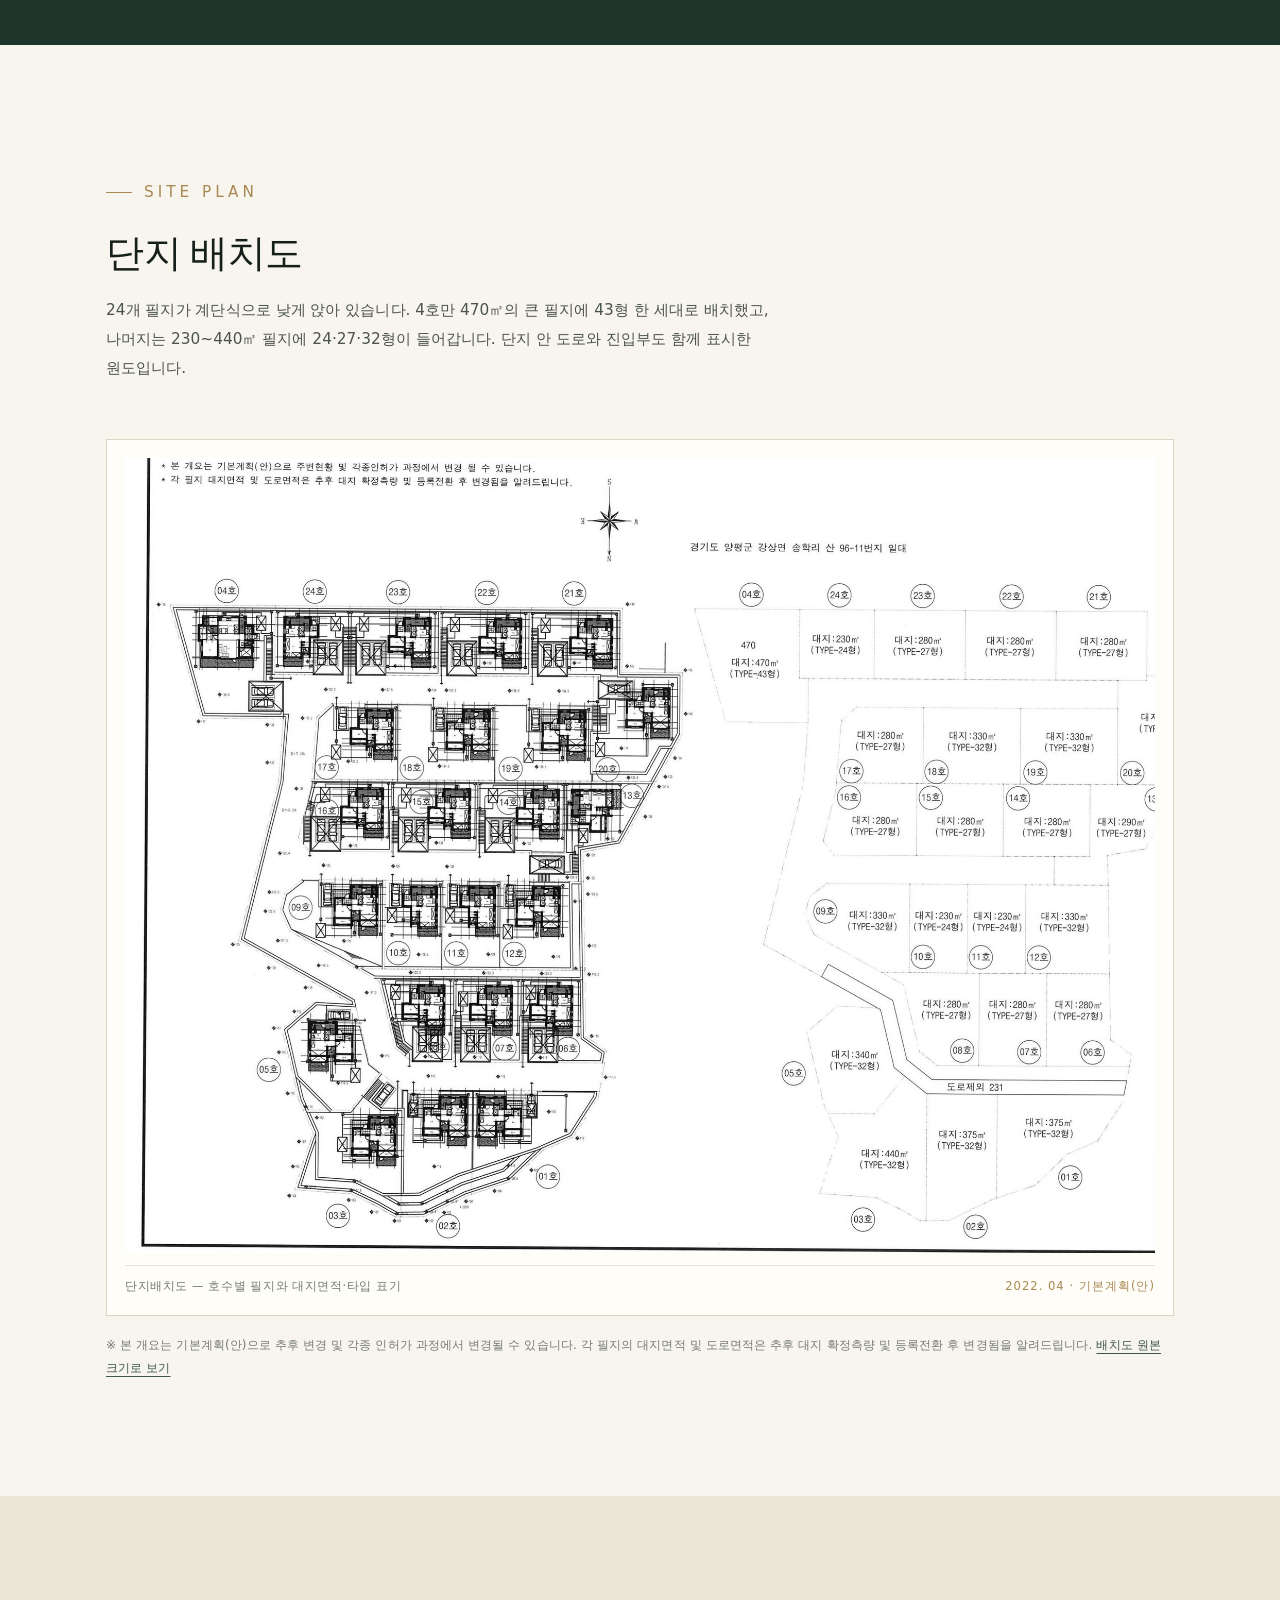
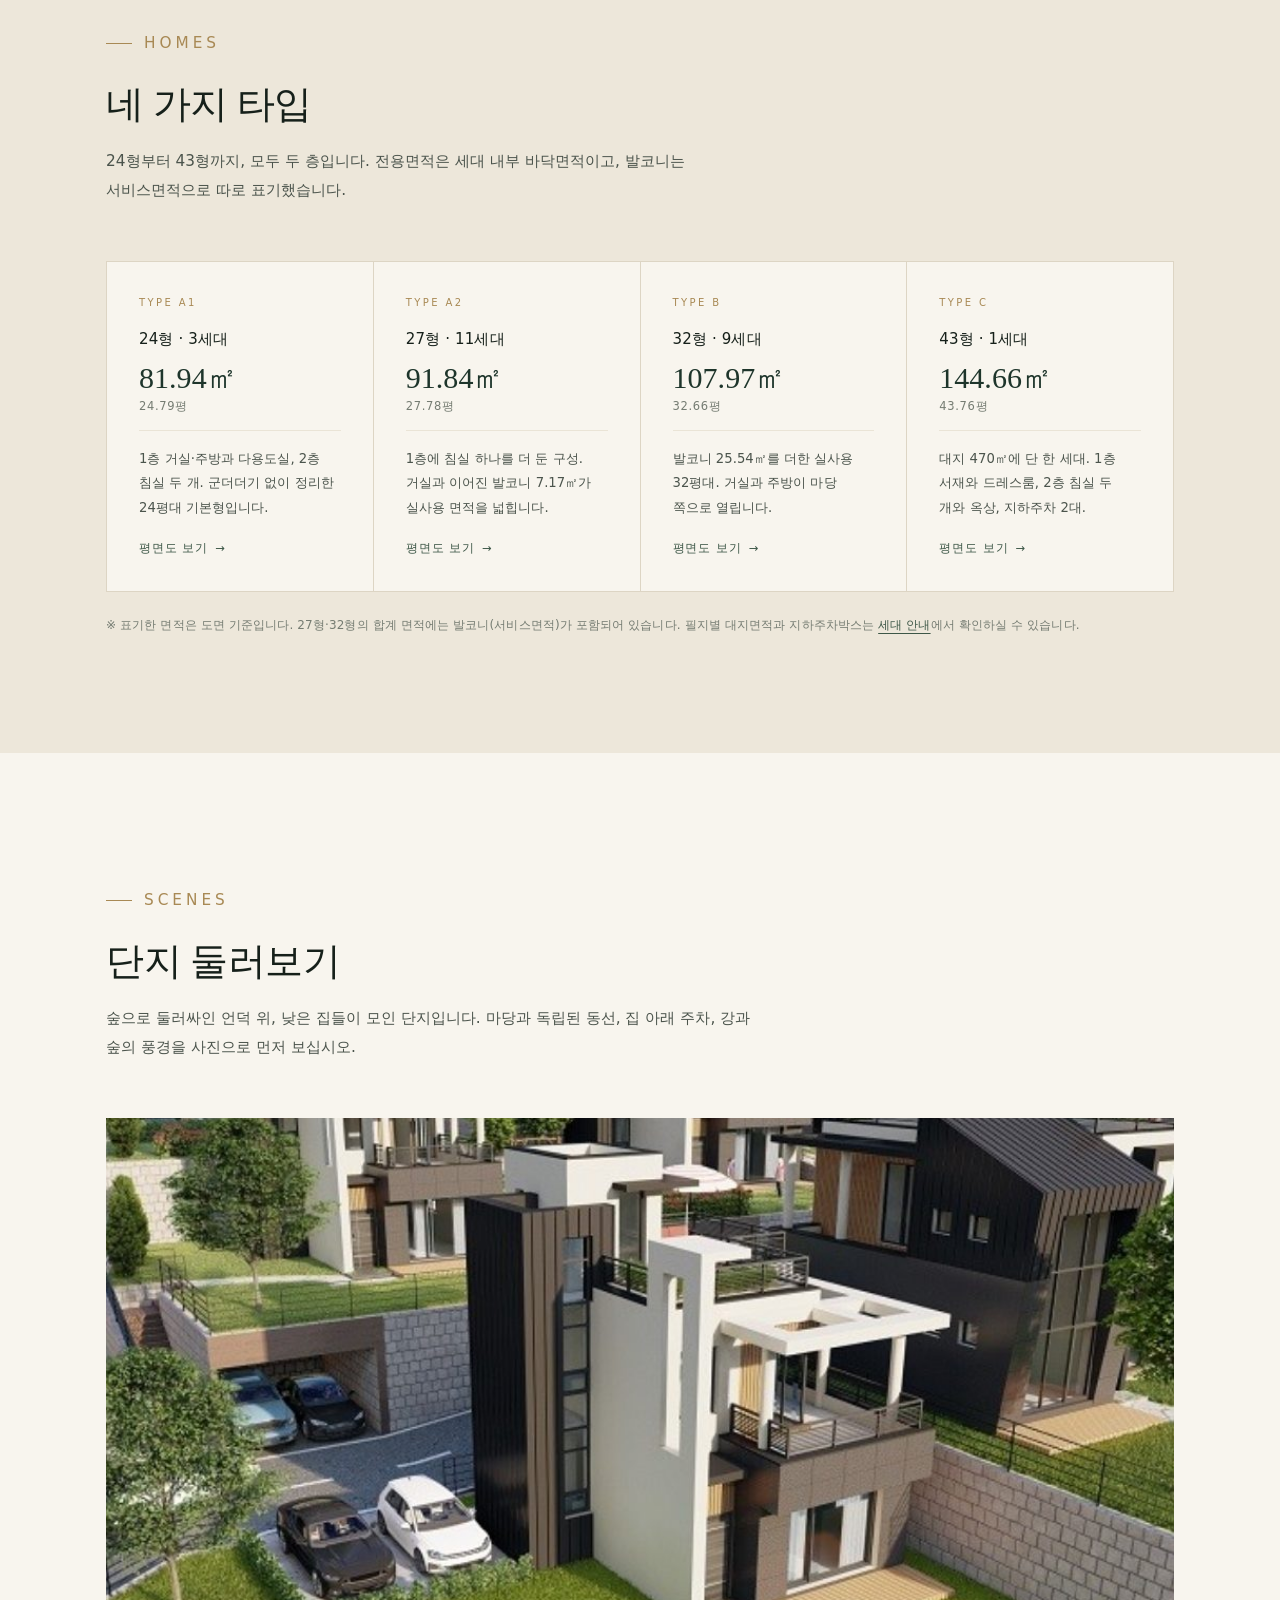
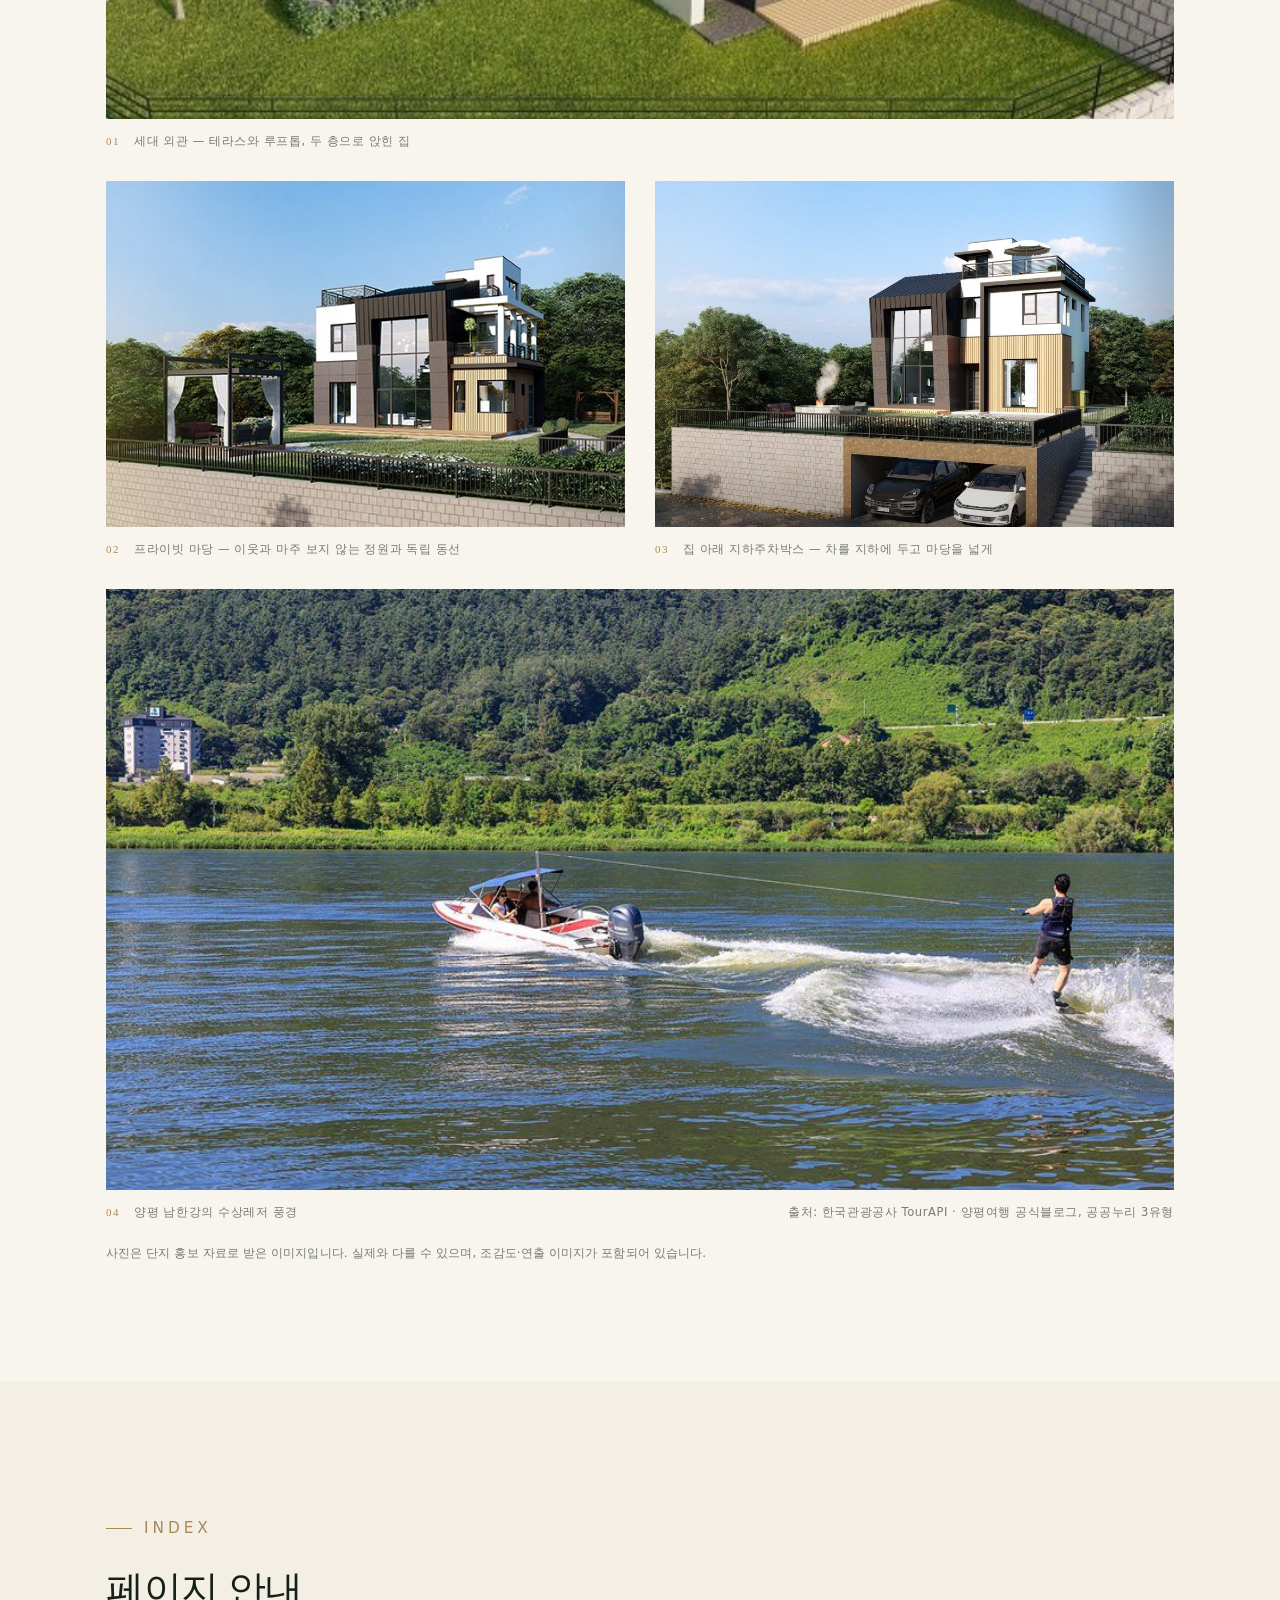
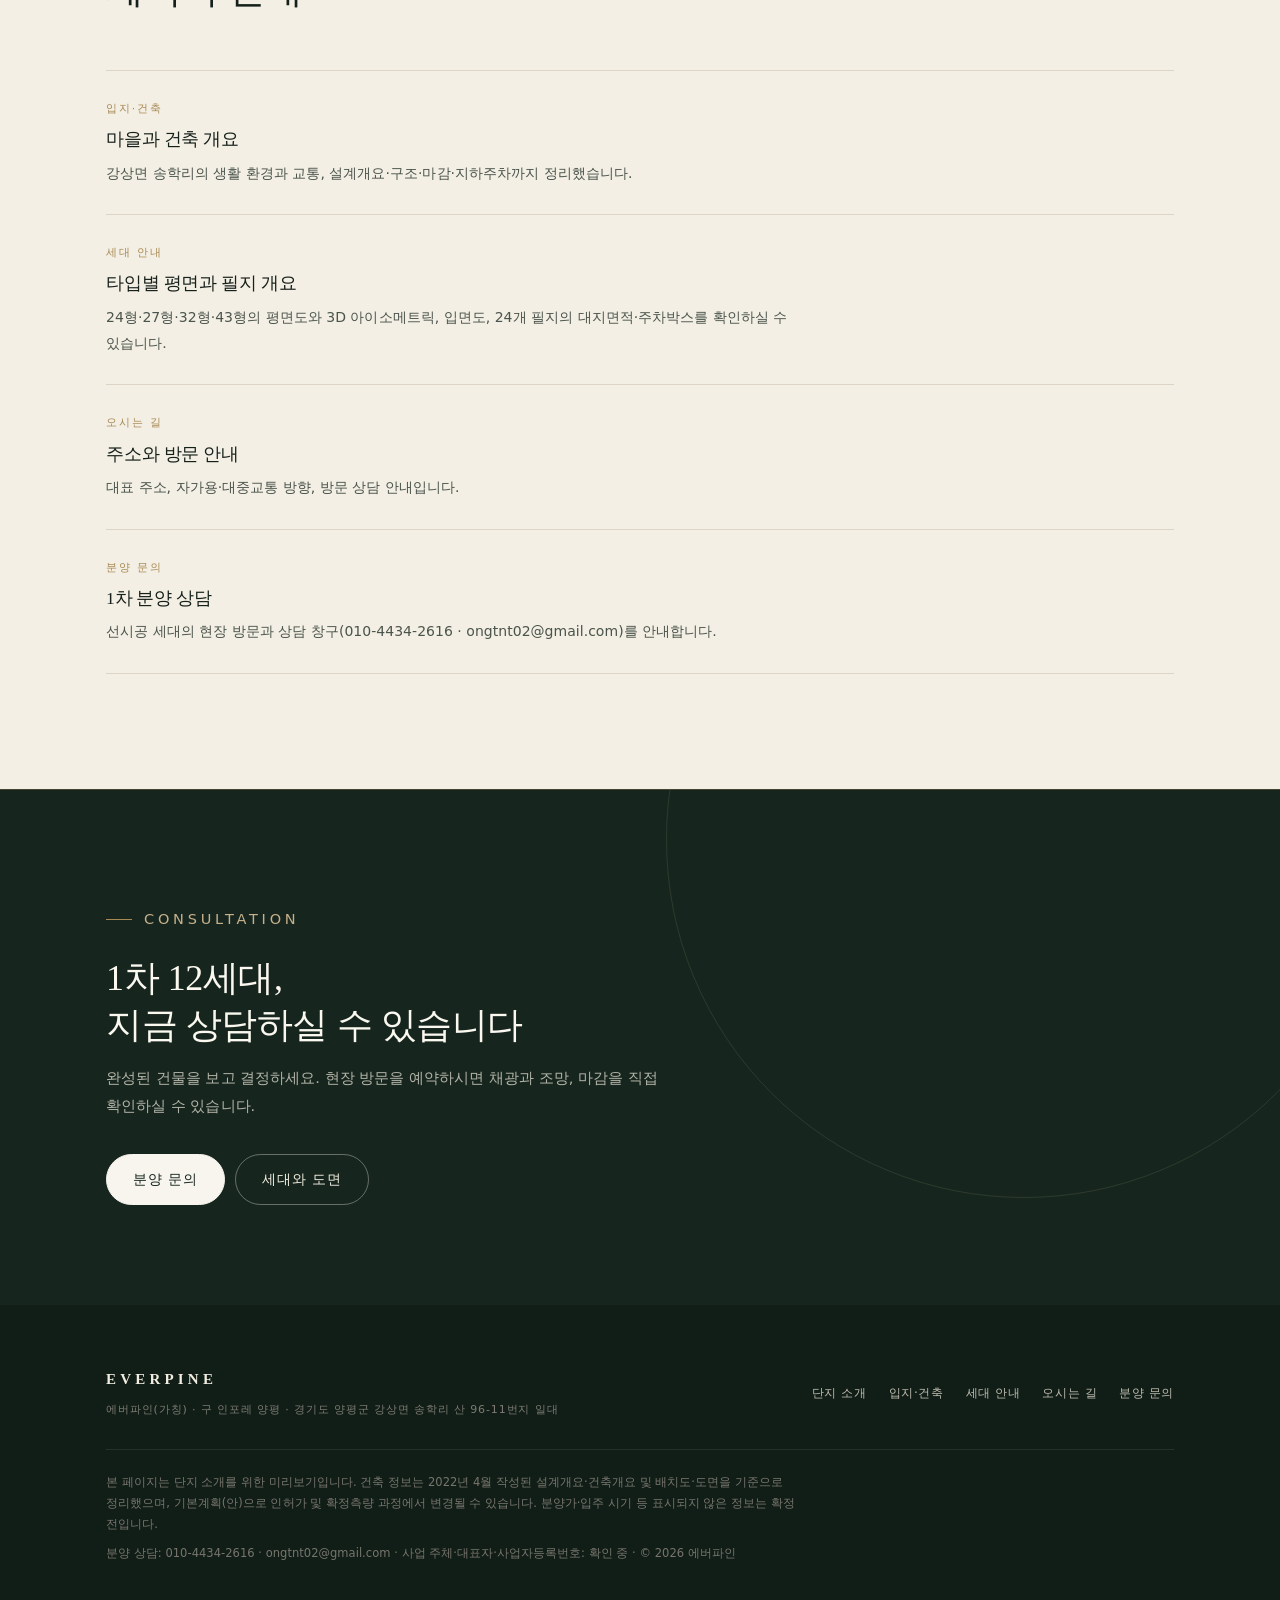
==== commit 660e102d: "everpine: 프라이빗 전원주택 디자인 리뉴얼(시네마틱 히어로·에디토리얼 레이아웃) + 이미지 로딩 검사" ====
--- a/everpine/index.html
+++ b/everpine/index.html
@@ -3,10 +3,10 @@
 <head>
 <meta charset="utf-8">
 <meta name="viewport" content="width=device-width, initial-scale=1">
-<title>에버파인 — 양평 송학리 24세대 타운하우스 · 1차 12세대 선시공 분양</title>
-<meta name="description" content="경기도 양평군 강상면 송학리 8,885㎡(2,687.7평)에 들어서는 24세대 타운하우스 에버파인. 1차 12세대는 선시공 분양, 2차 12세대는 맞춤 설계, 3차 약 1,100평 확장을 준비합니다.">
+<title>에버파인 — 양평 송학리 24세대 프라이빗 전원주택 · 1차 12세대 선시공 분양</title>
+<meta name="description" content="경기도 양평군 강상면 송학리 8,885㎡(2,687.7평)에 들어서는 24세대 프라이빗 전원주택 에버파인. 건폐율 12.87%로 대지의 87%를 자연으로 남겼습니다. 1차 12세대는 선시공 분양, 2차 12세대는 맞춤 설계, 3차 약 1,100평 확장을 준비합니다.">
 <meta name="robots" content="noindex, nofollow">
-<link rel="stylesheet" href="styles.css">
+<link rel="stylesheet" href="styles.css?v=20261122p">
 </head>
 <body>
 <a class="skip-link" href="#main">본문으로 바로 가기</a>
@@ -39,61 +39,82 @@
 
   <!-- 히어로 -->
   <section class="hero">
-    <div class="wrap hero-inner hero-split">
-      <div>
-        <span class="eyebrow">경기도 양평군 강상면 송학리 · 24세대</span>
-        <h1>남한강 건너,<br>숲이 남는 자리에 짓는 집</h1>
-        <p class="lede">
-          에버파인은 양평 강상면 송학리, 8,885㎡(2,687.7평)의 땅에 들어서는 24세대 타운하우스입니다.
-          지금은 <strong>1차 12세대를 먼저 짓고 분양</strong>합니다.
-          도면과 조감도가 아니라, 완성된 건물의 채광과 조망, 마감을 직접 보고 고르실 수 있습니다.
+    <figure class="hero-media">
+      <img src="assets/estate-aerial.jpg" alt="숲으로 둘러싸인 언덕 위, 계단식으로 낮게 앉힌 에버파인 24세대 단지 조감" width="966" height="543" loading="eager" decoding="async">
+    </figure>
+    <div class="wrap hero-inner">
+      <div class="hero-content">
+        <p class="hero-eyebrow">양평 강상면 송학리 · 단독주택 24세대</p>
+        <h1>숲이 남는 자리에,<br>스물네 채의 집</h1>
+        <p class="hero-lede">
+          건폐율 12.87%. 대지의 87%를 집이 아닌 숲과 마당으로 비워 둔 24세대 프라이빗 빌리지입니다.
+          도면이 아니라 <strong>완성된 집</strong>으로 먼저 분양하는 1차 12세대, 지금 상담하실 수 있습니다.
         </p>
         <div class="hero-actions">
           <a class="btn btn-primary" href="contact.html">1차 분양 문의</a>
           <a class="btn btn-ghost" href="homes.html">세대와 도면 보기</a>
         </div>
-        <div class="hero-meta">
-          <span>대지 2,687.7평</span>
-          <span>24세대</span>
-          <span>건폐율 12.87%</span>
-          <span>지하 1층 · 지상 2층</span>
-        </div>
-      </div>
-      <figure class="media hero-media">
-        <img src="assets/estate-aerial.jpg" alt="숲으로 둘러싸인 언덕 위에 들어선 타운하우스 단지 전경" width="966" height="543" loading="eager" decoding="async">
-        <figcaption>단지 전경</figcaption>
+        <ul class="hero-facts" aria-label="단지 주요 수치">
+          <li>
+            <span class="k">24<small>세대</small></span>
+            <span class="l">1차 12 · 2차 12</span>
+          </li>
+          <li>
+            <span class="k">2,687.7<small>평</small></span>
+            <span class="l">대지면적 8,885㎡</span>
+          </li>
+          <li>
+            <span class="k">12.87<small>%</small></span>
+            <span class="l">건폐율 · 용적률 23.23%</span>
+          </li>
+          <li>
+            <span class="k">36<small>대</small></span>
+            <span class="l">주차 · 지하박스 24대분</span>
+          </li>
+        </ul>
+      </div>
+    </div>
+  </section>
+
+  <!-- 도입 -->
+  <section class="section">
+    <div class="wrap">
+      <div class="lead">
+        <p class="eyebrow">Private Forest &amp; River Sanctuary</p>
+        <div class="lead-main">
+          <h2 class="statement">집을 빼고 남은 땅이<br>이 단지의 가장 큰 설계입니다.</h2>
+          <p class="lead-foot">건폐율 12.87% · 용적률 23.23% · 대지 2,687.7평</p>
+        </div>
+        <div class="lead-body">
+          <p>
+            대지 8,885㎡(2,687.7평) 가운데 건물이 앉는 면적은 1,143.74㎡, 약 346평입니다.
+            나머지 2,300평이 넘는 땅은 세대별 마당과 단지 안 도로, 그리고 원래의 산자락으로 남습니다.
+          </p>
+          <p>
+            용적률 23.23%는 24세대 모두 두 층을 넘지 않는다는 뜻이기도 합니다.
+            낮게 앉힌 집들이 각자의 필지와 지붕을 갖고, 이웃 집과 거리를 두고 놓였습니다.
+            창을 마주 보지 않고, 마당이 남고, 숲이 집의 배경이 되는 배치입니다.
+          </p>
+          <a class="link-arrow" href="about.html#density">건축 개요와 배치 자세히 보기</a>
+        </div>
+      </div>
+
+      <figure class="figure figure--framed figure--cover" style="margin-top:clamp(34px,5vw,64px)">
+        <img src="assets/estate-view.jpg" alt="계단식으로 배치된 타운하우스 동과 단지 안 도로, 뒤로 이어지는 숲" width="815" height="551" loading="lazy" decoding="async">
+        <figcaption>
+          <span class="fig-no">01</span>
+          <span>단지 안쪽 — 필지와 도로 사이로 숲이 이어집니다</span>
+          <span class="source">조감·연출 이미지</span>
+        </figcaption>
       </figure>
     </div>
   </section>
 
-  <!-- 숫자 -->
-  <section class="stat-band" aria-label="단지 주요 수치">
-    <div class="wrap">
-      <div class="stat-grid">
-        <div class="stat">
-          <span class="k">24<small>세대</small></span>
-          <span class="l">1차 12 · 2차 12</span>
-        </div>
-        <div class="stat">
-          <span class="k">2,687.7<small>평</small></span>
-          <span class="l">대지면적 8,885㎡</span>
-        </div>
-        <div class="stat">
-          <span class="k">12.87<small>%</small></span>
-          <span class="l">건폐율 · 용적률 23.23%</span>
-        </div>
-        <div class="stat">
-          <span class="k">36<small>대</small></span>
-          <span class="l">주차대수</span>
-        </div>
-      </div>
-    </div>
-  </section>
-
   <!-- 단지 한눈에 -->
-  <section class="section">
-    <div class="wrap">
-      <div class="section-head">
+  <section class="section section-tint">
+    <div class="wrap">
+      <div class="section-head">
+        <p class="eyebrow">At a Glance</p>
         <h2>단지 한눈에</h2>
         <p>설계개요와 배치도를 기준으로 확인된 내용입니다. 분양가와 입주 시기는 아직 확정 전이라 비워 두었습니다.</p>
       </div>
@@ -118,10 +139,10 @@
   </section>
 
   <!-- 분양 단계 -->
-  <section class="section section-tint" id="phases">
-    <div class="wrap">
-      <div class="section-head">
-        <span class="eyebrow">Phases</span>
+  <section class="section" id="phases">
+    <div class="wrap">
+      <div class="section-head">
+        <p class="eyebrow">Phases</p>
         <h2>분양은 세 단계로 이어집니다</h2>
         <p>
           24세대가 한꺼번에 나오지 않습니다. 짓는 순서에 따라 조건이 다르고, 그 차이가 선택의 기준이 됩니다.
@@ -131,17 +152,17 @@
 
       <div class="roadmap">
         <article class="phase">
-          <div class="phase-head">
-            <span class="phase-no">01</span>
-            <span class="status status-now">현재 분양 중</span>
+          <div class="phase-top">
+            <span class="phase-no">Phase 01</span>
+            <span class="status status--now">현재 분양 중</span>
           </div>
           <h3>1차 · 12세대 선시공</h3>
           <p>
-            1차 12세대는 건물을 먼저 완성한 뒤 분양합니다. 도면과 조감도만으로 결정할 때 생기는 불안,
+            건물을 먼저 완성한 뒤 분양합니다. 도면과 조감도만으로 결정할 때 생기는 불안,
             곧 “지어 놓으면 다를 수 있지 않을까” 하는 마음이 여기에는 없습니다.
             실제 채광과 조망, 마감의 질감, 이웃 집과의 거리까지 눈으로 확인하고 고르실 수 있습니다.
           </p>
-          <ul>
+          <ul class="ticks">
             <li>완성된 건물의 채광·조망·마감을 확인한 뒤 선택</li>
             <li>단지 안에서의 위치와 동 간 거리를 직접 확인</li>
             <li>세 단계 가운데 가장 먼저 입주</li>
@@ -149,9 +170,9 @@
         </article>
 
         <article class="phase">
-          <div class="phase-head">
-            <span class="phase-no">02</span>
-            <span class="status status-next">다음 단계</span>
+          <div class="phase-top">
+            <span class="phase-no">Phase 02</span>
+            <span class="status status--next">다음 단계</span>
           </div>
           <h3>2차 · 12세대 맞춤 설계</h3>
           <p>
@@ -159,7 +180,7 @@
             가족 구성과 생활 방식에 따라 방의 수와 크기, 수납, 주방과 다용도실의 구성, 마감재의 선택까지 조정합니다.
             같은 단지 안에서 우리 집만의 평면을 갖는 셈입니다.
           </p>
-          <ul>
+          <ul class="ticks">
             <li>가족 구성과 생활 방식에 맞춘 평면 조정</li>
             <li>마감재와 수납 등 취향 반영</li>
             <li>1차와 같은 필지 안에서 이어지는 단지</li>
@@ -167,16 +188,16 @@
         </article>
 
         <article class="phase">
-          <div class="phase-head">
-            <span class="phase-no">03</span>
-            <span class="status status-plan">준비 중</span>
+          <div class="phase-top">
+            <span class="phase-no">Phase 03</span>
+            <span class="status status--plan">준비 중</span>
           </div>
           <h3>3차 · 약 1,100평 확장</h3>
           <p>
             1·2차 24세대가 들어서는 8,885㎡(2,687.7평)에 이어, 약 1,100평 규모의 3차 단지를 준비하고 있습니다.
             단지가 한 번 짓고 끝나는 것이 아니라, 같은 자리에서 이어서 커지는 구조입니다.
           </p>
-          <ul>
+          <ul class="ticks">
             <li>약 1,100평 규모의 추가 부지</li>
             <li>1·2차와 이어지는 중장기 확장 계획</li>
             <li>추진 단계로, 규모와 일정은 인허가에 따라 달라질 수 있음</li>
@@ -184,7 +205,7 @@
         </article>
       </div>
 
-      <p class="note" style="margin-top:22px">
+      <p class="note" style="margin-top:24px">
         ※ 1차·2차 세대 배분과 3차의 규모·일정은 사업 진행에 따라 조정될 수 있습니다. 도면은 2022년 4월 작성된 기본계획(안)으로,
         인허가 및 확정측량 과정에서 변경될 수 있습니다.
       </p>
@@ -192,12 +213,12 @@
   </section>
 
   <!-- 건축 개요 -->
-  <section class="section" id="overview">
-    <div class="wrap split split-2">
+  <section class="section section-deep" id="overview">
+    <div class="wrap spread spread--wide-text">
       <div class="prose">
-        <span class="eyebrow">Architecture</span>
+        <p class="eyebrow">Architecture</p>
         <h2>2,687.7평에 24세대,<br>건폐율 12.87%</h2>
-        <p style="margin-top:16px">
+        <p style="margin-top:22px">
           대지 8,885㎡ 가운데 건물이 앉는 면적은 1,143.74㎡, 약 346평입니다.
           나머지 2,300평이 넘는 땅은 세대별 마당과 단지 안 도로, 그리고 주변의 숲으로 남습니다.
           집과 집 사이가 벌어져 있다는 것을 숫자로 먼저 보여주는 셈입니다.
@@ -206,12 +227,12 @@
           용적률 23.23%는 24세대 모두 두 층을 넘지 않는다는 뜻이기도 합니다.
           낮게 앉힌 집들이 각자의 필지와 지붕을 갖고, 이웃 집과 거리를 두고 놓였습니다.
         </p>
-        <p class="pull">
+        <p class="pull" style="margin-top:32px">
           집을 빼고 남은 땅이<br>이 단지의 가장 큰 설계입니다.
           <small>건폐율 12.87% · 용적률 23.23% · 대지 2,687.7평</small>
         </p>
-        <p style="margin-top:22px">
-          <a class="body-link" href="about.html#architecture">건축 개요와 배치도 자세히 보기</a>
+        <p style="margin-top:28px">
+          <a class="link-arrow" href="about.html#architecture">건축 개요와 배치도 자세히 보기</a>
         </p>
       </div>
 
@@ -263,10 +284,10 @@
   </section>
 
   <!-- 배치도 -->
-  <section class="section section-tint" id="site-plan">
-    <div class="wrap">
-      <div class="section-head">
-        <span class="eyebrow">Site Plan</span>
+  <section class="section" id="site-plan">
+    <div class="wrap">
+      <div class="section-head">
+        <p class="eyebrow">Site Plan</p>
         <h2>단지 배치도</h2>
         <p>
           24개 필지가 계단식으로 낮게 앉아 있습니다. 4호만 470㎡의 큰 필지에 43형 한 세대로 배치했고,
@@ -280,7 +301,7 @@
           <span class="scale">2022. 04 · 기본계획(안)</span>
         </figcaption>
       </figure>
-      <p class="note" style="margin-top:16px">
+      <p class="note" style="margin-top:18px">
         ※ 본 개요는 기본계획(안)으로 추후 변경 및 각종 인허가 과정에서 변경될 수 있습니다.
         각 필지의 대지면적 및 도로면적은 추후 대지 확정측량 및 등록전환 후 변경됨을 알려드립니다.
         <a href="assets/site-plan.jpg" target="_blank" rel="noopener">배치도 원본 크기로 보기</a>
@@ -289,57 +310,49 @@
   </section>
 
   <!-- 타입 -->
-  <section class="section" id="types">
-    <div class="wrap">
-      <div class="section-head">
-        <span class="eyebrow">Homes</span>
+  <section class="section section-tint" id="types">
+    <div class="wrap">
+      <div class="section-head">
+        <p class="eyebrow">Homes</p>
         <h2>네 가지 타입</h2>
         <p>24형부터 43형까지, 모두 두 층입니다. 전용면적은 세대 내부 바닥면적이고, 발코니는 서비스면적으로 따로 표기했습니다.</p>
       </div>
 
       <div class="type-grid">
         <a class="type-card" href="homes.html#type-a1">
-          <div class="type-head">
-            <span class="type-name">TYPE A1</span>
-            <span class="type-tag">24형 · 3세대</span>
-          </div>
+          <span class="type-tag">Type A1</span>
+          <span class="type-name">24형 · 3세대</span>
           <span class="type-size">81.94㎡<small>24.79평</small></span>
-          <p>1층 거실·주방과 다용도실, 2층 침실 두 개. 군더더기 없이 정리한 24평대 기본형입니다.</p>
-          <span class="type-more">평면도 보기 →</span>
+          <p class="type-desc">1층 거실·주방과 다용도실, 2층 침실 두 개. 군더더기 없이 정리한 24평대 기본형입니다.</p>
+          <span class="type-more">평면도 보기</span>
         </a>
 
         <a class="type-card" href="homes.html#type-a2">
-          <div class="type-head">
-            <span class="type-name">TYPE A2</span>
-            <span class="type-tag">27형 · 11세대</span>
-          </div>
+          <span class="type-tag">Type A2</span>
+          <span class="type-name">27형 · 11세대</span>
           <span class="type-size">91.84㎡<small>27.78평</small></span>
-          <p>1층에 침실 하나를 더 둔 구성. 거실과 이어진 발코니 7.17㎡가 실사용 면적을 넓힙니다.</p>
-          <span class="type-more">평면도 보기 →</span>
+          <p class="type-desc">1층에 침실 하나를 더 둔 구성. 거실과 이어진 발코니 7.17㎡가 실사용 면적을 넓힙니다.</p>
+          <span class="type-more">평면도 보기</span>
         </a>
 
         <a class="type-card" href="homes.html#type-b">
-          <div class="type-head">
-            <span class="type-name">TYPE B</span>
-            <span class="type-tag">32형 · 9세대</span>
-          </div>
+          <span class="type-tag">Type B</span>
+          <span class="type-name">32형 · 9세대</span>
           <span class="type-size">107.97㎡<small>32.66평</small></span>
-          <p>발코니 25.54㎡를 더한 실사용 32평대. 거실과 주방이 마당 쪽으로 열립니다.</p>
-          <span class="type-more">평면도 보기 →</span>
+          <p class="type-desc">발코니 25.54㎡를 더한 실사용 32평대. 거실과 주방이 마당 쪽으로 열립니다.</p>
+          <span class="type-more">평면도 보기</span>
         </a>
 
         <a class="type-card" href="homes.html#type-c">
-          <div class="type-head">
-            <span class="type-name">TYPE C</span>
-            <span class="type-tag">43형 · 1세대</span>
-          </div>
+          <span class="type-tag">Type C</span>
+          <span class="type-name">43형 · 1세대</span>
           <span class="type-size">144.66㎡<small>43.76평</small></span>
-          <p>대지 470㎡에 단 한 세대. 1층 서재와 드레스룸, 2층 침실 두 개와 옥상, 지하주차 2대.</p>
-          <span class="type-more">평면도 보기 →</span>
+          <p class="type-desc">대지 470㎡에 단 한 세대. 1층 서재와 드레스룸, 2층 침실 두 개와 옥상, 지하주차 2대.</p>
+          <span class="type-more">평면도 보기</span>
         </a>
       </div>
 
-      <p class="note" style="margin-top:20px">
+      <p class="note" style="margin-top:22px">
         ※ 표기한 면적은 도면 기준입니다. 27형·32형의 합계 면적에는 발코니(서비스면적)가 포함되어 있습니다.
         필지별 대지면적과 지하주차박스는 <a href="homes.html#lots">세대 안내</a>에서 확인하실 수 있습니다.
       </p>
@@ -347,40 +360,48 @@
   </section>
 
   <!-- 사진 -->
-  <section class="section section-tint">
-    <div class="wrap">
-      <div class="section-head">
+  <section class="section">
+    <div class="wrap">
+      <div class="section-head">
+        <p class="eyebrow">Scenes</p>
         <h2>단지 둘러보기</h2>
-        <p>숲으로 둘러싸인 언덕 위, 낮은 집들이 모인 단지입니다.</p>
-      </div>
+        <p>숲으로 둘러싸인 언덕 위, 낮은 집들이 모인 단지입니다. 마당과 독립된 동선, 집 아래 주차, 강과 숲의 풍경을 사진으로 먼저 보십시오.</p>
+      </div>
+
       <div class="gallery">
-        <figure class="media">
-          <img src="assets/estate-view.jpg" alt="계단식으로 배치된 타운하우스 동과 단지 안 도로" width="815" height="551" loading="lazy" decoding="async">
-          <figcaption>단지 안쪽 모습</figcaption>
+        <figure class="figure figure--wide">
+          <img src="assets/house-front.jpg" alt="테라스와 루프톱을 둔 저층 주택과 주차 공간" width="1013" height="672" loading="lazy" decoding="async">
+          <figcaption><span class="fig-no">01</span><span>세대 외관 — 테라스와 루프톱, 두 층으로 앉힌 집</span></figcaption>
         </figure>
-        <figure class="media">
-          <img src="assets/house-front.jpg" alt="테라스와 루프톱을 둔 저층 주택과 주차 공간" width="1013" height="672" loading="lazy" decoding="async">
-          <figcaption>세대 외관</figcaption>
+        <figure class="figure">
+          <img src="assets/house-side.jpg" alt="파고라와 잔디 마당이 있는 세대의 프라이빗 정원" width="600" height="400" loading="lazy" decoding="async">
+          <figcaption><span class="fig-no">02</span><span>프라이빗 마당 — 이웃과 마주 보지 않는 정원과 독립 동선</span></figcaption>
         </figure>
-        <figure class="media">
-          <img src="assets/house-entry.jpg" alt="차량 출입이 가능한 지하 주차장과 주택 입구" width="966" height="634" loading="lazy" decoding="async">
-          <figcaption>주차 공간과 입구</figcaption>
+        <figure class="figure">
+          <img src="assets/house-entry.jpg" alt="집 아래 지하주차박스에 차량 두 대가 주차된 세대와 2층 테라스" width="966" height="634" loading="lazy" decoding="async">
+          <figcaption><span class="fig-no">03</span><span>집 아래 지하주차박스 — 차를 지하에 두고 마당을 넓게</span></figcaption>
         </figure>
-        <figure class="media">
+        <figure class="figure figure--wide">
           <img src="assets/scenery.jpg" alt="물이 풍부한 양평 남한강에서 보트와 수상레저를 즐기는 시원한 여름 풍경" width="940" height="627" loading="lazy" decoding="async">
-          <figcaption>양평 남한강의 수상레저 풍경 (출처: 한국관광공사 TourAPI · 양평여행 공식블로그, 공공누리 3유형)</figcaption>
+          <figcaption>
+            <span class="fig-no">04</span>
+            <span>양평 남한강의 수상레저 풍경</span>
+            <span class="source">출처: 한국관광공사 TourAPI · 양평여행 공식블로그, 공공누리 3유형</span>
+          </figcaption>
         </figure>
       </div>
-      <p class="note" style="margin-top:16px">
+
+      <p class="note" style="margin-top:20px">
         사진은 단지 홍보 자료로 받은 이미지입니다. 실제와 다를 수 있으며, 조감도·연출 이미지가 포함되어 있습니다.
       </p>
     </div>
   </section>
 
   <!-- 페이지 안내 -->
-  <section class="section">
-    <div class="wrap">
-      <div class="section-head">
+  <section class="section section-linen2">
+    <div class="wrap">
+      <div class="section-head">
+        <p class="eyebrow">Index</p>
         <h2>페이지 안내</h2>
       </div>
       <ul class="item-list">
@@ -392,7 +413,7 @@
         <li class="item">
           <span class="meta">세대 안내</span>
           <h3><a href="homes.html">타입별 평면과 필지 개요</a></h3>
-          <p>24형·27형·32형·43형의 평면도와 입면도, 24개 필지의 대지면적·주차박스를 확인하실 수 있습니다.</p>
+          <p>24형·27형·32형·43형의 평면도와 3D 아이소메트릭, 입면도, 24개 필지의 대지면적·주차박스를 확인하실 수 있습니다.</p>
         </li>
         <li class="item">
           <span class="meta">오시는 길</span>
@@ -411,7 +432,8 @@
   <!-- CTA -->
   <section class="cta-band">
     <div class="wrap">
-      <h2>1차 12세대, 지금 상담하실 수 있습니다</h2>
+      <p class="eyebrow" style="color:var(--brass-soft)">Consultation</p>
+      <h2>1차 12세대,<br>지금 상담하실 수 있습니다</h2>
       <p>완성된 건물을 보고 결정하세요. 현장 방문을 예약하시면 채광과 조망, 마감을 직접 확인하실 수 있습니다.</p>
       <div class="cta-actions">
         <a class="btn btn-primary" href="contact.html">분양 문의</a>
--- a/everpine/styles.css
+++ b/everpine/styles.css
@@ -1,38 +1,49 @@
+@charset "utf-8";
 /* ============================================================
-   에버파인(EVERPINE) — 양평 송학리 타운하우스 소개 페이지
-   공통 스타일 (5페이지 공용)
-   ------------------------------------------------------------
-   · 외부 CDN·웹폰트·이미지 파일 없이 자체 완결 (인터넷 없이 열려도 그대로 보임)
-   · 색을 바꾸려면 아래 :root 값만 수정
-   · 모바일 우선(mobile first) — 기본이 폰 화면, 넓은 화면에서 확장
+   에버파인(EVERPINE) — 양평 송학리 프라이빗 전원주택
+   공통 스타일 (5페이지 공용) · 디자인 리뉴얼 2026-11-22
+
+   · 외부 CDN·웹폰트·스크립트 없이 자체 완결
+   · 색·간격은 아래 :root 값만 바꾸면 전체 톤이 바뀝니다
+   · 모바일 우선 — 기본이 폰 화면, 넓은 화면에서 확장
    ============================================================ */
 
 :root {
-  /* 색 — 짙은 그린 + 베이지 */
+  /* 숲과 돌 — 딥 포레스트 / 웜 리넨 / 오크 브라스 / 스톤 */
+  --forest-deep: #16261e;
   --forest: #1e352b;
-  --forest-deep: #15261e;
-  --moss: #3f5a49;
-  --sage: #7d907f;
-  --brass: #a98a55;
-
-  --ink: #1b211c;
+  --forest-soft: #264134;
+  --moss: #3d5747;
+  --sage: #8b9b8a;
+
+  --brass: #a88954;
+  --brass-soft: #c6b18b;
+
+  --linen: #f8f5ee;
+  --linen-2: #f3efe4;
+  --stone: #ede7da;
+  --stone-2: #e3dbc8;
+  --ivory: #fffdf8;
+
+  --ink: #16201a;
   --body: #4b544c;
-  --muted: #858d84;
-
-  --cream: #faf7f0;
-  --sand: #efe8d9;
-  --sand-2: #e4dac4;
-  --line: #ddd6c6;
-  --line-soft: #e9e3d5;
-
-  /* 글꼴 — 제목은 명조 계열, 본문은 고딕 계열 (설치된 시스템 글꼴 사용) */
+  --muted: #757c72;
+
+  --line: #ddd5c4;
+  --line-soft: #eae4d6;
+  --line-dark: rgba(255, 255, 255, 0.15);
+  --line-dark-soft: rgba(255, 255, 255, 0.09);
+
+  /* 글꼴 — 제목은 명조 계열, 본문은 고딕 계열 (설치된 시스템 글꼴) */
   --serif: "Nanum Myeongjo", "Noto Serif KR", "Noto Serif CJK KR", "Apple SD Gothic Neo",
            "Batang", Georgia, "Times New Roman", serif;
   --sans: system-ui, -apple-system, BlinkMacSystemFont, "Apple SD Gothic Neo",
           "Malgun Gothic", "Noto Sans KR", "Segoe UI", Roboto, "Helvetica Neue", Arial, sans-serif;
 
-  --wrap: 1080px;
-  --radius: 4px;
+  --wrap: 1180px;
+  --gutter: clamp(20px, 5vw, 56px);
+  --section-y: clamp(64px, 9vw, 124px);
+  --radius: 2px;
 }
 
 /* ---------- 기본 ---------- */
@@ -45,11 +56,12 @@
 
 body {
   margin: 0;
-  background: var(--cream);
+  background: var(--linen);
   color: var(--body);
   font-family: var(--sans);
   font-size: 16px;
   line-height: 1.85;
+  letter-spacing: 0.002em;
   -webkit-font-smoothing: antialiased;
   word-break: keep-all;
   overflow-wrap: break-word;
@@ -59,27 +71,25 @@
   margin: 0;
   font-family: var(--serif);
   color: var(--ink);
-  font-weight: 600;
-  line-height: 1.32;
-  letter-spacing: -0.01em;
+  font-weight: 500;
+  line-height: 1.34;
+  letter-spacing: -0.012em;
 }
 
 p { margin: 0; }
-
 ul, ol { margin: 0; padding: 0; list-style: none; }
-
 img, svg { display: block; max-width: 100%; }
-
 a { color: inherit; text-decoration: none; }
-
-strong { font-weight: 700; color: var(--ink); }
-
-::selection { background: var(--forest); color: var(--cream); }
+strong { font-weight: 600; color: var(--ink); }
+figure { margin: 0; }
+dl, dd, dt { margin: 0; }
+
+::selection { background: var(--forest); color: var(--linen); }
 
 :focus-visible {
-  outline: 2px solid var(--brass);
-  outline-offset: 3px;
-  border-radius: 2px;
+  outline: 1px solid var(--brass);
+  outline-offset: 4px;
+  border-radius: 1px;
 }
 
 .skip-link {
@@ -87,9 +97,10 @@
   left: -9999px;
   top: 0;
   background: var(--forest);
-  color: var(--cream);
-  padding: 10px 16px;
+  color: var(--linen);
+  padding: 10px 18px;
   z-index: 100;
+  font-size: 14px;
 }
 .skip-link:focus { left: 12px; top: 12px; }
 
@@ -97,311 +108,919 @@
   width: 100%;
   max-width: var(--wrap);
   margin-inline: auto;
-  padding-inline: clamp(20px, 5vw, 44px);
-}
-
-/* ---------- 상단 임시 안내 배너 (명칭 확정 후 제거) ---------- */
+  padding-inline: var(--gutter);
+}
+
+.wrap--narrow { max-width: 820px; }
+
+[id] { scroll-margin-top: 96px; }
+
+/* ---------- 상단 임시 안내 배너 ---------- */
 .notice-bar {
   background: var(--forest-deep);
-  color: #e8e2d4;
-  font-size: 12.5px;
+  color: #cfc9ba;
+  border-bottom: 1px solid rgba(168, 137, 84, 0.35);
+  font-size: 11.5px;
   line-height: 1.6;
-  letter-spacing: 0.02em;
+  letter-spacing: 0.09em;
   text-align: center;
-  padding: 9px 18px;
-}
-.notice-bar strong { color: #fff; font-weight: 600; }
+  padding: 9px 20px;
+}
+.notice-bar strong { color: #f3efe4; font-weight: 500; }
 
 /* ---------- 헤더 ---------- */
 .site-header {
   position: sticky;
   top: 0;
-  z-index: 30;
-  background: rgba(250, 247, 240, 0.94);
-  backdrop-filter: blur(8px);
+  z-index: 40;
+  background: rgba(248, 245, 238, 0.92);
+  -webkit-backdrop-filter: blur(14px) saturate(120%);
+  backdrop-filter: blur(14px) saturate(120%);
   border-bottom: 1px solid var(--line-soft);
 }
 
 .header-inner {
   display: flex;
-  flex-wrap: wrap;
   align-items: center;
   justify-content: space-between;
-  gap: 2px 16px;
-  padding-block: 12px 8px;
-}
-
-.brand { white-space: nowrap; }
-
-.brand { display: inline-flex; align-items: baseline; gap: 10px; }
+  gap: 8px 20px;
+  min-height: 62px;
+  padding-block: 10px;
+}
+
+.brand {
+  display: flex;
+  flex-direction: column;
+  gap: 1px;
+  white-space: nowrap;
+}
 
 .brand-en {
   font-family: var(--serif);
-  font-size: 19px;
-  letter-spacing: 0.22em;
+  font-size: 17.5px;
+  font-weight: 600;
+  letter-spacing: 0.3em;
   color: var(--forest);
-  font-weight: 600;
+  line-height: 1.2;
 }
 
 .brand-kr {
-  font-size: 11.5px;
-  letter-spacing: 0.14em;
-  color: var(--muted);
-  white-space: nowrap;
-}
-
-/* 내비게이션 — 폰에서는 한 줄 가로 스크롤 */
+  font-size: 10px;
+  letter-spacing: 0.2em;
+  color: var(--muted);
+  line-height: 1.4;
+}
+
 .site-nav {
   display: flex;
   align-items: center;
-  gap: 18px;
-  order: 3;
-  width: 100%;
-  padding-block: 2px 4px;
-  overflow-x: auto;
-  scrollbar-width: none;
-  -webkit-overflow-scrolling: touch;
-  font-size: 14px;
-  white-space: nowrap;
-}
-.site-nav::-webkit-scrollbar { display: none; }
+  gap: clamp(14px, 2.2vw, 32px);
+  font-size: 13px;
+  letter-spacing: 0.05em;
+  color: var(--moss);
+}
 
 .site-nav a {
   position: relative;
-  color: var(--moss);
-  padding: 4px 0;
-  letter-spacing: 0.01em;
+  padding-block: 6px;
+  transition: color 0.18s ease;
 }
 .site-nav a:hover { color: var(--forest); }
-.site-nav a[aria-current="page"] {
-  color: var(--forest);
-  font-weight: 600;
-}
+.site-nav a[aria-current="page"] { color: var(--forest); font-weight: 600; }
 .site-nav a[aria-current="page"]::after {
   content: "";
   position: absolute;
-  left: 0; right: 0; bottom: -2px;
+  left: 0; right: 0; bottom: 0;
   height: 1px;
   background: var(--brass);
 }
 
-/* ---------- 히어로 ---------- */
-.hero {
-  position: relative;
-  overflow: hidden;
-  background:
-    radial-gradient(120% 90% at 88% 8%, #f3eee1 0%, rgba(243, 238, 225, 0) 60%),
-    linear-gradient(180deg, #faf7f0 0%, #f6f1e6 100%);
-  border-bottom: 1px solid var(--line-soft);
-}
-
-.hero-inner {
-  position: relative;
-  z-index: 1;
-  padding-block: clamp(56px, 12vw, 112px) clamp(48px, 9vw, 96px);
-}
-
-.eyebrow {
-  display: inline-flex;
-  align-items: center;
-  gap: 10px;
-  font-size: 12px;
-  letter-spacing: 0.16em;
-  color: var(--brass);
-  text-transform: uppercase;
-  margin-bottom: 20px;
-}
-.eyebrow::before {
-  content: "";
-  width: 24px;
-  height: 1px;
-  background: var(--brass);
-}
-
-.hero h1 {
-  font-size: clamp(30px, 7.4vw, 52px);
-  letter-spacing: -0.02em;
-  line-height: 1.28;
-  margin-bottom: 20px;
-  max-width: 20em;
-}
-
-.hero .lede {
-  font-size: clamp(15px, 3.8vw, 17.5px);
-  color: var(--body);
-  max-width: 34em;
-}
-
-.hero-actions {
-  display: flex;
-  flex-wrap: wrap;
-  gap: 12px;
-  margin-top: 32px;
-}
-
-/* 히어로 장식 — 얇은 선 산/물결 모티프 */
-.hero-art {
-  position: absolute;
-  right: -6%;
-  bottom: -8%;
-  width: min(620px, 78%);
-  opacity: 0.5;
-  pointer-events: none;
-}
-.hero-art path,
-.hero-art circle {
-  fill: none;
-  stroke: var(--sage);
-  stroke-width: 1;
-  opacity: 0.55;
-}
-.hero-art circle { stroke: var(--brass); opacity: 0.45; }
+@media (max-width: 719px) {
+  .header-inner { flex-wrap: wrap; row-gap: 0; }
+  .brand-en { font-size: 16px; letter-spacing: 0.26em; }
+  .site-nav {
+    order: 3;
+    width: 100%;
+    gap: 18px;
+    padding-block: 7px 9px;
+    overflow-x: auto;
+    scrollbar-width: none;
+    -webkit-overflow-scrolling: touch;
+    font-size: 12.5px;
+    white-space: nowrap;
+  }
+  .site-nav::-webkit-scrollbar { display: none; }
+}
 
 /* ---------- 버튼 ---------- */
 .btn {
   display: inline-flex;
   align-items: center;
   justify-content: center;
-  gap: 8px;
+  gap: 10px;
   min-height: 48px;
-  padding: 12px 24px;
+  padding: 12px 26px;
+  border: 1px solid transparent;
   border-radius: 999px;
-  font-size: 15px;
-  font-weight: 600;
-  letter-spacing: 0.01em;
-  border: 1px solid transparent;
-  transition: background-color .18s ease, color .18s ease, border-color .18s ease;
-}
-
-.btn-primary { background: var(--forest); color: var(--cream); }
-.btn-primary:hover { background: var(--forest-deep); }
+  font-size: 13.5px;
+  font-weight: 500;
+  letter-spacing: 0.07em;
+  transition: background-color 0.2s ease, color 0.2s ease, border-color 0.2s ease;
+}
+
+.btn-primary {
+  background: var(--forest);
+  color: var(--linen);
+  border-color: var(--forest);
+}
+.btn-primary:hover { background: var(--forest-deep); border-color: var(--forest-deep); }
 
 .btn-ghost {
+  background: transparent;
   border-color: var(--line);
   color: var(--forest);
-  background: transparent;
 }
 .btn-ghost:hover { border-color: var(--forest); }
 
-/* ---------- 섹션 공통 ---------- */
-.section { padding-block: clamp(52px, 9vw, 96px); }
-.section-tint { background: var(--sand); }
-.section-deep { background: var(--forest); color: #d9d6c9; }
-.section-deep h2, .section-deep h3 { color: #f7f4ec; }
-.section-deep .eyebrow { color: #c3b18a; }
-.section-deep .eyebrow::before { background: #c3b18a; }
-
-.section-head { margin-bottom: clamp(28px, 5vw, 44px); }
-
+.btn-arrow::after {
+  content: "→";
+  font-family: var(--sans);
+  font-size: 13px;
+  opacity: 0.7;
+}
+
+/* ---------- 링크 ---------- */
+.link-arrow {
+  display: inline-flex;
+  align-items: center;
+  gap: 9px;
+  font-size: 13px;
+  letter-spacing: 0.08em;
+  color: var(--forest);
+  padding-bottom: 4px;
+  border-bottom: 1px solid var(--brass-soft);
+  transition: color 0.18s ease, border-color 0.18s ease, gap 0.18s ease;
+}
+.link-arrow::after { content: "→"; font-size: 12px; transition: transform 0.18s ease; }
+.link-arrow:hover { color: var(--forest-deep); border-bottom-color: var(--forest); }
+.link-arrow:hover::after { transform: translateX(3px); }
+
+.body-link {
+  color: var(--forest);
+  text-decoration: underline;
+  text-decoration-thickness: 1px;
+  text-underline-offset: 4px;
+  text-decoration-color: var(--brass-soft);
+  transition: text-decoration-color 0.18s ease;
+}
+.body-link:hover { text-decoration-color: var(--forest); }
+
+/* ---------- 공통 텍스트 ---------- */
+.eyebrow {
+  display: inline-flex;
+  align-items: center;
+  gap: 12px;
+  font-family: var(--sans);
+  font-size: 10.5px;
+  font-weight: 500;
+  letter-spacing: 0.26em;
+  line-height: 1.6;
+  text-transform: uppercase;
+  color: var(--brass);
+  margin-bottom: 22px;
+}
+.eyebrow::before {
+  content: "";
+  width: 26px;
+  height: 1px;
+  background: var(--brass);
+  flex: none;
+}
+
+.prose p { font-size: 15.5px; }
+.prose p + p { margin-top: 14px; }
+.prose strong { color: var(--forest); }
+.prose .small { font-size: 13px; color: var(--muted); }
+
+.pull {
+  margin: 0;
+  padding: 6px 0 6px clamp(18px, 3vw, 28px);
+  border-left: 1px solid var(--brass);
+  font-family: var(--serif);
+  font-size: clamp(18px, 3.2vw, 23px);
+  line-height: 1.72;
+  letter-spacing: -0.01em;
+  color: var(--forest);
+}
+.pull small {
+  display: block;
+  margin-top: 12px;
+  font-family: var(--sans);
+  font-size: 11.5px;
+  letter-spacing: 0.12em;
+  color: var(--muted);
+}
+
+.note {
+  font-size: 12px;
+  line-height: 1.95;
+  letter-spacing: 0.01em;
+  color: var(--muted);
+}
+.note + .note { margin-top: 6px; }
+.note a { color: var(--moss); text-decoration: underline; text-underline-offset: 4px; }
+
+.tag {
+  display: inline-block;
+  font-size: 11px;
+  line-height: 1.6;
+  letter-spacing: 0.06em;
+  color: #7d6136;
+  background: rgba(168, 137, 84, 0.1);
+  border: 1px solid rgba(168, 137, 84, 0.32);
+  border-radius: 999px;
+  padding: 1px 10px;
+  vertical-align: middle;
+  white-space: nowrap;
+}
+
+/* ---------- 섹션 ---------- */
+.section { padding-block: var(--section-y); }
+.section--tight { padding-block: clamp(40px, 6vw, 72px); }
+.section--flush-top { padding-top: 0; }
+.section--flush-bottom { padding-bottom: 0; }
+
+.section-tint { background: var(--stone); }
+.section-linen2 { background: var(--linen-2); }
+
+.section-deep {
+  background: var(--forest);
+  color: #cfcabb;
+}
+.section-deep h2, .section-deep h3, .section-deep .statement { color: #f6f2e7; }
+.section-deep .eyebrow { color: var(--brass-soft); }
+.section-deep .eyebrow::before { background: var(--brass-soft); }
+.section-deep .prose p, .section-deep p { color: #c8c5b8; }
+.section-deep .prose strong, .section-deep strong { color: #f4f0e4; }
+.section-deep .note { color: #a6a196; }
+.section-deep a { color: #f0ece0; }
+.section-deep .body-link { text-decoration-color: rgba(198, 177, 139, 0.6); }
+.section-deep .link-arrow { color: #f0ece0; border-bottom-color: rgba(198, 177, 139, 0.55); }
+.section-deep .pull { color: #f6f2e7; }
+.section-deep .pull small { color: #989286; }
+
+.section-head { margin-bottom: clamp(30px, 4.6vw, 56px); }
 .section-head h2 {
-  font-size: clamp(23px, 5vw, 32px);
-  letter-spacing: -0.015em;
-}
-
+  font-size: clamp(25px, 4vw, 38px);
+  line-height: 1.28;
+}
 .section-head p {
-  margin-top: 14px;
-  max-width: 42em;
-  font-size: 15.5px;
-}
-
-.hairline {
-  border: 0;
+  margin-top: 18px;
+  max-width: 44em;
+  font-size: 15.3px;
+  line-height: 1.9;
+}
+.section-head--center { text-align: center; }
+.section-head--center p { margin-inline: auto; }
+.section-head--center .eyebrow { justify-content: center; }
+
+.section-head .kicker {
+  display: block;
+  margin-top: 16px;
+  font-size: 12px;
+  letter-spacing: 0.16em;
+  color: var(--muted);
+  text-transform: uppercase;
+}
+
+/* 큰 문장 */
+.statement {
+  font-size: clamp(27px, 4.4vw, 44px);
+  line-height: 1.32;
+  letter-spacing: -0.02em;
+}
+.lead .statement { font-size: clamp(25px, 3vw, 34px); }
+.lead-foot {
+  margin-top: clamp(22px, 3vw, 32px);
+  padding-top: 14px;
   border-top: 1px solid var(--line);
-  margin: 0;
-}
-
-/* ---------- 핵심 3줄 ---------- */
+  font-size: 11px;
+  letter-spacing: 0.16em;
+  color: var(--muted);
+}
+.lead > .eyebrow + .statement { margin-top: clamp(18px, 2.4vw, 26px); }
+
+/* ---------- 히어로 ---------- */
+.hero {
+  position: relative;
+  display: flex;
+  align-items: flex-end;
+  min-height: clamp(560px, 88vh, 900px);
+  background: var(--forest-deep);
+  color: #f4f0e5;
+  overflow: hidden;
+  isolation: isolate;
+}
+
+.hero-media { position: absolute; inset: 0; z-index: 0; }
+.hero-media img {
+  width: 100%;
+  height: 100%;
+  object-fit: cover;
+  object-position: 56% 42%;
+  transform: scale(1.02);
+}
+
+.hero::before {
+  content: "";
+  position: absolute;
+  inset: 0;
+  z-index: 1;
+  background:
+    radial-gradient(88% 70% at 80% 4%, rgba(30, 53, 43, 0.1), rgba(12, 23, 18, 0.62) 72%),
+    linear-gradient(180deg,
+      rgba(12, 23, 18, 0.62) 0%,
+      rgba(12, 23, 18, 0.34) 24%,
+      rgba(11, 21, 16, 0.6) 58%,
+      rgba(9, 18, 14, 0.94) 100%),
+    linear-gradient(90deg, rgba(9, 18, 14, 0.55) 0%, rgba(9, 18, 14, 0.08) 62%, rgba(9, 18, 14, 0) 100%);
+}
+
+.hero-inner {
+  position: relative;
+  z-index: 2;
+  width: 100%;
+  padding-block: clamp(52px, 11vw, 108px) 0;
+}
+
+.hero-content { max-width: 43em; }
+
+.hero-eyebrow {
+  display: inline-flex;
+  align-items: center;
+  gap: 12px;
+  font-size: 10.5px;
+  font-weight: 500;
+  letter-spacing: 0.24em;
+  text-transform: uppercase;
+  color: var(--brass-soft);
+  margin-bottom: clamp(20px, 3vw, 30px);
+}
+.hero-eyebrow::before {
+  content: "";
+  width: 30px;
+  height: 1px;
+  background: var(--brass-soft);
+  flex: none;
+}
+
+.hero h1 {
+  font-size: clamp(33px, 6.4vw, 66px);
+  line-height: 1.2;
+  letter-spacing: -0.025em;
+  color: #fbf8f0;
+  font-weight: 500;
+  text-wrap: balance;
+}
+
+.hero-lede {
+  margin-top: clamp(20px, 3vw, 28px);
+  max-width: 36em;
+  font-size: clamp(14.5px, 1.6vw, 16.5px);
+  line-height: 1.95;
+  color: rgba(244, 240, 229, 0.84);
+}
+.hero-lede strong { color: #fbf8f0; font-weight: 600; }
+
+.hero-actions {
+  display: flex;
+  flex-wrap: wrap;
+  gap: 10px;
+  margin-top: clamp(26px, 3.6vw, 38px);
+}
+
+.hero .btn-primary {
+  background: var(--linen);
+  border-color: var(--linen);
+  color: var(--forest-deep);
+}
+.hero .btn-primary:hover { background: #fff; border-color: #fff; }
+
+.hero .btn-ghost {
+  border-color: rgba(248, 245, 238, 0.42);
+  color: #f4f0e5;
+}
+.hero .btn-ghost:hover { border-color: #f4f0e5; background: rgba(255, 255, 255, 0.06); }
+
+/* 히어로 하단 수치 */
+.hero-facts {
+  display: grid;
+  grid-template-columns: repeat(2, minmax(0, 1fr));
+  margin-top: clamp(38px, 6vw, 76px);
+  border-top: 1px solid rgba(248, 245, 238, 0.24);
+}
+.hero-facts li {
+  padding: 18px 0 20px;
+  border-bottom: 1px solid rgba(248, 245, 238, 0.14);
+}
+.hero-facts .k {
+  display: block;
+  font-family: var(--serif);
+  font-size: clamp(19px, 2.4vw, 25px);
+  line-height: 1.2;
+  letter-spacing: 0.01em;
+  color: #f7f3e8;
+  font-variant-numeric: tabular-nums;
+}
+.hero-facts .k small {
+  margin-left: 5px;
+  font-family: var(--sans);
+  font-size: 10.5px;
+  font-weight: 400;
+  letter-spacing: 0.12em;
+  color: rgba(232, 227, 214, 0.66);
+}
+.hero-facts .l {
+  display: block;
+  margin-top: 6px;
+  font-size: 10px;
+  letter-spacing: 0.1em;
+  line-height: 1.6;
+  color: rgba(232, 227, 214, 0.62);
+}
+
+@media (min-width: 720px) {
+  .hero-facts { grid-template-columns: repeat(4, minmax(0, 1fr)); margin-top: clamp(48px, 6vw, 76px); }
+  .hero-facts li {
+    padding: 20px clamp(16px, 2.4vw, 30px) 24px;
+    border-bottom: 0;
+    border-right: 1px solid rgba(248, 245, 238, 0.14);
+  }
+  .hero-facts li:first-child { padding-left: 0; }
+  .hero-facts li:last-child { border-right: 0; padding-right: 0; }
+}
+
+/* ---------- 에디토리얼 도입부 ---------- */
+.lead { display: grid; gap: clamp(24px, 4vw, 44px); }
+.lead .eyebrow { margin-bottom: 0; }
+.lead-body p { font-size: 15.5px; line-height: 1.92; }
+.lead-body p + p { margin-top: 14px; }
+.lead-body .link-arrow { margin-top: clamp(20px, 3vw, 28px); }
+
+@media (min-width: 860px) {
+  .lead {
+    grid-template-columns: minmax(0, 1.22fr) minmax(0, 0.78fr);
+    column-gap: clamp(40px, 5vw, 72px);
+    align-items: start;
+  }
+  .lead > .eyebrow { grid-column: 1 / -1; }
+  .lead-body { align-self: end; padding-bottom: 4px; }
+}
+
+/* ---------- 사진 ---------- */
+.figure { margin: 0; }
+.figure img {
+  display: block;
+  width: 100%;
+  height: auto;
+  background: var(--stone-2);
+}
+.figure figcaption {
+  display: flex;
+  flex-wrap: wrap;
+  align-items: baseline;
+  gap: 4px 14px;
+  margin-top: 12px;
+  font-size: 11.5px;
+  line-height: 1.75;
+  letter-spacing: 0.05em;
+  color: var(--muted);
+}
+.figure figcaption .fig-no {
+  font-family: var(--serif);
+  font-size: 11px;
+  letter-spacing: 0.14em;
+  color: var(--brass);
+}
+.figure figcaption .source { margin-left: auto; color: var(--muted); }
+
+.figure--framed {
+  padding: clamp(9px, 1.4vw, 14px);
+  background: var(--ivory);
+  border: 1px solid var(--line);
+  box-shadow: 0 40px 80px -64px rgba(22, 38, 30, 0.75);
+}
+
+.figure--cover img { width: 100%; height: 100%; object-fit: cover; }
+
+/* 사진 묶음 — 넓은 첫 장 + 두 장 */
+.gallery {
+  display: grid;
+  gap: clamp(16px, 2.4vw, 30px);
+}
+.gallery .figure img { aspect-ratio: 3 / 2; object-fit: cover; }
+.gallery .figure--wide img { aspect-ratio: 16 / 9; }
+
+@media (min-width: 760px) {
+  .gallery { grid-template-columns: repeat(2, minmax(0, 1fr)); }
+  .gallery .figure--wide { grid-column: 1 / -1; }
+}
+
+/* 사진 + 글 나란히 */
+.spread {
+  display: grid;
+  gap: clamp(28px, 4.5vw, 60px);
+  align-items: center;
+}
+@media (min-width: 860px) {
+  .spread { grid-template-columns: minmax(0, 1fr) minmax(0, 1fr); }
+  .spread--wide-media { grid-template-columns: minmax(0, 1.18fr) minmax(0, 0.82fr); }
+  .spread--wide-text { grid-template-columns: minmax(0, 0.82fr) minmax(0, 1.18fr); }
+}
+
+/* ---------- 3열 숫자·설명 ---------- */
 .facts {
   display: grid;
   gap: 0;
   border-top: 1px solid var(--line);
 }
-
 .fact {
-  padding: 26px 0;
+  padding: clamp(24px, 3.4vw, 34px) 0;
   border-bottom: 1px solid var(--line);
 }
-
 .fact .num {
   display: block;
   font-family: var(--serif);
+  font-size: 11px;
+  letter-spacing: 0.2em;
+  color: var(--brass);
+  margin-bottom: 14px;
+}
+.fact h3 { font-size: 18.5px; margin-bottom: 10px; }
+.fact p { font-size: 14px; line-height: 1.88; }
+.fact p + p { margin-top: 6px; }
+
+@media (min-width: 720px) {
+  .facts { grid-template-columns: repeat(3, minmax(0, 1fr)); }
+  .fact {
+    padding: clamp(26px, 3vw, 36px) clamp(18px, 2.6vw, 32px) clamp(26px, 3vw, 36px) 0;
+    border-bottom: 0;
+    border-right: 1px solid var(--line);
+  }
+  .fact:last-child { border-right: 0; padding-right: 0; }
+  .fact + .fact { padding-left: clamp(18px, 2.6vw, 32px); }
+}
+.section-deep .facts { border-top-color: var(--line-dark); }
+.section-deep .fact { border-bottom-color: var(--line-dark-soft); }
+.section-deep .fact h3 { color: #f6f2e7; }
+.section-deep .fact p { color: #c8c5b8; }
+@media (min-width: 720px) {
+  .section-deep .fact { border-right-color: var(--line-dark); }
+}
+
+/* ---------- 분양 단계 ---------- */
+.roadmap {
+  display: grid;
+  gap: 0;
+  border-top: 1px solid var(--line);
+}
+.phase {
+  padding: clamp(26px, 3.6vw, 38px) 0;
+  border-bottom: 1px solid var(--line);
+}
+.phase-top {
+  display: flex;
+  align-items: center;
+  justify-content: space-between;
+  gap: 12px;
+  margin-bottom: 18px;
+}
+.phase-no {
+  font-family: var(--serif);
+  font-size: 10.5px;
+  letter-spacing: 0.22em;
+  text-transform: uppercase;
+  color: var(--brass);
+}
+.status {
+  display: inline-flex;
+  align-items: center;
+  height: 22px;
+  padding: 0 10px;
+  border: 1px solid var(--line);
+  border-radius: 999px;
+  font-size: 10.5px;
+  letter-spacing: 0.08em;
+  white-space: nowrap;
+  color: var(--moss);
+}
+.status--now { background: var(--forest); border-color: var(--forest); color: #f2eee1; }
+.status--next { border-color: var(--brass-soft); color: #7d6136; background: rgba(168, 137, 84, 0.08); }
+.status--plan { border-style: dashed; color: var(--muted); }
+
+.phase h3 { font-size: clamp(19px, 2.4vw, 22px); margin-bottom: 12px; }
+.phase p { font-size: 14.3px; line-height: 1.9; }
+
+.ticks { margin-top: 16px; }
+.ticks li {
+  position: relative;
+  padding-left: 16px;
+  margin-top: 7px;
+  font-size: 13.2px;
+  line-height: 1.8;
+  color: var(--body);
+}
+.ticks li::before {
+  content: "";
+  position: absolute;
+  left: 0;
+  top: 0.82em;
+  width: 7px;
+  height: 1px;
+  background: var(--brass-soft);
+}
+.section-deep .ticks li { color: #c5c2b4; }
+.section-deep .ticks li::before { background: var(--brass-soft); }
+
+@media (min-width: 880px) {
+  .roadmap { grid-template-columns: repeat(3, minmax(0, 1fr)); border-bottom: 1px solid var(--line); }
+  .phase {
+    padding: clamp(28px, 3vw, 40px) clamp(22px, 3vw, 40px) clamp(30px, 3.4vw, 44px);
+    border-bottom: 0;
+    border-right: 1px solid var(--line);
+  }
+  .phase:first-child { padding-left: 0; }
+  .phase:last-child { border-right: 0; padding-right: 0; }
+}
+
+/* ---------- 건축 개요 목록 ---------- */
+.spec-cols { display: grid; gap: 0 clamp(32px, 5vw, 64px); }
+
+.spec-list {
+  margin: 0;
+  border-top: 1px solid var(--line);
+}
+.spec-row {
+  display: grid;
+  grid-template-columns: 7.6em minmax(0, 1fr);
+  gap: 8px 14px;
+  padding: 13px 0;
+  border-bottom: 1px solid var(--line-soft);
+  font-size: 14px;
+  line-height: 1.72;
+}
+.spec-row dt {
+  font-size: 12.2px;
+  letter-spacing: 0.04em;
+  color: var(--muted);
+}
+.spec-row dd {
+  color: var(--ink);
+  font-variant-numeric: tabular-nums;
+}
+.spec-row dd .sub {
+  display: block;
+  margin-top: 2px;
   font-size: 12px;
-  letter-spacing: 0.18em;
+  color: var(--muted);
+}
+
+.spec-list--2col { display: grid; grid-template-columns: 1fr; }
+
+.section-deep .spec-list { border-top-color: var(--line-dark); }
+.section-deep .spec-row { border-bottom-color: var(--line-dark-soft); }
+.section-deep .spec-row dt { color: #98928a; }
+.section-deep .spec-row dd { color: #f0ece0; }
+.section-deep .spec-row dd .sub { color: #918c82; }
+
+@media (min-width: 820px) {
+  .spec-cols { grid-template-columns: repeat(2, minmax(0, 1fr)); }
+  .spec-list--2col {
+    grid-template-columns: repeat(2, minmax(0, 1fr));
+    column-gap: clamp(28px, 4vw, 48px);
+    border-top: 0;
+  }
+  .spec-list--2col .spec-row { border-top: 1px solid var(--line-soft); }
+  .spec-list--2col .spec-row:nth-child(-n + 2) { border-top: 1px solid var(--line); }
+}
+
+/* ---------- 도면 ---------- */
+.sheet {
+  margin: 0;
+  display: flex;
+  flex-direction: column;
+  background: var(--ivory);
+  border: 1px solid var(--line);
+  padding: clamp(10px, 1.8vw, 18px);
+}
+.sheet img { width: 100%; height: auto; }
+.sheet figcaption {
+  display: flex;
+  flex-wrap: wrap;
+  align-items: baseline;
+  justify-content: space-between;
+  gap: 3px 14px;
+  margin-top: 12px;
+  padding-top: 10px;
+  border-top: 1px solid var(--line-soft);
+  font-size: 11.5px;
+  letter-spacing: 0.05em;
+  color: var(--muted);
+}
+.sheet figcaption .scale { color: var(--brass); letter-spacing: 0.09em; }
+
+.sheet-iso { background: #f6f3ea; }
+.sheet-iso figcaption { border-top-color: #e7e1d4; }
+
+.sheet-wide { margin-top: clamp(22px, 3.4vw, 36px); }
+
+.iso-tag {
+  display: inline-block;
+  margin-left: 5px;
+  padding: 0 6px;
+  border: 1px solid var(--stone-2);
+  border-radius: 999px;
+  font-size: 9.5px;
+  letter-spacing: 0.1em;
+  color: #8a744d;
+  background: rgba(237, 231, 218, 0.6);
+  vertical-align: 1px;
+}
+
+.iso-note { margin-top: 14px; }
+
+/* 평면도 + 3D 아이소메트릭 나란히 */
+.plan-iso {
+  display: grid;
+  align-items: start;
+  gap: clamp(14px, 2vw, 22px);
+  margin-top: clamp(24px, 3.4vw, 36px);
+}
+.plan-iso .sheet { align-self: start; }
+.plan-iso .sheet img { width: 100%; height: auto; }
+
+@media (min-width: 720px) {
+  .plan-iso { grid-template-columns: repeat(2, minmax(0, 1fr)); }
+}
+
+/* ---------- 타입 카드 ---------- */
+.type-grid { display: grid; gap: 1px; background: var(--line); border: 1px solid var(--line); }
+.type-card {
+  display: flex;
+  flex-direction: column;
+  gap: 0;
+  padding: clamp(24px, 3vw, 32px);
+  background: var(--linen);
+  transition: background-color 0.2s ease, color 0.2s ease;
+}
+.type-card:hover { background: var(--ivory); }
+
+.type-tag {
+  display: block;
+  font-size: 10px;
+  letter-spacing: 0.24em;
+  text-transform: uppercase;
   color: var(--brass);
-  margin-bottom: 10px;
-}
-
-.fact h3 {
-  font-size: 18.5px;
-  margin-bottom: 8px;
-}
-
-.fact p {
-  font-size: 14.5px;
-  color: var(--body);
-}
-
-/* ---------- 확인 중 표시 ---------- */
-.tag {
-  display: inline-block;
-  font-size: 12px;
-  line-height: 1.5;
-  letter-spacing: 0.04em;
-  color: #7a5f33;
-  background: #f3ead7;
-  border: 1px solid #e3d3b4;
+}
+.type-name {
+  display: block;
+  margin-top: 14px;
+  font-size: 15px;
+  letter-spacing: 0.01em;
+  color: var(--ink);
+}
+.type-size {
+  display: block;
+  margin-top: 6px;
+  font-family: var(--serif);
+  font-size: clamp(26px, 3vw, 30px);
+  line-height: 1.2;
+  color: var(--forest);
+  font-variant-numeric: tabular-nums;
+}
+.type-size small {
+  display: block;
+  margin-top: 4px;
+  font-family: var(--sans);
+  font-size: 11.5px;
+  letter-spacing: 0.06em;
+  color: var(--muted);
+}
+.type-desc {
+  margin-top: 16px;
+  padding-top: 16px;
+  border-top: 1px solid var(--line-soft);
+  font-size: 13.2px;
+  line-height: 1.85;
+}
+.type-more {
+  margin-top: auto;
+  padding-top: 18px;
+  font-size: 11.5px;
+  letter-spacing: 0.08em;
+  color: var(--moss);
+  display: inline-flex;
+  align-items: center;
+  gap: 7px;
+}
+.type-more::after { content: "→"; transition: transform 0.2s ease; }
+.type-card:hover .type-more { color: var(--forest); }
+.type-card:hover .type-more::after { transform: translateX(4px); }
+
+@media (min-width: 640px) {
+  .type-grid { grid-template-columns: repeat(2, minmax(0, 1fr)); }
+}
+@media (min-width: 1020px) {
+  .type-grid { grid-template-columns: repeat(4, minmax(0, 1fr)); }
+}
+
+/* ---------- 타입 상세 ---------- */
+.type-title {
+  font-size: clamp(24px, 3.6vw, 34px);
+  letter-spacing: -0.02em;
+}
+.type-title .type-title-sub {
+  display: block;
+  margin-top: 12px;
+  font-family: var(--sans);
+  font-size: 11.5px;
+  letter-spacing: 0.14em;
+  color: var(--muted);
+  font-weight: 400;
+}
+
+.type-block { display: block; }
+.type-block .spec-list { margin-top: clamp(26px, 3.6vw, 38px); }
+.type-block .section-head { margin-bottom: clamp(20px, 2.6vw, 28px); }
+
+/* ---------- 칩 ---------- */
+.chip-row { display: flex; flex-wrap: wrap; gap: 8px; }
+.chip {
+  display: inline-flex;
+  align-items: center;
+  min-height: 40px;
+  padding: 8px 16px;
+  background: transparent;
+  border: 1px solid var(--line);
   border-radius: 999px;
-  padding: 2px 10px;
-  vertical-align: middle;
-  white-space: nowrap;
-}
-.section-deep .tag {
-  color: #e9dfc8;
-  background: rgba(255, 255, 255, 0.06);
-  border-color: rgba(255, 255, 255, 0.22);
-}
-
-/* ---------- 준비 중 안내 패널 ---------- */
+  font-size: 12.5px;
+  letter-spacing: 0.03em;
+  color: var(--moss);
+  transition: border-color 0.18s ease, color 0.18s ease, background-color 0.18s ease;
+}
+.chip:hover, .chip:focus-visible {
+  border-color: var(--forest);
+  color: var(--forest);
+  background: rgba(255, 253, 248, 0.6);
+}
+.chip .chip-num {
+  font-family: var(--serif);
+  font-size: 10.5px;
+  letter-spacing: 0.14em;
+  color: var(--brass);
+  margin-right: 8px;
+}
+
+/* ---------- 패널 ---------- */
 .panel {
-  background: #fffdf8;
+  background: var(--ivory);
   border: 1px solid var(--line);
-  border-left: 3px solid var(--brass);
-  padding: clamp(22px, 4vw, 32px);
-  border-radius: var(--radius);
-}
-
+  padding: clamp(24px, 3.4vw, 36px);
+}
 .panel h3 {
-  font-size: 18px;
-  margin-bottom: 10px;
-}
-
-.panel p { font-size: 14.5px; }
-
-.checklist { margin-top: 14px; }
-
+  font-size: 17.5px;
+  margin-bottom: 14px;
+  padding-bottom: 14px;
+  border-bottom: 1px solid var(--line-soft);
+}
+.panel p { font-size: 14.2px; line-height: 1.9; }
+
+.section-deep .panel {
+  background: rgba(255, 255, 255, 0.035);
+  border-color: rgba(255, 255, 255, 0.13);
+}
+.section-deep .panel h3 { border-bottom-color: rgba(255, 255, 255, 0.1); }
+.section-deep .panel p { color: #c6c3b5; }
+
+.checklist { margin-top: 4px; }
 .checklist li {
   position: relative;
-  padding-left: 18px;
-  font-size: 14.5px;
+  padding-left: 16px;
+  font-size: 14px;
+  line-height: 1.85;
   color: var(--body);
-  margin-top: 6px;
+  margin-top: 8px;
 }
 .checklist li::before {
   content: "";
   position: absolute;
   left: 0;
-  top: 0.72em;
-  width: 6px;
-  height: 6px;
-  border-radius: 50%;
-  background: var(--sand-2);
-}
-
-/* 어두운 배경 섹션 안의 목록·고지 글자색 (대비 확보) */
-.section-deep .checklist li { color: #d5d1c4; }
-.section-deep .checklist li::before { background: rgba(255, 255, 255, 0.38); }
-.section-deep .panel p { color: #cbc7ba; }
-.section-deep a { color: #f0ece1; }
+  top: 0.82em;
+  width: 7px;
+  height: 1px;
+  background: var(--brass-soft);
+}
+.section-deep .checklist li { color: #c5c2b4; }
 
 /* ---------- 표 ---------- */
 .table-wrap {
@@ -413,41 +1032,43 @@
 table {
   width: 100%;
   border-collapse: collapse;
-  font-size: 14.5px;
-}
-
-/* 항목이 많은 표만 가로 스크롤 (좁은 화면) */
+  font-size: 13.5px;
+}
+
 table.wide { min-width: 620px; }
 
 .scroll-hint {
   display: block;
-  font-size: 12.5px;
-  color: var(--muted);
-  margin-bottom: 8px;
+  font-size: 11.5px;
+  letter-spacing: 0.04em;
+  color: var(--muted);
+  margin-bottom: 10px;
 }
 
 caption {
   caption-side: top;
   text-align: left;
-  font-size: 13px;
-  color: var(--muted);
-  padding-bottom: 10px;
+  font-size: 11.5px;
+  letter-spacing: 0.06em;
+  color: var(--muted);
+  padding-bottom: 12px;
 }
 
 th, td {
   text-align: left;
-  padding: 14px 14px 14px 0;
+  padding: 14px 12px 14px 0;
   border-bottom: 1px solid var(--line-soft);
   vertical-align: top;
 }
 
 thead th {
-  font-weight: 600;
-  color: var(--forest);
-  font-size: 13px;
-  letter-spacing: 0.04em;
+  font-weight: 500;
+  color: var(--moss);
+  font-size: 11px;
+  letter-spacing: 0.1em;
   border-bottom: 1px solid var(--line);
   white-space: nowrap;
+  padding-bottom: 10px;
 }
 
 td:first-child, th:first-child { padding-left: 2px; }
@@ -458,704 +1079,290 @@
   white-space: nowrap;
 }
 
-.spec-table td, .spec-table th { font-size: 14.5px; }
+.spec-table td, .spec-table th { font-size: 14px; }
+.spec-table tbody th { font-size: 12.5px; letter-spacing: 0.04em; color: var(--muted); font-weight: 400; }
 .spec-table td:last-child, .spec-table th:last-child { padding-right: 0; }
 
-/* ---------- 2단 레이아웃 ---------- */
-.split {
-  display: grid;
-  gap: clamp(28px, 5vw, 56px);
-}
-
-/* ---------- 목록 아이템 ---------- */
+.data-table { font-size: 12.5px; min-width: 790px; }
+.data-table th, .data-table td { padding: 10px 11px; white-space: nowrap; }
+.data-table thead th {
+  font-size: 10.5px;
+  letter-spacing: 0.08em;
+  background: rgba(237, 231, 218, 0.55);
+  border-bottom: 1px solid var(--line);
+  color: var(--moss);
+}
+.data-table tbody th { font-weight: 600; font-size: 12.5px; color: var(--ink); }
+.data-table td.num { text-align: right; font-variant-numeric: tabular-nums; }
+.data-table tbody tr:hover td, .data-table tbody tr:hover th { background: rgba(255, 253, 248, 0.7); }
+.data-table tfoot th, .data-table tfoot td {
+  background: rgba(237, 231, 218, 0.7);
+  border-top: 1px solid var(--line);
+  font-weight: 600;
+  color: var(--forest);
+}
+.data-table .type-cell { font-size: 11.5px; color: var(--moss); }
+
+/* ---------- 안내 목록 ---------- */
 .item-list { border-top: 1px solid var(--line); }
-
 .item {
-  padding: 24px 0;
+  position: relative;
+  padding: clamp(20px, 2.8vw, 28px) 0;
   border-bottom: 1px solid var(--line);
 }
-
-.item h3 {
-  font-size: 17.5px;
-  margin-bottom: 8px;
-}
-
-.item p { font-size: 14.5px; }
-
 .item .meta {
   display: block;
-  font-size: 12.5px;
+  font-size: 10.5px;
+  letter-spacing: 0.18em;
+  text-transform: uppercase;
+  color: var(--brass);
+  margin-bottom: 10px;
+}
+.item h3 { font-size: 17.5px; margin-bottom: 8px; }
+.item h3 a { transition: color 0.18s ease; }
+.item h3 a:hover { color: var(--moss); }
+.item p { font-size: 14px; line-height: 1.88; max-width: 52em; }
+.item .go {
+  display: inline-block;
+  margin-top: 10px;
+  font-size: 11.5px;
   letter-spacing: 0.08em;
-  color: var(--muted);
-  margin-bottom: 8px;
-}
+  color: var(--moss);
+}
+.item .go::after { content: " →"; }
+
+.section-deep .item-list { border-top-color: var(--line-dark); }
+.section-deep .item { border-bottom-color: var(--line-dark-soft); }
+.section-deep .item h3 { color: #f6f2e7; }
+.section-deep .item p { color: #c5c2b4; }
+.section-deep .item .meta { color: var(--brass-soft); }
+.section-deep .item .go { color: #e9e3d4; }
 
 /* ---------- 지도 자리 ---------- */
 .map-slot {
   display: grid;
   place-items: center;
-  min-height: 240px;
-  padding: 28px;
+  min-height: 300px;
+  padding: 32px;
   text-align: center;
-  background:
-    repeating-linear-gradient(45deg, #f6f1e6 0 10px, #f2ecdf 10px 20px);
-  border: 1px dashed var(--sand-2);
-  border-radius: var(--radius);
-  color: var(--muted);
-  font-size: 14px;
+  background: linear-gradient(180deg, var(--linen-2) 0%, #eee8db 100%);
+  border: 1px solid var(--line);
+  color: var(--muted);
+  font-size: 13px;
+  line-height: 1.9;
 }
 .map-slot strong {
   display: block;
   font-family: var(--serif);
+  font-size: 16px;
   color: var(--moss);
-  font-size: 16px;
-  margin-bottom: 6px;
+  margin-bottom: 8px;
+  letter-spacing: 0.01em;
 }
 
 /* ---------- 연락처 카드 ---------- */
 .contact-grid {
   display: grid;
-  gap: 14px;
-}
-
+  gap: 1px;
+  background: var(--line);
+  border: 1px solid var(--line);
+}
 .contact-card {
-  border: 1px solid var(--line);
-  background: #fffdf8;
-  border-radius: var(--radius);
-  padding: 22px 22px 20px;
-}
-
+  background: var(--linen);
+  padding: clamp(22px, 3vw, 30px);
+}
 .contact-card .label {
   display: block;
-  font-size: 12px;
-  letter-spacing: 0.1em;
+  font-size: 10px;
+  letter-spacing: 0.22em;
+  text-transform: uppercase;
   color: var(--brass);
-  margin-bottom: 8px;
-}
-
+  margin-bottom: 12px;
+}
 .contact-card .value {
+  display: block;
   font-family: var(--serif);
-  font-size: 18px;
+  font-size: clamp(17px, 2vw, 20px);
+  line-height: 1.45;
   color: var(--ink);
 }
-
 .contact-card .hint {
-  font-size: 13px;
-  color: var(--muted);
-  margin-top: 6px;
-}
-
-/* ---------- 페이지 상단 타이틀 ---------- */
+  font-size: 12.5px;
+  line-height: 1.8;
+  color: var(--muted);
+  margin-top: 8px;
+}
+
+@media (min-width: 700px) {
+  .contact-grid { grid-template-columns: repeat(2, minmax(0, 1fr)); }
+}
+
+/* ---------- 페이지 머리 ---------- */
 .page-head {
-  background: linear-gradient(180deg, #f7f2e7 0%, #faf7f0 100%);
-  border-bottom: 1px solid var(--line-soft);
-  padding-block: clamp(44px, 9vw, 80px) clamp(34px, 6vw, 60px);
-}
-
+  position: relative;
+  overflow: hidden;
+  background: var(--forest-deep);
+  color: #f3efe4;
+  isolation: isolate;
+}
+.page-head-bg {
+  position: absolute;
+  inset: 0;
+  z-index: 0;
+  width: 100%;
+  height: 100%;
+  object-fit: cover;
+  object-position: center 55%;
+  opacity: 0.42;
+}
+.page-head::after {
+  content: "";
+  position: absolute;
+  inset: 0;
+  z-index: 1;
+  background:
+    linear-gradient(104deg, rgba(12, 23, 18, 0.95) 0%, rgba(12, 23, 18, 0.87) 52%, rgba(14, 27, 21, 0.7) 100%),
+    linear-gradient(180deg, rgba(12, 23, 18, 0.3) 0%, rgba(10, 19, 15, 0.55) 100%);
+}
+
+@media (max-width: 719px) {
+  .page-head-bg { opacity: 0.34; }
+  .page-head::after {
+    background: linear-gradient(180deg, rgba(11, 21, 16, 0.82) 0%, rgba(11, 21, 16, 0.9) 100%);
+  }
+}
+.page-head-inner {
+  position: relative;
+  z-index: 2;
+  padding-block: clamp(58px, 8.5vw, 108px);
+}
 .page-head h1 {
-  font-size: clamp(27px, 6.4vw, 42px);
-  letter-spacing: -0.02em;
-}
-
-.page-head p {
-  margin-top: 14px;
+  font-size: clamp(28px, 4.6vw, 46px);
+  line-height: 1.24;
+  letter-spacing: -0.022em;
+  color: #fbf8f0;
+}
+.page-head-lede {
+  margin-top: 18px;
+  max-width: 42em;
+  font-size: clamp(14px, 1.5vw, 15.5px);
+  line-height: 1.95;
+  color: rgba(240, 236, 224, 0.78);
+}
+
+.breadcrumb {
+  display: flex;
+  align-items: center;
+  gap: 10px;
+  font-size: 10.5px;
+  letter-spacing: 0.2em;
+  text-transform: uppercase;
+  color: rgba(198, 177, 139, 0.85);
+  margin-bottom: clamp(20px, 3vw, 30px);
+}
+.breadcrumb span { color: rgba(255, 255, 255, 0.3); }
+
+/* ---------- CTA ---------- */
+.cta-band {
+  position: relative;
+  background: var(--forest-deep);
+  color: #cfcabc;
+  padding-block: clamp(56px, 8vw, 100px);
+  border-top: 1px solid rgba(168, 137, 84, 0.3);
+  overflow: hidden;
+}
+.cta-band::after {
+  content: "";
+  position: absolute;
+  right: -8%;
+  top: -60%;
+  width: 56%;
+  aspect-ratio: 1;
+  border: 1px solid rgba(198, 177, 139, 0.14);
+  border-radius: 50%;
+  pointer-events: none;
+}
+.cta-band h2 {
+  color: #fbf8f0;
+  font-size: clamp(24px, 3.8vw, 36px);
+  line-height: 1.3;
+  max-width: 24em;
+}
+.cta-band p {
+  margin-top: 16px;
   max-width: 40em;
-  font-size: 15.5px;
-}
-
-.breadcrumb {
-  font-size: 12.5px;
-  letter-spacing: 0.08em;
-  color: var(--muted);
-  margin-bottom: 18px;
-}
-.breadcrumb span { color: var(--sand-2); margin-inline: 6px; }
-
-/* ---------- CTA 밴드 ---------- */
-.cta-band {
-  background: var(--forest);
-  color: #ddd9cc;
-  padding-block: clamp(44px, 8vw, 76px);
-}
-
-.cta-band h2 {
-  color: #f8f5ed;
-  font-size: clamp(22px, 4.6vw, 30px);
-}
-
-.cta-band p {
-  margin-top: 12px;
   font-size: 14.5px;
-  max-width: 40em;
-}
-
-.cta-band .btn-primary {
-  background: var(--cream);
-  color: var(--forest-deep);
-}
-.cta-band .btn-primary:hover { background: #fff; }
-
-.cta-band .btn-ghost {
-  border-color: rgba(255, 255, 255, 0.35);
-  color: #f0ece1;
-}
-.cta-band .btn-ghost:hover { border-color: #f0ece1; }
-
+  line-height: 1.9;
+  color: rgba(232, 227, 214, 0.75);
+}
 .cta-actions {
   display: flex;
   flex-wrap: wrap;
-  gap: 12px;
-  margin-top: 26px;
-}
+  gap: 10px;
+  margin-top: clamp(24px, 3.4vw, 34px);
+}
+.cta-band .btn-primary { background: var(--linen); border-color: var(--linen); color: var(--forest-deep); }
+.cta-band .btn-primary:hover { background: #fff; border-color: #fff; }
+.cta-band .btn-ghost { border-color: rgba(248, 245, 238, 0.35); color: #f2eee1; }
+.cta-band .btn-ghost:hover { border-color: #f2eee1; background: rgba(255, 255, 255, 0.05); }
 
 /* ---------- 푸터 ---------- */
 .site-footer {
-  background: var(--forest-deep);
-  color: #b9b7ac;
-  padding-block: clamp(36px, 6vw, 56px);
-  font-size: 13px;
+  background: #111e17;
+  color: #8f8d83;
+  padding-block: clamp(40px, 6vw, 64px);
+  font-size: 12.5px;
   line-height: 1.8;
 }
-
 .footer-top {
   display: grid;
-  gap: 22px;
-  padding-bottom: 24px;
-  border-bottom: 1px solid rgba(255, 255, 255, 0.1);
-}
-
-.footer-brand .brand-en { color: #f3efe4; }
-.footer-brand .brand-kr { color: #8e8d84; display: block; margin-top: 6px; letter-spacing: 0.1em; }
-
+  gap: 26px;
+  padding-bottom: clamp(22px, 3vw, 30px);
+  border-bottom: 1px solid rgba(255, 255, 255, 0.08);
+}
+.footer-brand .brand-en { color: #f1ede1; font-size: 15px; letter-spacing: 0.28em; }
+.footer-brand .brand-kr {
+  display: block;
+  margin-top: 8px;
+  font-size: 11px;
+  letter-spacing: 0.08em;
+  color: #7e7c74;
+  white-space: normal;
+  line-height: 1.8;
+}
 .footer-nav {
   display: flex;
   flex-wrap: wrap;
-  gap: 8px 20px;
-}
-.footer-nav a { color: #cfcbc0; }
+  gap: 8px 22px;
+  font-size: 12px;
+  letter-spacing: 0.05em;
+}
+.footer-nav a { color: #c0bcb0; transition: color 0.18s ease; }
 .footer-nav a:hover { color: #fff; }
 
 .footer-note {
-  padding-top: 20px;
-  font-size: 12px;
-  color: #8e8d84;
-  max-width: 62em;
+  padding-top: 22px;
+  font-size: 11.5px;
+  color: #77756d;
+  max-width: 64em;
 }
 .footer-note p + p { margin-top: 8px; }
 
-/* ---------- 넓은 화면 ---------- */
-@media (min-width: 720px) {
-  .scroll-hint { display: none; }
-
-  .header-inner { flex-wrap: nowrap; padding-block: 0; min-height: 68px; }
-  .site-nav { order: 0; width: auto; padding-block: 0; }
-  .hero-art { right: -2%; bottom: -12%; }
-
-  .facts { grid-template-columns: repeat(3, 1fr); }
-  .fact {
-    padding: 30px 26px 30px 0;
-    border-bottom: 0;
-    border-right: 1px solid var(--line);
-  }
-  .fact:last-child { border-right: 0; padding-right: 0; }
-  .fact + .fact { padding-left: 26px; }
-
-  .contact-grid { grid-template-columns: repeat(2, 1fr); }
-
-  .split-2 { grid-template-columns: 0.9fr 1.1fr; }
-  .split-3 { grid-template-columns: repeat(3, 1fr); }
-
-  .footer-top {
-    grid-template-columns: 1fr auto;
-    align-items: center;
-  }
-}
-
-@media (min-width: 980px) {
-  .site-nav { gap: 26px; }
-  .contact-grid { grid-template-columns: repeat(2, 1fr); }
-}
-
-/* ---------- 접근성: 애니메이션 최소화 설정 존중 ---------- */
+@media (min-width: 800px) {
+  .footer-top { grid-template-columns: 1fr auto; align-items: center; }
+}
+
+/* ---------- 접근성·인쇄 ---------- */
 @media (prefers-reduced-motion: reduce) {
   html { scroll-behavior: auto; }
-  * { transition: none !important; }
-}
-
-/* ---------- 인쇄 ---------- */
+  *, *::before, *::after { transition: none !important; animation: none !important; }
+}
+
 @media print {
-  .notice-bar, .site-nav, .cta-band, .hero-art { display: none; }
+  .notice-bar, .site-header, .site-nav, .cta-band, .skip-link { display: none; }
   body { background: #fff; color: #000; }
-  .section { padding-block: 16px; }
-}
-
-/* ============================================================
-   사진 (assets/ 의 jpg)
-   ============================================================ */
-.media { margin: 0; }
-.media img {
-  width: 100%;
-  height: auto;
-  display: block;
-  border-radius: var(--radius);
-  background: var(--sand-2);
-}
-.media figcaption {
-  margin-top: 10px;
-  font-size: 12.5px;
-  color: var(--muted);
-  line-height: 1.7;
-}
-.media-wide { grid-column: 1 / -1; }
-
-/* 히어로 사진 */
-.hero-media { margin-top: 36px; }
-.hero-media img {
-  border-radius: var(--radius);
-  box-shadow: 0 18px 40px -24px rgba(21, 38, 30, .45);
-}
-
-/* 사진 묶음 */
-.gallery {
-  display: grid;
-  gap: 16px;
-}
-.gallery .media img { aspect-ratio: 3 / 2; object-fit: cover; }
-.gallery .media.tall img { aspect-ratio: 4 / 5; }
-
-/* 페이지 상단 사진 */
-.page-media { margin-top: 28px; }
-
-@media (min-width: 720px) {
-  .gallery { grid-template-columns: repeat(2, minmax(0, 1fr)); gap: 20px; }
-  .hero-media { margin-top: 0; }
-}
-
-@media (min-width: 940px) {
-  .hero-inner.hero-split {
-    display: grid;
-    grid-template-columns: 1.02fr 0.98fr;
-    gap: clamp(32px, 5vw, 64px);
-    align-items: center;
-  }
-  .gallery { grid-template-columns: repeat(2, minmax(0, 1fr)); }
-  .gallery .media.tall img { aspect-ratio: 3 / 2; }
-}
-
-/* 푸터의 긴 주소 줄은 줄바꿈 허용 */
-.footer-brand .brand-kr { white-space: normal; }
-
-/* ============================================================
-   2026-11 개편 — 분양 단계 · 건축개요 · 도면 · 데이터 표
-   ============================================================ */
-
-/* 고정 헤더에 제목이 가리지 않도록 앵커 위치 보정 */
-[id] { scroll-margin-top: 92px; }
-
-/* ---------- 본문 문단 묶음 ---------- */
-.prose p { font-size: 15.5px; }
-.prose p + p { margin-top: 12px; }
-.prose strong { color: var(--forest); }
-.section-deep .prose strong { color: #f2ecdd; }
-.prose .small { font-size: 13px; color: var(--muted); }
-
-.body-link {
-  color: var(--forest);
-  text-decoration: underline;
-  text-underline-offset: 3px;
-  text-decoration-thickness: 1px;
-}
-.section-deep .body-link { color: #f0ece1; }
-
-/* ---------- 히어로 보조 정보 ---------- */
-.hero-meta {
-  display: flex;
-  flex-wrap: wrap;
-  gap: 8px 16px;
-  margin-top: 26px;
-  padding-top: 18px;
-  border-top: 1px solid var(--line);
-  font-size: 12.5px;
-  letter-spacing: 0.05em;
-  color: var(--muted);
-}
-.hero-meta span { display: inline-flex; align-items: center; gap: 8px; }
-
-@media (max-width: 719px) {
-  .site-nav { gap: 14px; font-size: 13.5px; }
-}
-
-/* ---------- 숫자 밴드 ---------- */
-.stat-band {
-  background: var(--forest-deep);
-  padding-block: clamp(24px, 4vw, 38px);
-}
-.stat-grid { display: grid; }
-.stat {
-  padding: 14px 0;
-  border-bottom: 1px solid rgba(255, 255, 255, 0.12);
-}
-.stat:last-child { border-bottom: 0; }
-.stat .k {
-  display: block;
-  font-family: var(--serif);
-  font-size: clamp(25px, 4.6vw, 33px);
-  line-height: 1.1;
-  letter-spacing: -0.01em;
-  color: #f6f2e7;
-  font-variant-numeric: tabular-nums;
-}
-.stat .k small {
-  font-family: var(--sans);
-  font-size: 12px;
-  letter-spacing: 0.1em;
-  color: #b9ae94;
-  margin-left: 4px;
-}
-.stat .l {
-  display: block;
-  margin-top: 7px;
-  font-size: 12px;
-  letter-spacing: 0.09em;
-  color: #94938a;
-}
-
-@media (min-width: 720px) {
-  .stat-grid { grid-template-columns: repeat(4, 1fr); }
-  .stat {
-    padding: 2px 24px;
-    border-bottom: 0;
-    border-right: 1px solid rgba(255, 255, 255, 0.12);
-  }
-  .stat:first-child { padding-left: 0; }
-  .stat:last-child { border-right: 0; padding-right: 0; }
-}
-
-/* ---------- 분양 단계(1·2·3차) ---------- */
-.roadmap { border-top: 1px solid var(--line); }
-
-.phase {
-  padding: 26px 0 30px;
-  border-bottom: 1px solid var(--line);
-}
-
-.phase-head {
-  display: flex;
-  align-items: center;
-  gap: 10px;
-  margin-bottom: 12px;
-}
-
-.phase-no {
-  font-family: var(--serif);
-  font-size: 12px;
-  letter-spacing: 0.14em;
-  color: var(--brass);
-}
-
-.phase h3 {
-  font-size: 20px;
-  margin-bottom: 10px;
-}
-
-.phase p { font-size: 14.3px; line-height: 1.85; }
-
-.phase ul { margin-top: 14px; }
-.phase li {
-  position: relative;
-  padding-left: 15px;
-  margin-top: 6px;
-  font-size: 13.4px;
-  line-height: 1.75;
-  color: var(--body);
-}
-.phase li::before {
-  content: "";
-  position: absolute;
-  left: 0;
-  top: 0.72em;
-  width: 5px; height: 5px;
-  border-radius: 50%;
-  background: var(--sand-2);
-}
-
-.status {
-  display: inline-flex;
-  align-items: center;
-  height: 23px;
-  padding: 0 10px;
-  border: 1px solid var(--line);
-  border-radius: 999px;
-  font-size: 11.5px;
-  letter-spacing: 0.05em;
-  white-space: nowrap;
-  color: var(--moss);
-}
-.status-now { background: var(--forest); border-color: var(--forest); color: #f4efe2; }
-.status-next { background: #f3ead7; border-color: #e3d3b4; color: #7a5f33; }
-.status-plan { border-style: dashed; color: var(--muted); }
-
-@media (min-width: 860px) {
-  .roadmap {
-    display: grid;
-    grid-template-columns: repeat(3, 1fr);
-    border-bottom: 1px solid var(--line);
-  }
-  .phase {
-    padding: 4px 26px 8px;
-    border-bottom: 0;
-    border-right: 1px solid var(--line);
-  }
-  .phase:first-child { padding-left: 0; }
-  .phase:last-child { border-right: 0; padding-right: 0; }
-  .phase h3 { font-size: 18.5px; }
-}
-
-/* ---------- 도면 카드 ---------- */
-.sheet {
-  margin: 0;
-  background: #fff;
-  border: 1px solid var(--line);
-  border-radius: var(--radius);
-  padding: clamp(10px, 2.4vw, 20px);
-}
-.sheet img { width: 100%; height: auto; }
-.sheet figcaption {
-  display: flex;
-  flex-wrap: wrap;
-  justify-content: space-between;
-  gap: 4px 12px;
-  margin-top: 10px;
-  font-size: 12px;
-  letter-spacing: 0.03em;
-  color: var(--muted);
-}
-.sheet figcaption .scale { color: var(--brass); letter-spacing: 0.06em; }
-
-.plan-pair { display: grid; gap: 16px; margin-top: 26px; }
-
-@media (min-width: 720px) {
-  .plan-pair { grid-template-columns: 1fr 1fr; gap: 20px; }
-}
-
-.sheet-wide { margin-top: 24px; }
-.sheet-wide img { max-height: none; }
-
-/* ---------- 건축 개요 목록 ---------- */
-.spec-cols { display: grid; gap: 0 46px; }
-
-.spec-list {
-  margin: 0;
-  border-top: 1px solid var(--line);
-}
-
-.spec-row {
-  display: grid;
-  grid-template-columns: 7.4em minmax(0, 1fr);
-  gap: 10px;
-  padding: 11px 0;
-  border-bottom: 1px solid var(--line-soft);
-  font-size: 14px;
-  line-height: 1.7;
-}
-.spec-row dt {
-  color: var(--muted);
-  font-size: 13px;
-  letter-spacing: 0.02em;
-}
-.spec-row dd {
-  margin: 0;
-  color: var(--ink);
-  font-variant-numeric: tabular-nums;
-}
-.spec-row dd .sub {
-  display: block;
-  font-size: 12.5px;
-  color: var(--muted);
-}
-
-.spec-list--2col { display: grid; grid-template-columns: 1fr; }
-.spec-row { align-items: start; }
-
-@media (min-width: 820px) {
-  .spec-cols { grid-template-columns: 1fr 1fr; }
-  .spec-list--2col {
-    grid-template-columns: 1fr 1fr;
-    column-gap: 46px;
-    border-top: 0;
-  }
-  .spec-list--2col .spec-row { border-top: 1px solid var(--line-soft); }
-  .spec-list--2col .spec-row:nth-child(-n+2) { border-top: 1px solid var(--line); }
-}
-
-/* ---------- 타입 카드 ---------- */
-.type-grid { display: grid; gap: 14px; }
-
-.type-card {
-  display: flex;
-  flex-direction: column;
-  gap: 12px;
-  padding: 22px;
-  background: #fffdf8;
-  border: 1px solid var(--line);
-  border-radius: var(--radius);
-  transition: border-color .18s ease;
-}
-.type-card:hover { border-color: var(--sage); }
-
-.type-head {
-  display: flex;
-  align-items: baseline;
-  justify-content: space-between;
-  gap: 10px;
-  padding-bottom: 11px;
-  border-bottom: 1px solid var(--line-soft);
-}
-.type-name {
-  font-family: var(--serif);
-  font-size: 18px;
-  color: var(--ink);
-  letter-spacing: 0.01em;
-}
-.type-tag {
-  font-size: 11.5px;
-  letter-spacing: 0.12em;
-  color: var(--brass);
-  white-space: nowrap;
-}
-.type-size {
-  font-family: var(--serif);
-  font-size: 29px;
-  line-height: 1.15;
-  color: var(--forest);
-  font-variant-numeric: tabular-nums;
-}
-.type-size small {
-  display: block;
-  margin-top: 3px;
-  font-family: var(--sans);
-  font-size: 12.5px;
-  letter-spacing: 0.03em;
-  color: var(--muted);
-  font-weight: 400;
-}
-.type-card p { font-size: 13.3px; line-height: 1.8; }
-.type-more {
-  margin-top: auto;
-  padding-top: 4px;
-  font-size: 12.5px;
-  letter-spacing: 0.05em;
-  color: var(--moss);
-}
-.type-card:hover .type-more { color: var(--forest); }
-
-@media (min-width: 640px) {
-  .type-grid { grid-template-columns: 1fr 1fr; }
-}
-@media (min-width: 1000px) {
-  .type-grid { grid-template-columns: repeat(4, 1fr); }
-}
-
-/* ---------- 타입 상세(homes) ---------- */
-.type-title {
-  font-size: clamp(24px, 4.6vw, 34px);
-  letter-spacing: -0.02em;
-}
-.type-title .type-title-sub {
-  display: block;
-  margin-top: 10px;
-  font-family: var(--sans);
-  font-size: 13px;
-  letter-spacing: 0.06em;
-  color: var(--muted);
-  font-weight: 400;
-}
-
-.type-detail { display: grid; gap: clamp(22px, 4vw, 40px); }
-.type-detail .plan-pair { margin-top: 0; }
-
-@media (min-width: 900px) {
-  .type-detail { grid-template-columns: 0.86fr 1.14fr; align-items: start; }
-}
-
-.type-block + .type-block {
-  margin-top: clamp(46px, 8vw, 84px);
-  padding-top: clamp(40px, 7vw, 72px);
-  border-top: 1px solid var(--line);
-}
-
-/* ---------- 칩 · 앵커 ---------- */
-.chip-row { display: flex; flex-wrap: wrap; gap: 8px; }
-.chip {
-  display: inline-flex;
-  align-items: center;
-  min-height: 40px;
-  padding: 8px 15px;
-  background: #fffdf8;
-  border: 1px solid var(--line);
-  border-radius: 999px;
-  font-size: 13.5px;
-  color: var(--moss);
-}
-.chip:hover, .chip:focus-visible { border-color: var(--forest); color: var(--forest); }
-.chip .chip-num {
-  font-family: var(--serif);
-  font-size: 12px;
-  letter-spacing: 0.1em;
-  color: var(--brass);
-  margin-right: 7px;
-}
-
-/* ---------- 데이터 표 ---------- */
-.data-table { font-size: 13px; min-width: 780px; }
-.data-table th, .data-table td { padding: 9px 12px; white-space: nowrap; }
-.data-table thead th {
-  font-size: 11.5px;
-  letter-spacing: 0.04em;
-  background: var(--sand);
-  border-bottom: 1px solid var(--line);
-}
-.data-table tbody th {
-  font-weight: 600;
-  font-size: 13px;
-  color: var(--ink);
-}
-.data-table td.num { text-align: right; font-variant-numeric: tabular-nums; }
-.data-table tbody tr:nth-child(even) td,
-.data-table tbody tr:nth-child(even) th { background: rgba(239, 232, 217, 0.34); }
-.data-table tfoot th, .data-table tfoot td {
-  background: var(--sand);
-  border-top: 1px solid var(--line);
-  font-weight: 600;
-  color: var(--forest);
-}
-.data-table .type-cell { font-size: 12px; color: var(--moss); }
-
-/* ---------- 각주 ---------- */
-.note {
-  font-size: 12.4px;
-  line-height: 1.95;
-  color: var(--muted);
-}
-.note + .note { margin-top: 6px; }
-.note a { color: var(--moss); text-decoration: underline; text-underline-offset: 3px; }
-
-/* ---------- 짧은 강조 문장 ---------- */
-.pull {
-  margin-top: 22px;
-  padding: 18px 0 18px 22px;
-  border-left: 2px solid var(--brass);
-  font-family: var(--serif);
-  font-size: clamp(17px, 3.4vw, 20px);
-  line-height: 1.7;
-  color: var(--forest);
-}
-.section-deep .pull { color: #f4efe2; }
-.pull small {
-  display: block;
-  margin-top: 8px;
-  font-family: var(--sans);
-  font-size: 12.5px;
-  letter-spacing: 0.03em;
-  color: var(--muted);
-}
+  .section { padding-block: 18px; }
+  .hero { min-height: 0; color: #000; background: #fff; }
+  .hero-media, .page-head-bg { display: none; }
+  .hero h1, .hero-lede { color: #000; }
+}
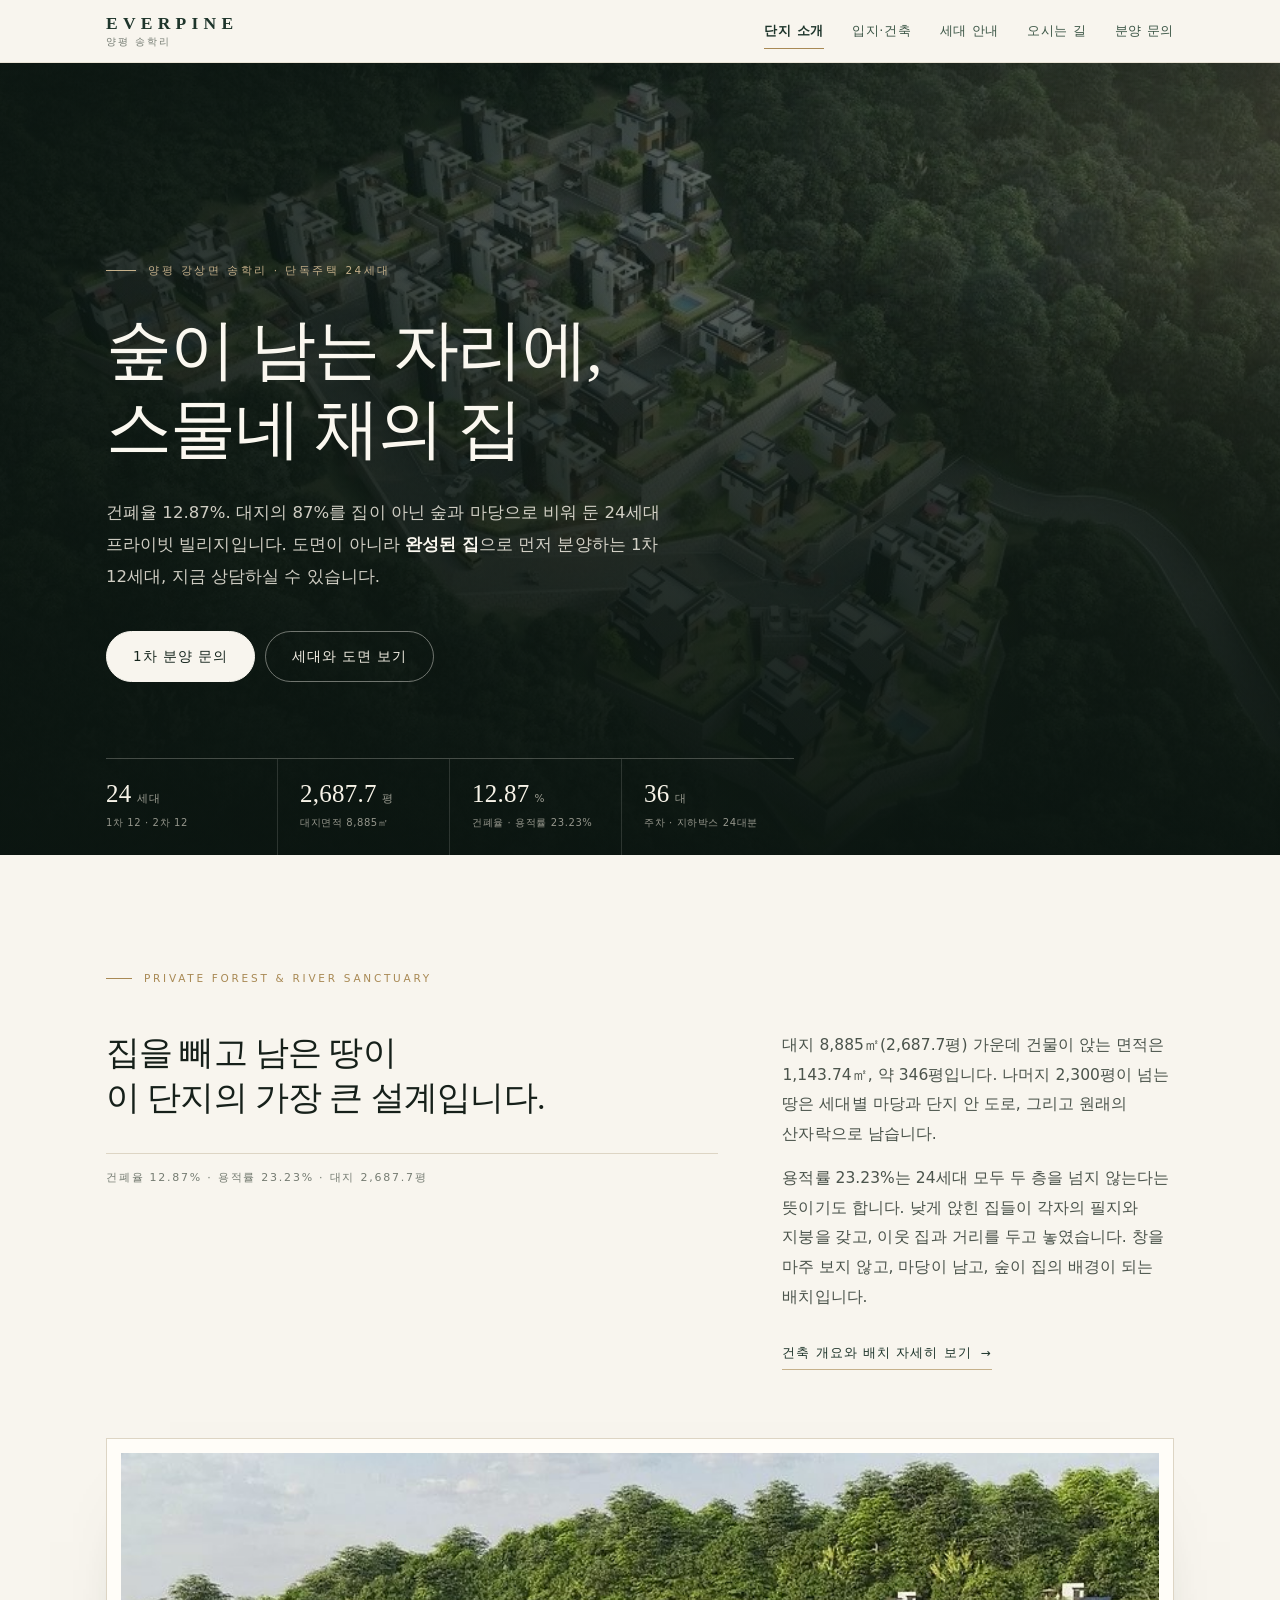
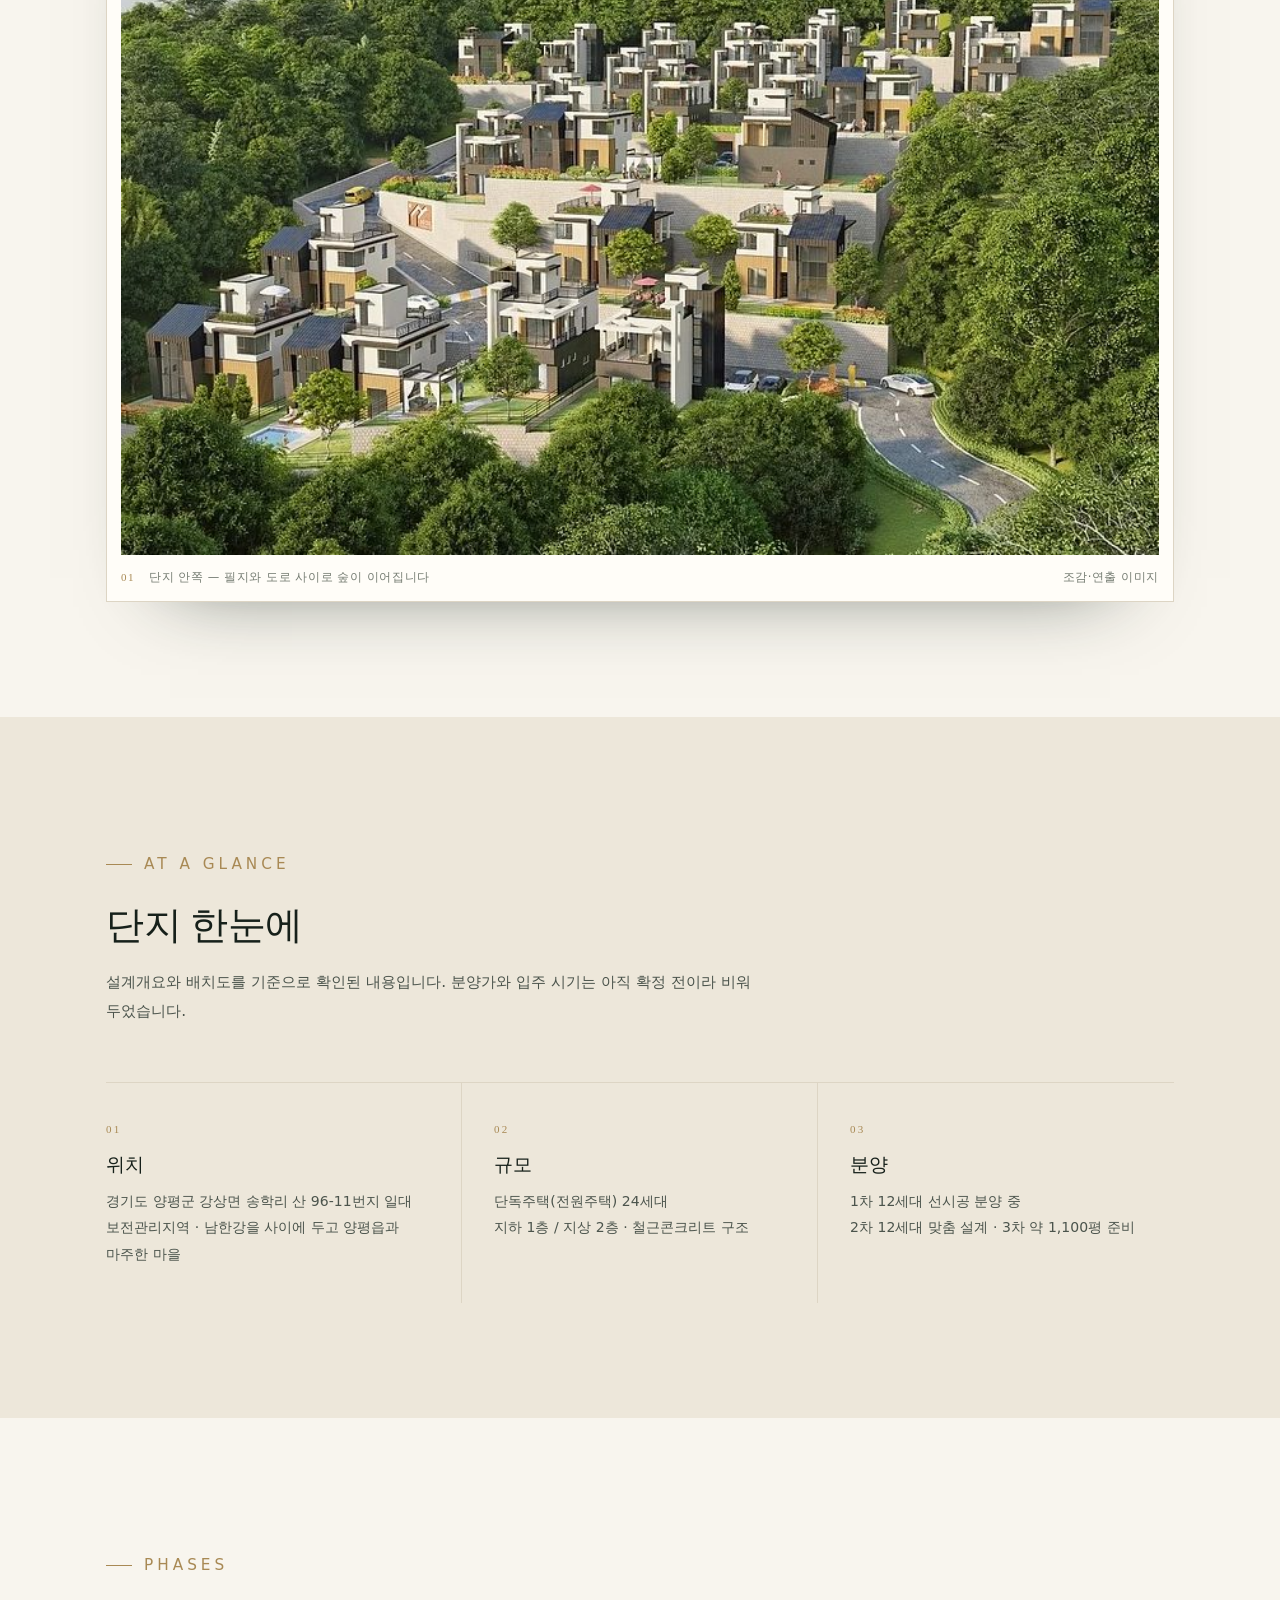
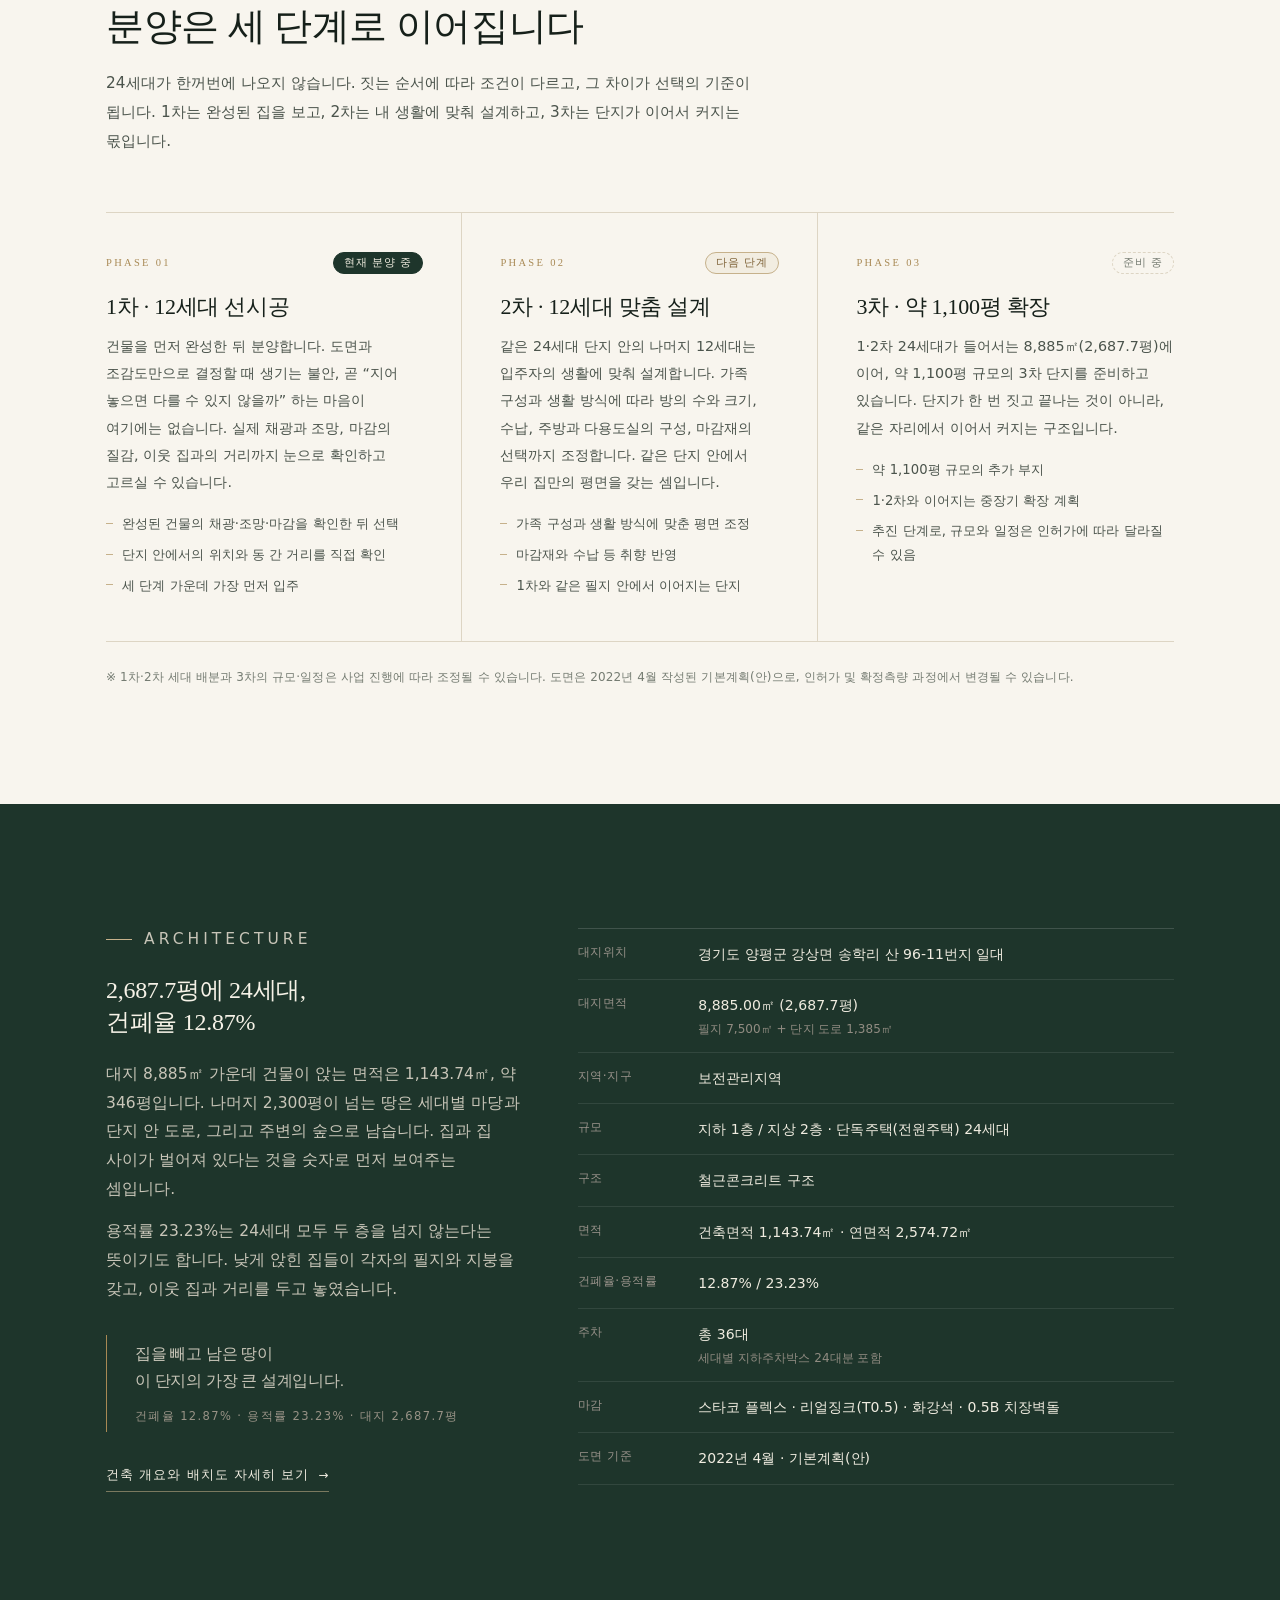
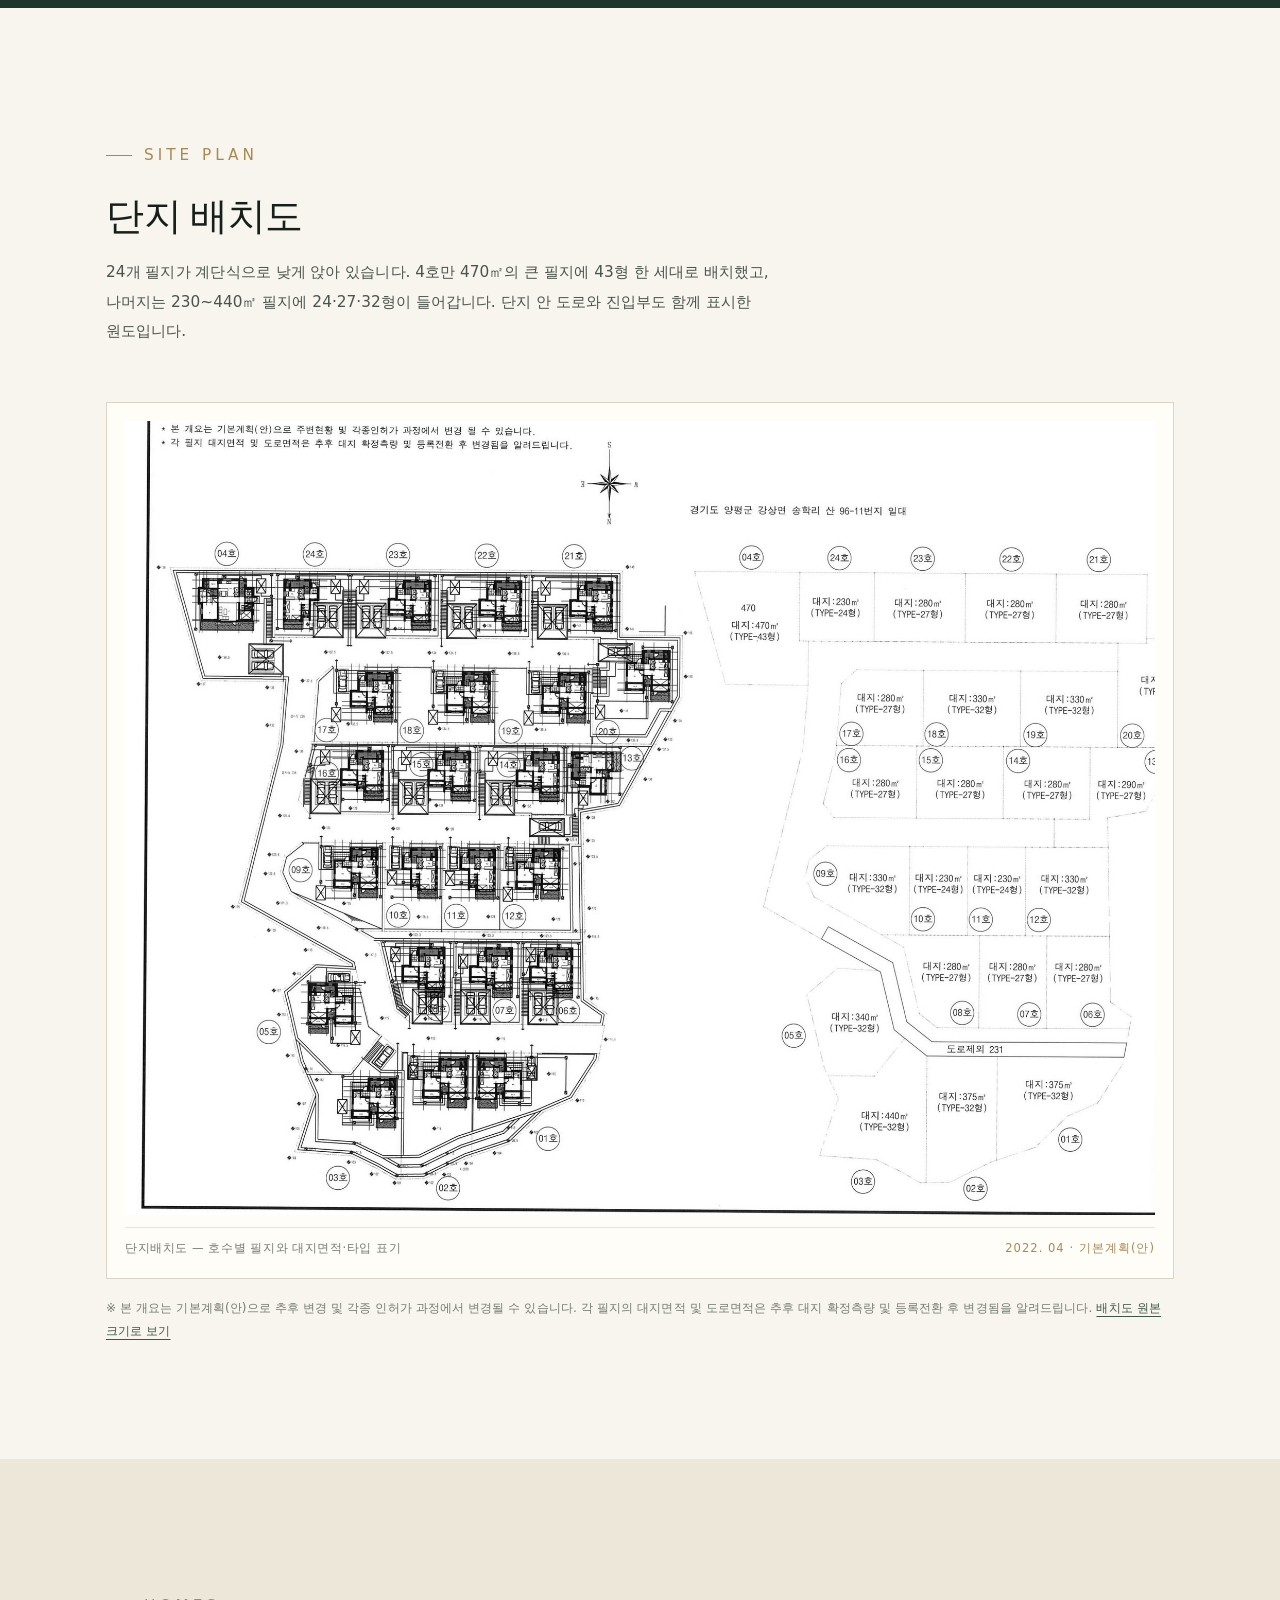
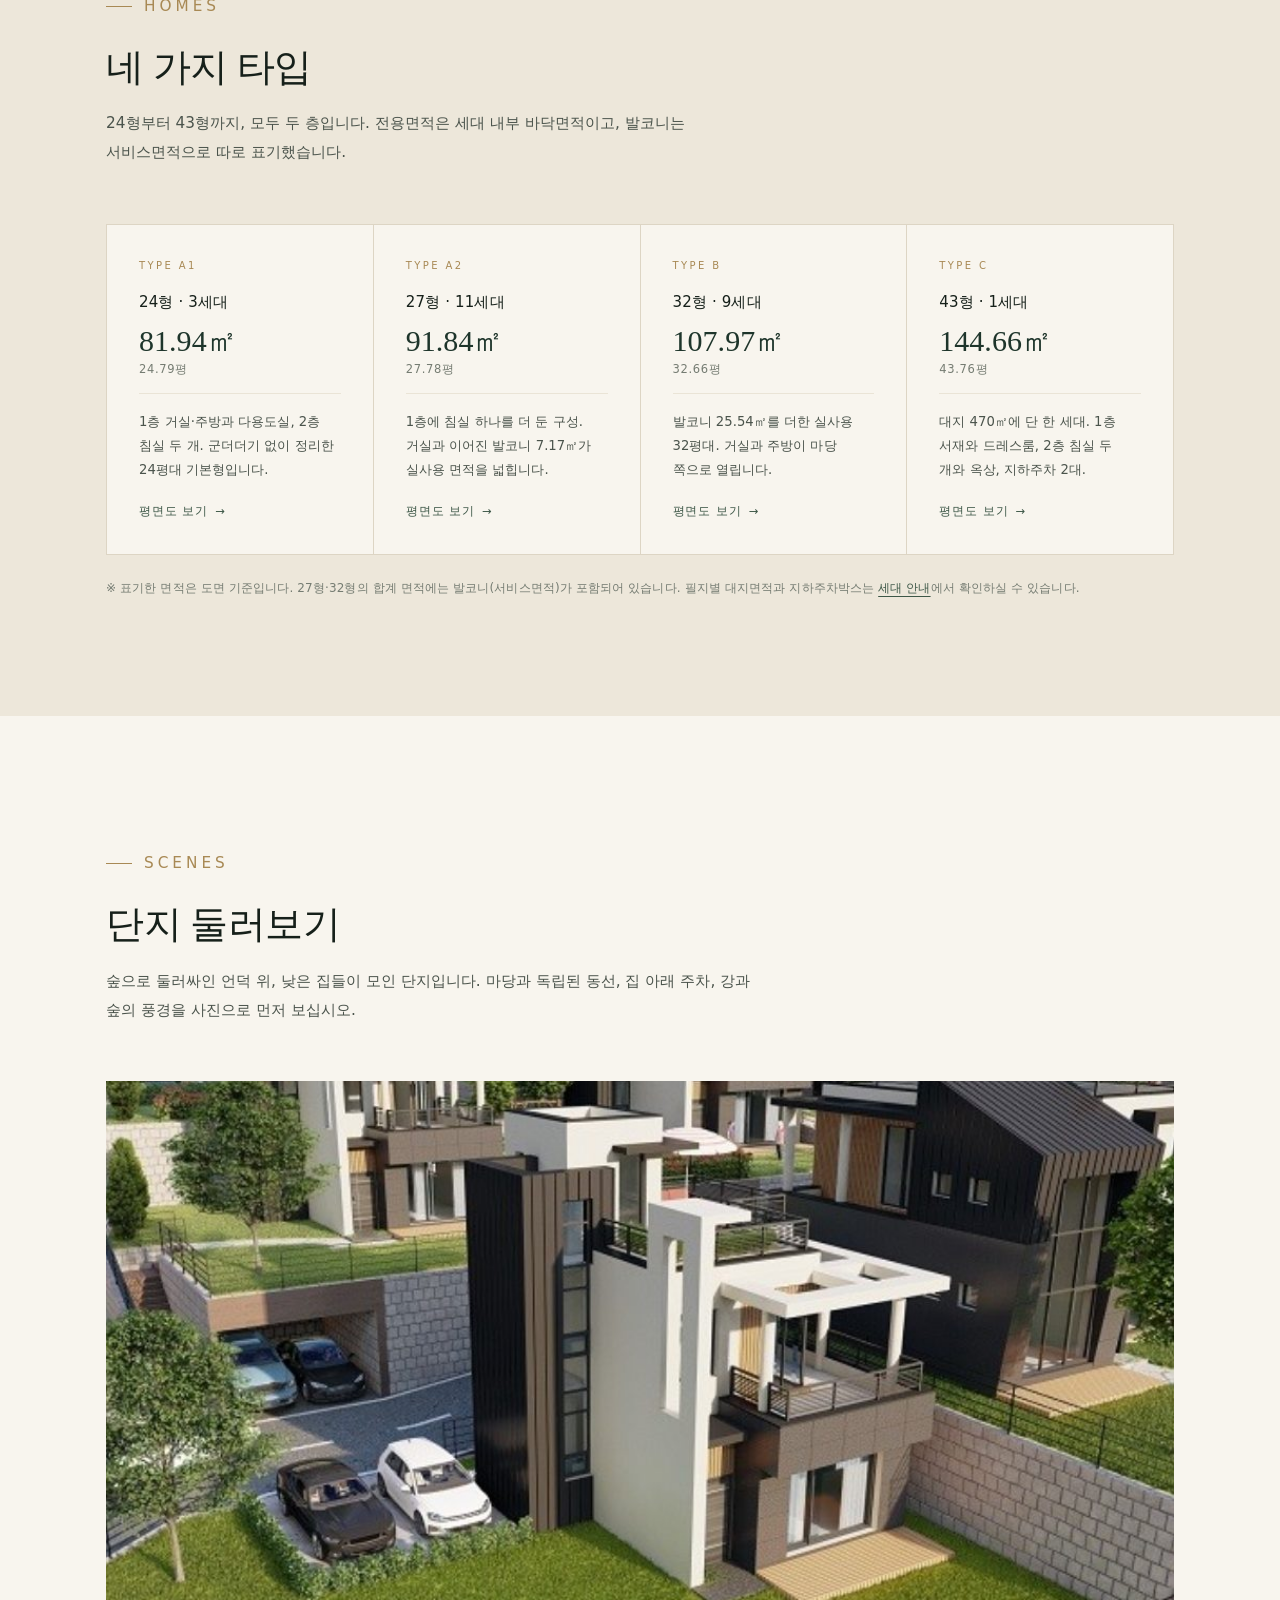
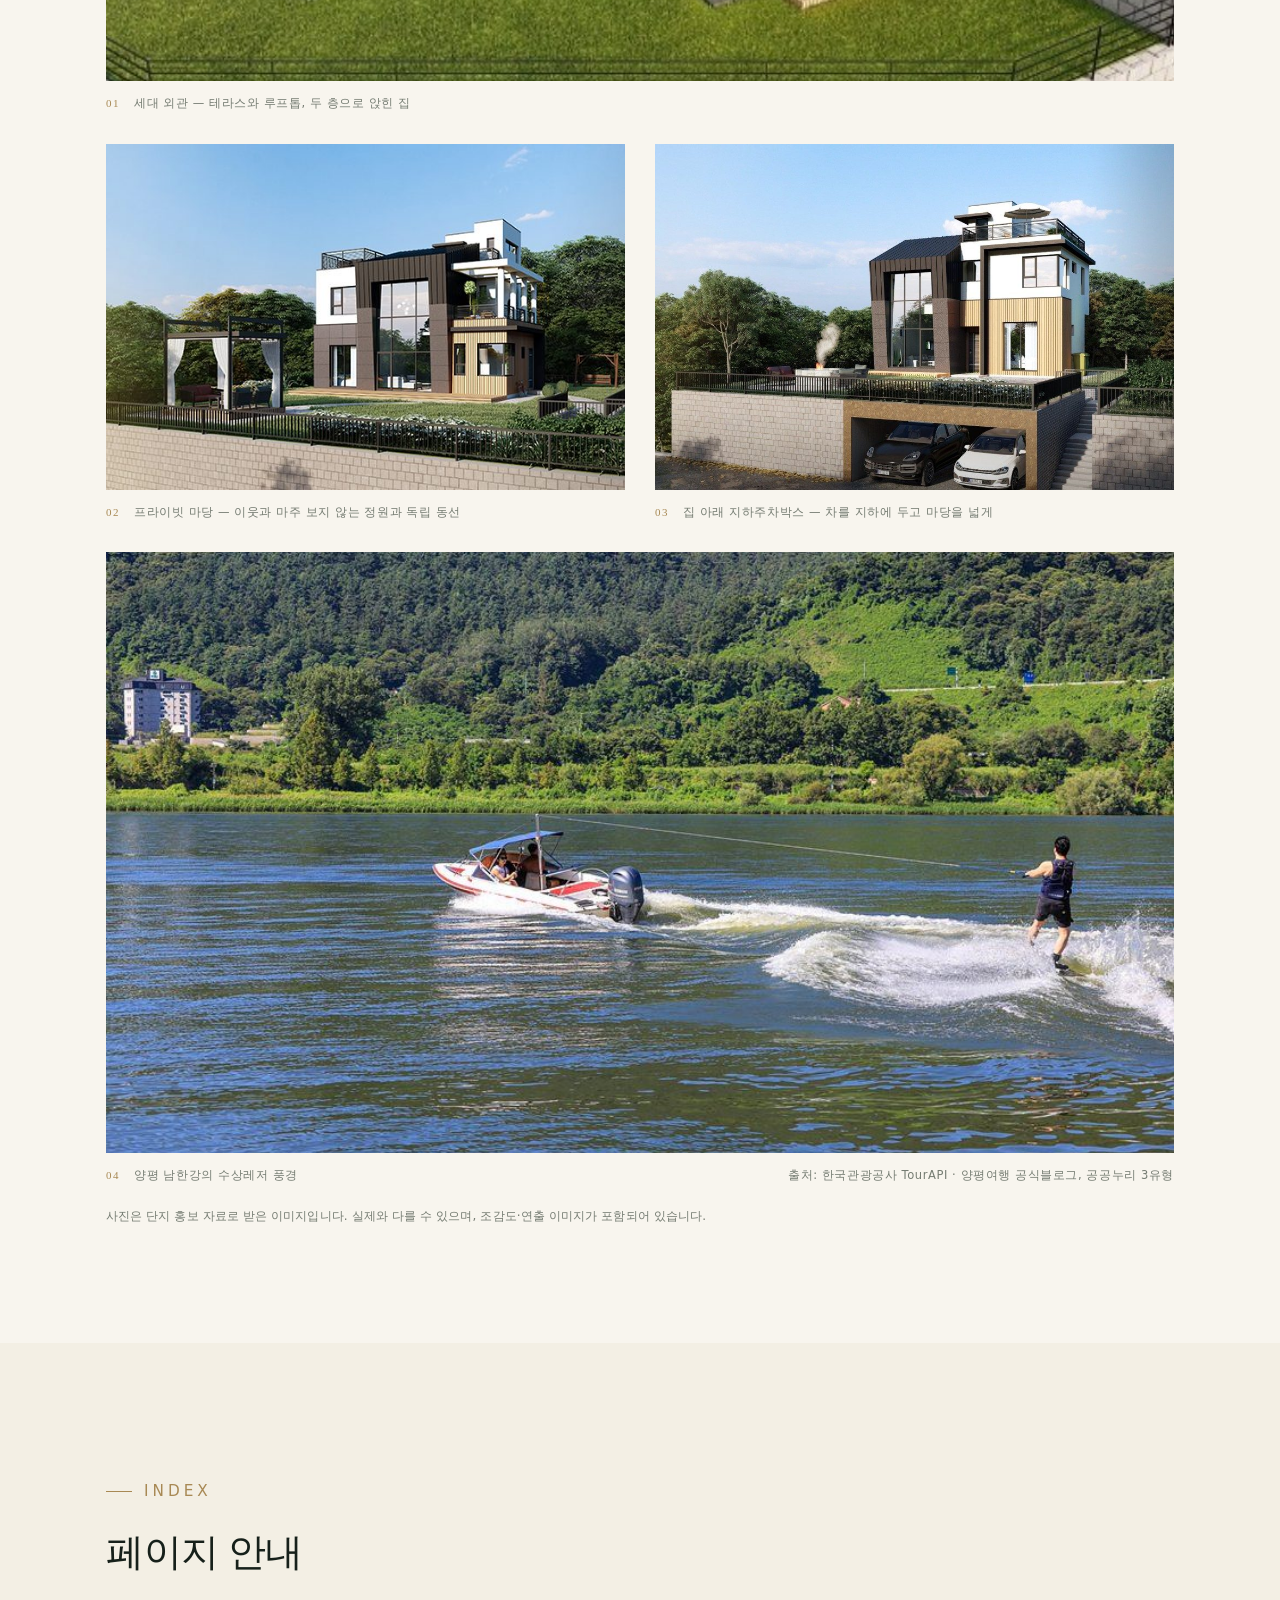
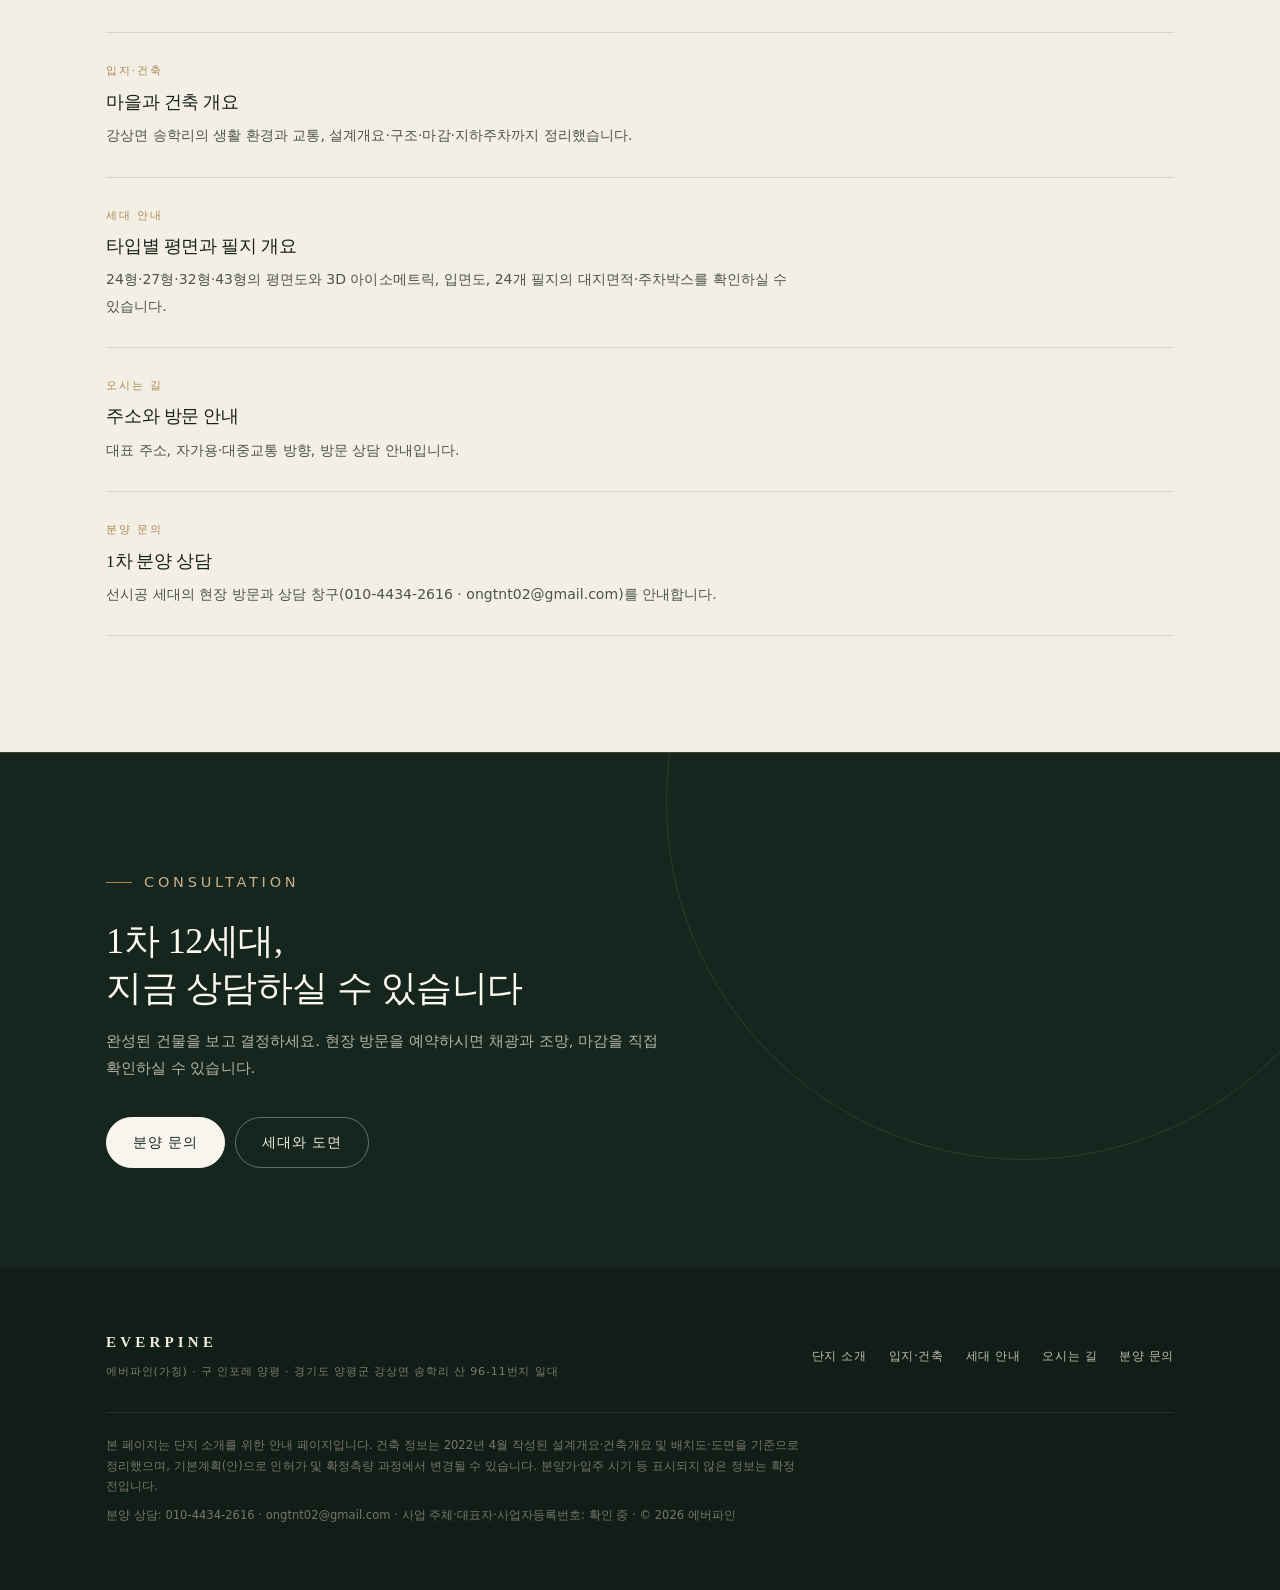
==== commit 13dafa3e: "everpine: 공개 전환(noindex 해제·미리보기 띠 제거), sitemap.xml 추가 및 robots.txt 허용" ====
--- a/everpine/index.html
+++ b/everpine/index.html
@@ -5,19 +5,14 @@
 <meta name="viewport" content="width=device-width, initial-scale=1">
 <title>에버파인 — 양평 송학리 24세대 프라이빗 전원주택 · 1차 12세대 선시공 분양</title>
 <meta name="description" content="경기도 양평군 강상면 송학리 8,885㎡(2,687.7평)에 들어서는 24세대 프라이빗 전원주택 에버파인. 건폐율 12.87%로 대지의 87%를 자연으로 남겼습니다. 1차 12세대는 선시공 분양, 2차 12세대는 맞춤 설계, 3차 약 1,100평 확장을 준비합니다.">
-<meta name="robots" content="noindex, nofollow">
+<meta name="robots" content="index, follow">
+<link rel="canonical" href="https://ongtnt02.github.io/everpine/">
+<meta property="og:type" content="website">
+<meta property="og:url" content="https://ongtnt02.github.io/everpine/">
 <link rel="stylesheet" href="styles.css?v=20261122p">
 </head>
 <body>
 <a class="skip-link" href="#main">본문으로 바로 가기</a>
-
-<!-- ============================================================
-     [임시 배너 — 미리보기 배포 중에만 표시. 공개 전 이 주석 블록과 .notice-bar 요소를 함께 삭제]
-     ============================================================ -->
-<div class="notice-bar" role="note">
-  <strong>미리보기용 페이지입니다</strong> · 분양 정보 확인 중
-</div>
-<!-- [임시 배너 끝] ============================================= -->
 
 <header class="site-header">
   <div class="wrap header-inner">
@@ -460,7 +455,7 @@
       </nav>
     </div>
     <div class="footer-note">
-      <p>본 페이지는 단지 소개를 위한 미리보기입니다. 건축 정보는 2022년 4월 작성된 설계개요·건축개요 및 배치도·도면을 기준으로 정리했으며, 기본계획(안)으로 인허가 및 확정측량 과정에서 변경될 수 있습니다. 분양가·입주 시기 등 표시되지 않은 정보는 확정 전입니다.</p>
+      <p>본 페이지는 단지 소개를 위한 안내 페이지입니다. 건축 정보는 2022년 4월 작성된 설계개요·건축개요 및 배치도·도면을 기준으로 정리했으며, 기본계획(안)으로 인허가 및 확정측량 과정에서 변경될 수 있습니다. 분양가·입주 시기 등 표시되지 않은 정보는 확정 전입니다.</p>
       <p>분양 상담: 010-4434-2616 · ongtnt02@gmail.com · 사업 주체·대표자·사업자등록번호: 확인 중 · © 2026 에버파인</p>
     </div>
   </div>
--- a/everpine/styles.css
+++ b/everpine/styles.css
@@ -544,7 +544,7 @@
   display: block;
   margin-top: 6px;
   font-size: 10px;
-  letter-spacing: 0.1em;
+  letter-spacing: 0.06em;
   line-height: 1.6;
   color: rgba(232, 227, 214, 0.62);
 }
@@ -552,7 +552,7 @@
 @media (min-width: 720px) {
   .hero-facts { grid-template-columns: repeat(4, minmax(0, 1fr)); margin-top: clamp(48px, 6vw, 76px); }
   .hero-facts li {
-    padding: 20px clamp(16px, 2.4vw, 30px) 24px;
+    padding: 20px clamp(12px, 1.8vw, 22px) 24px;
     border-bottom: 0;
     border-right: 1px solid rgba(248, 245, 238, 0.14);
   }
